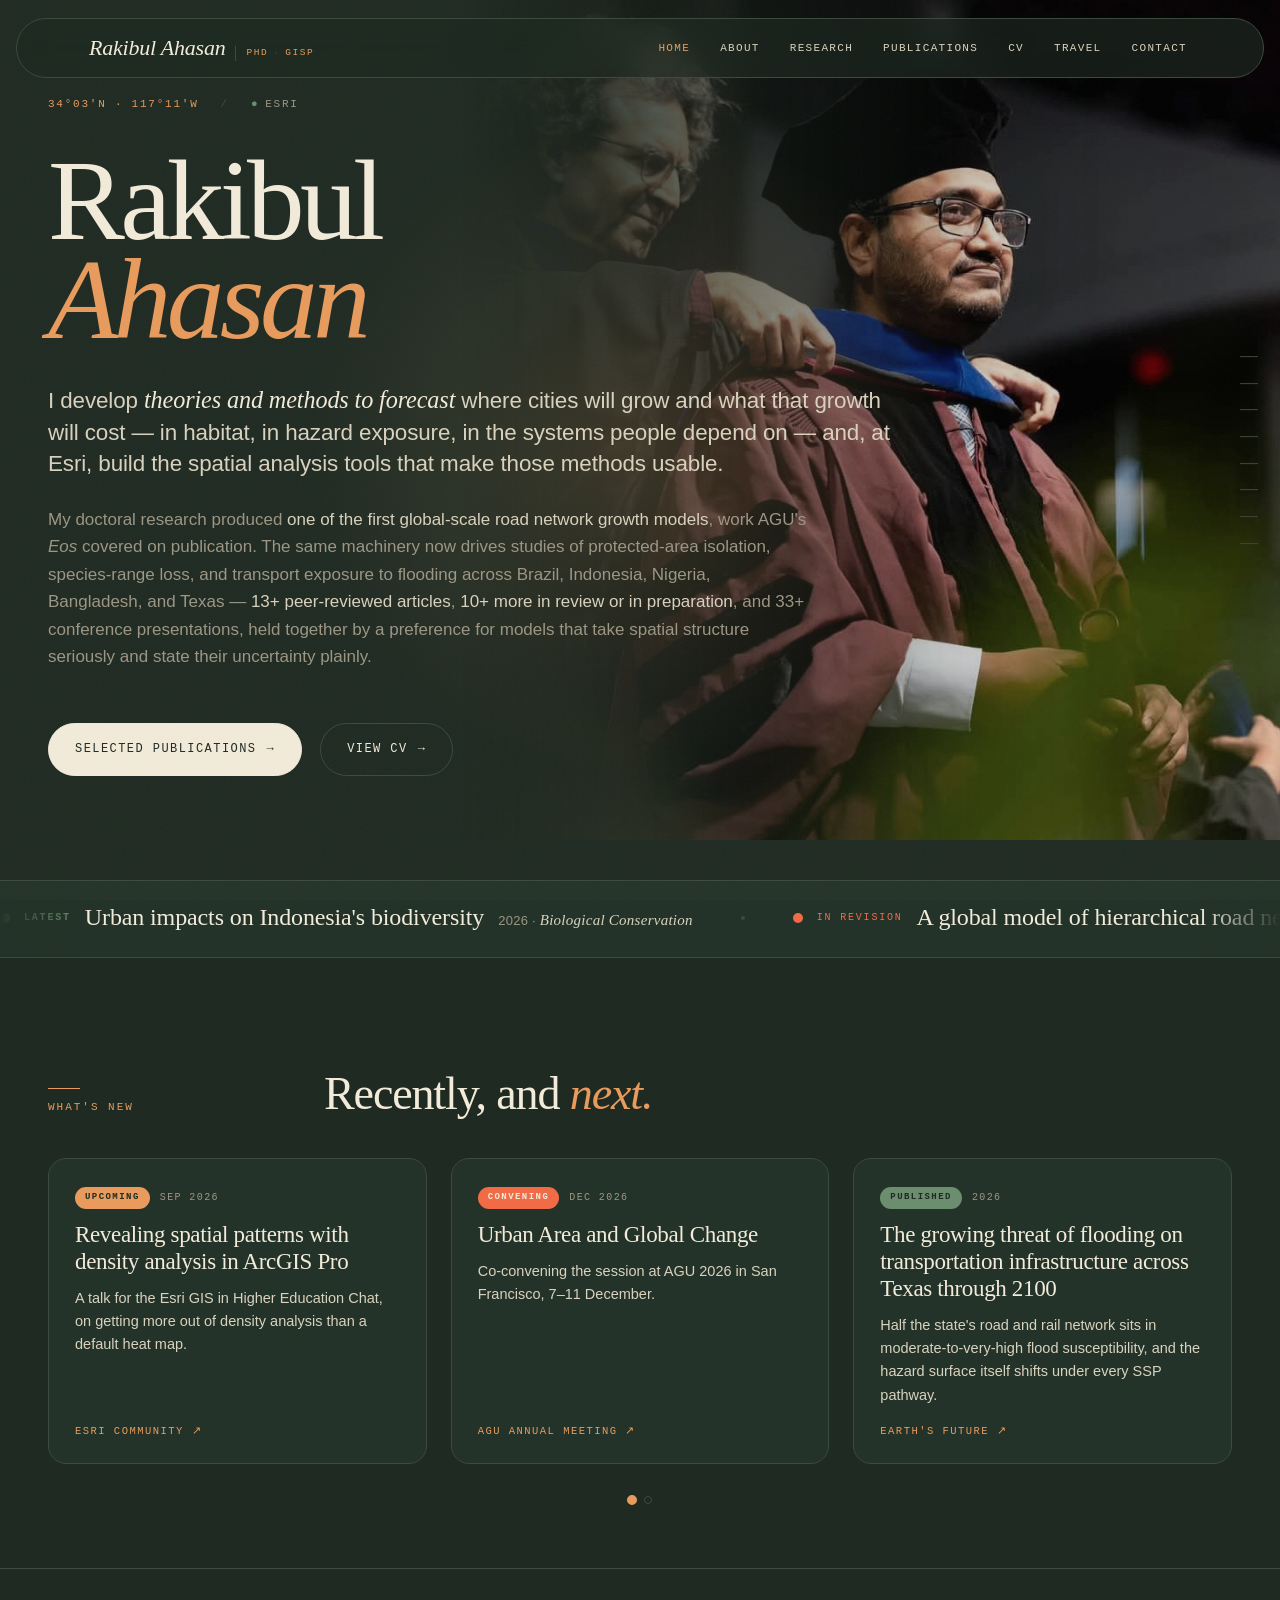
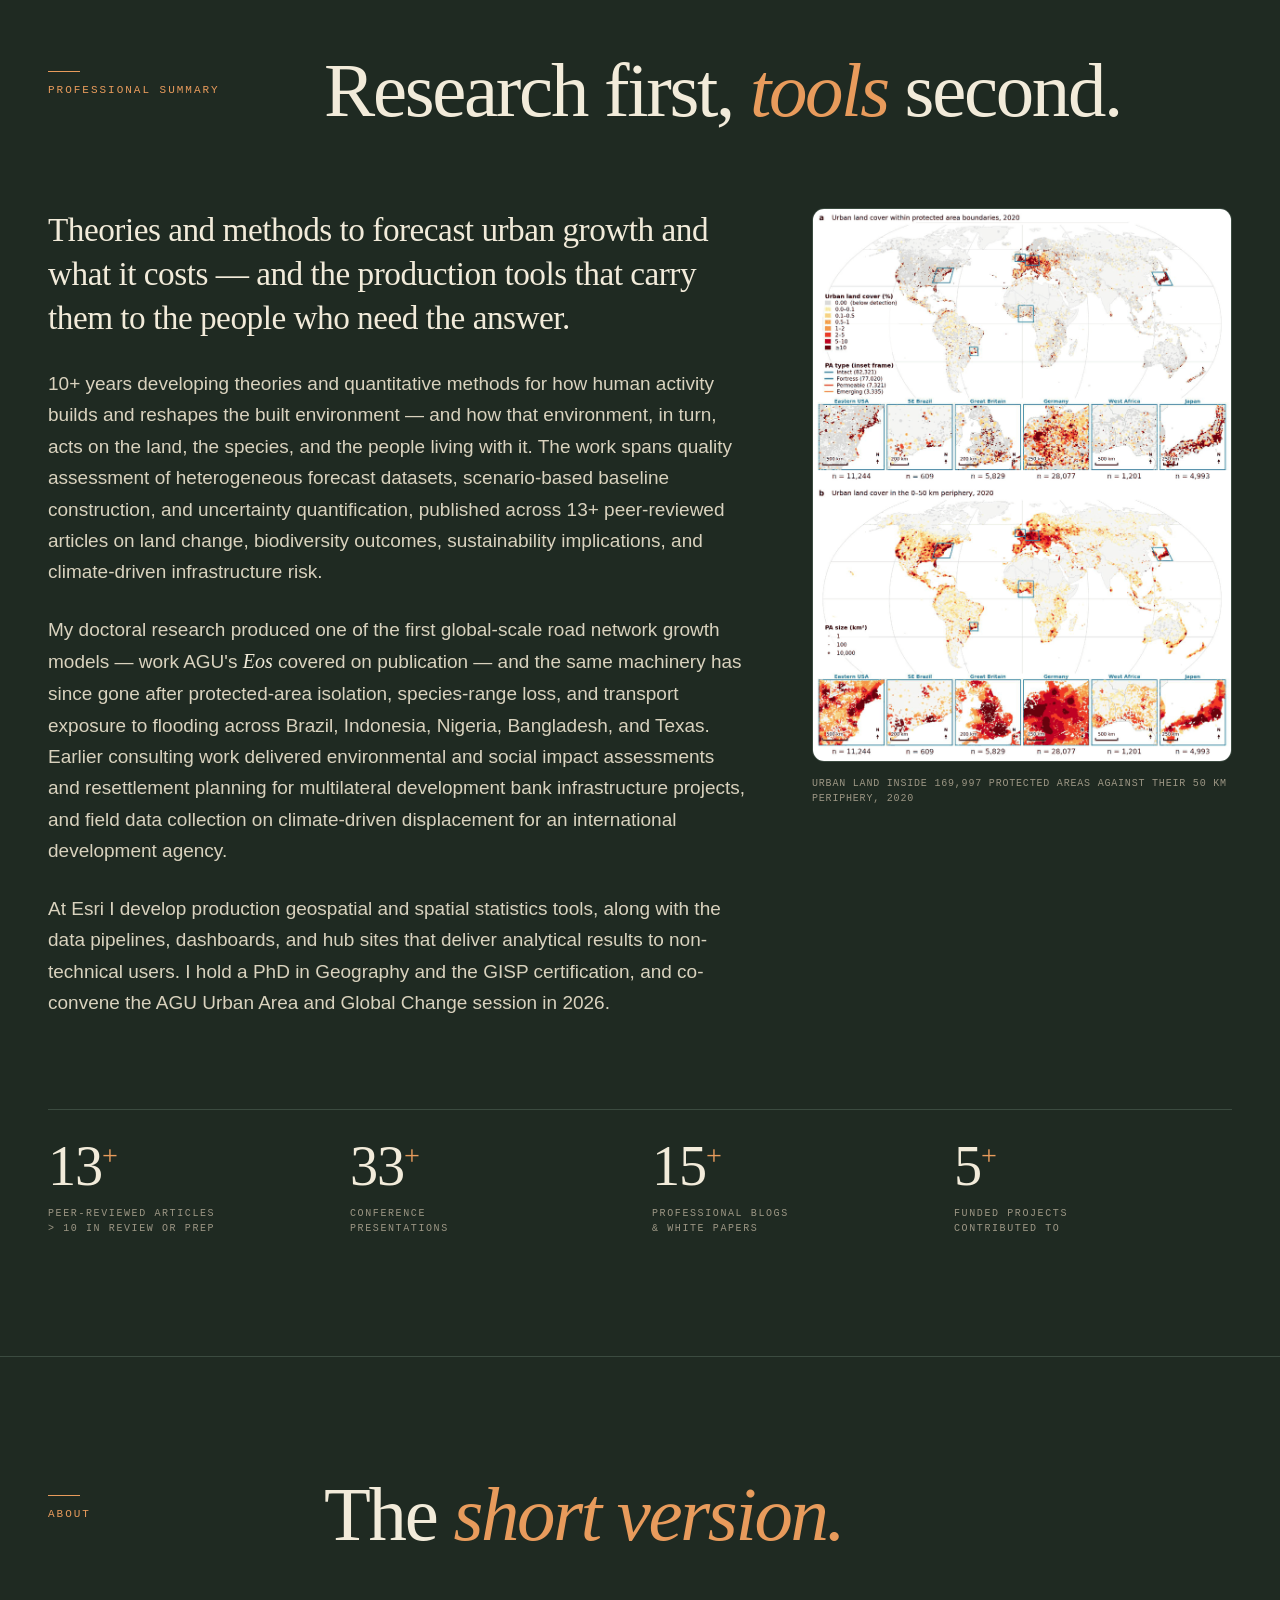
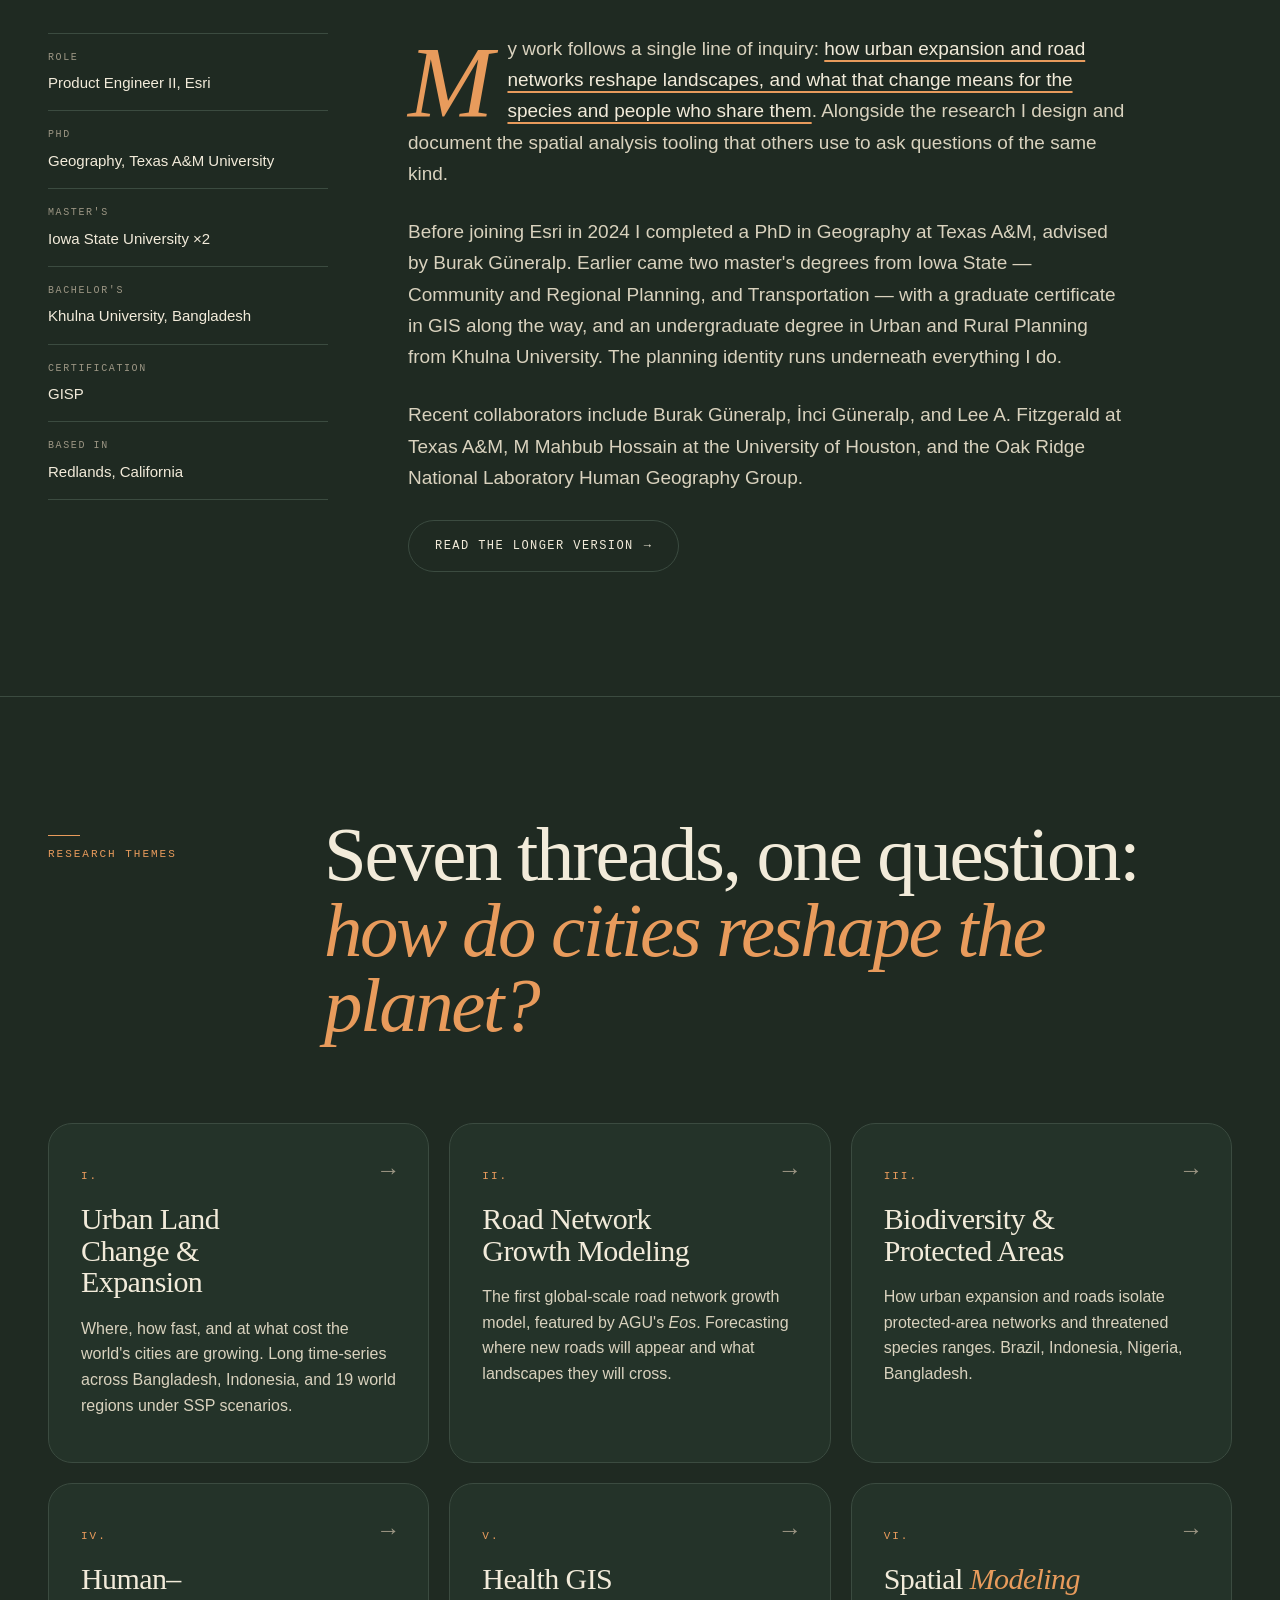
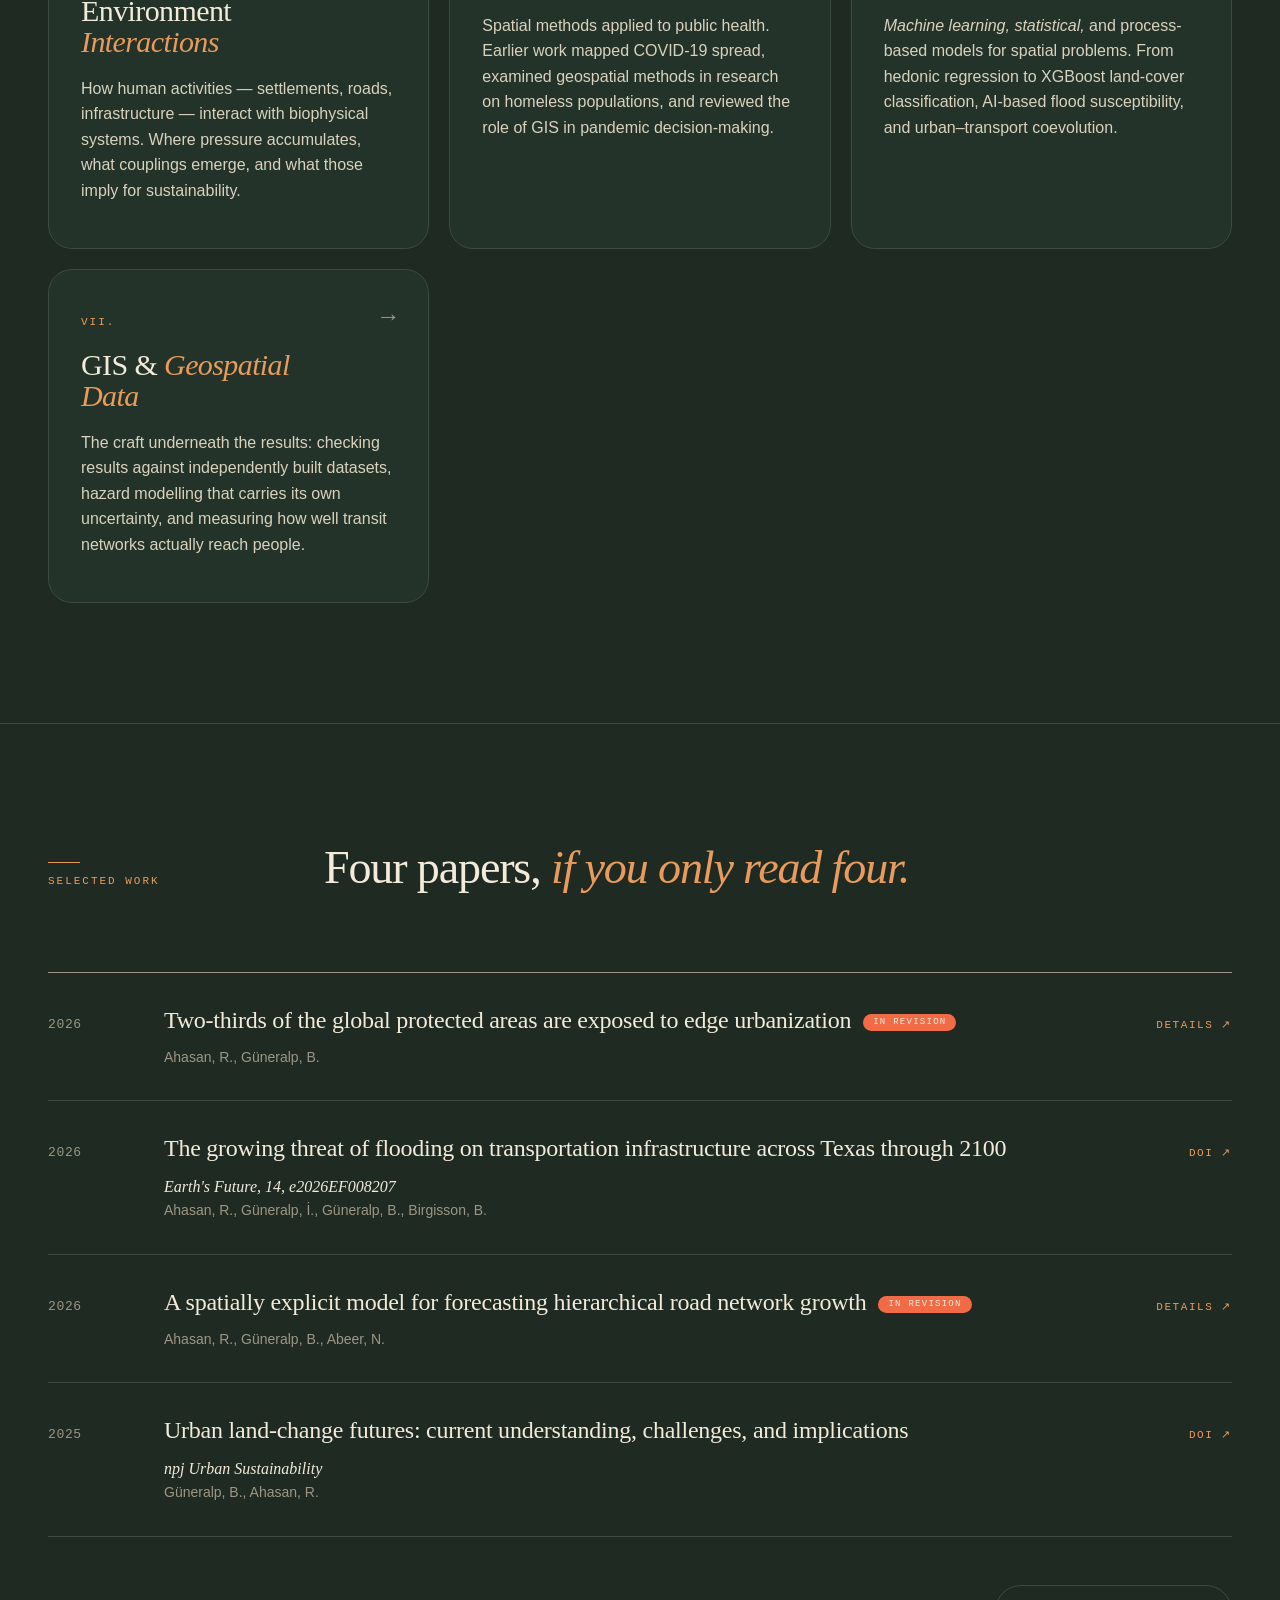
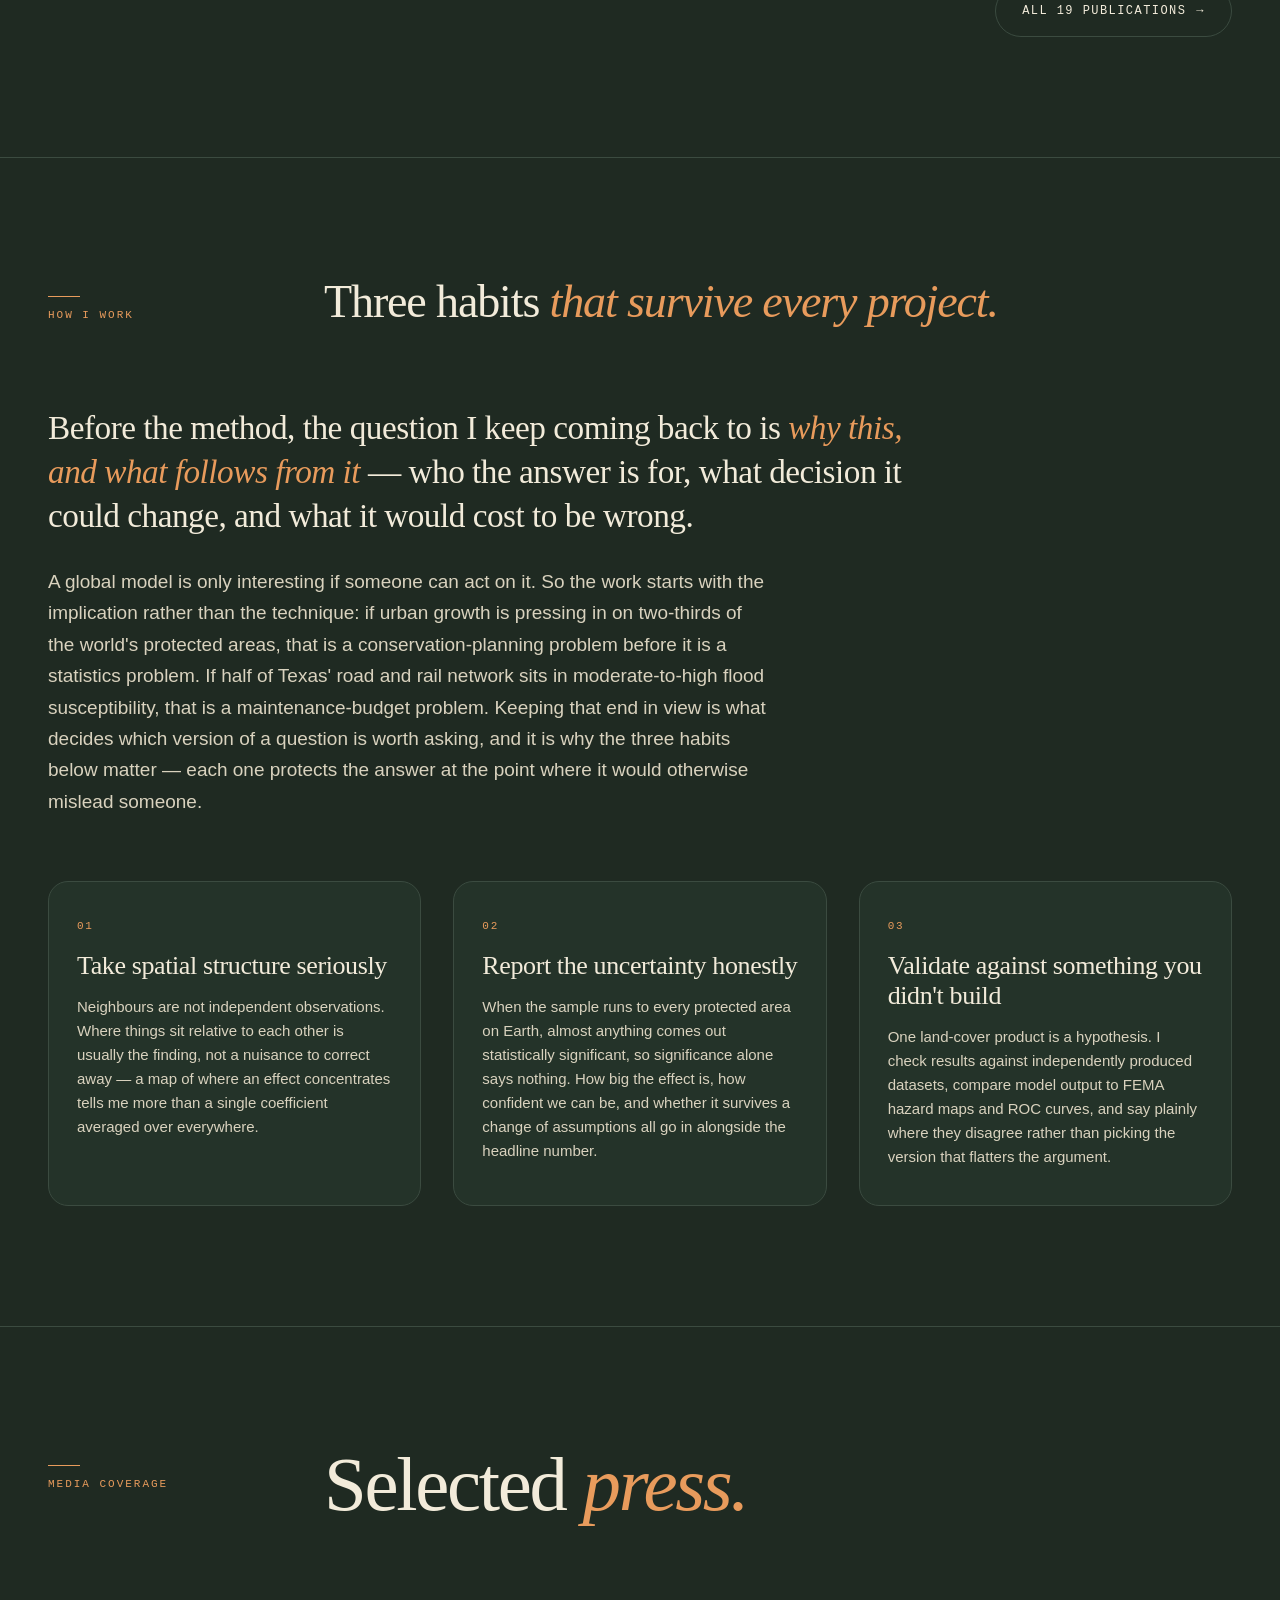
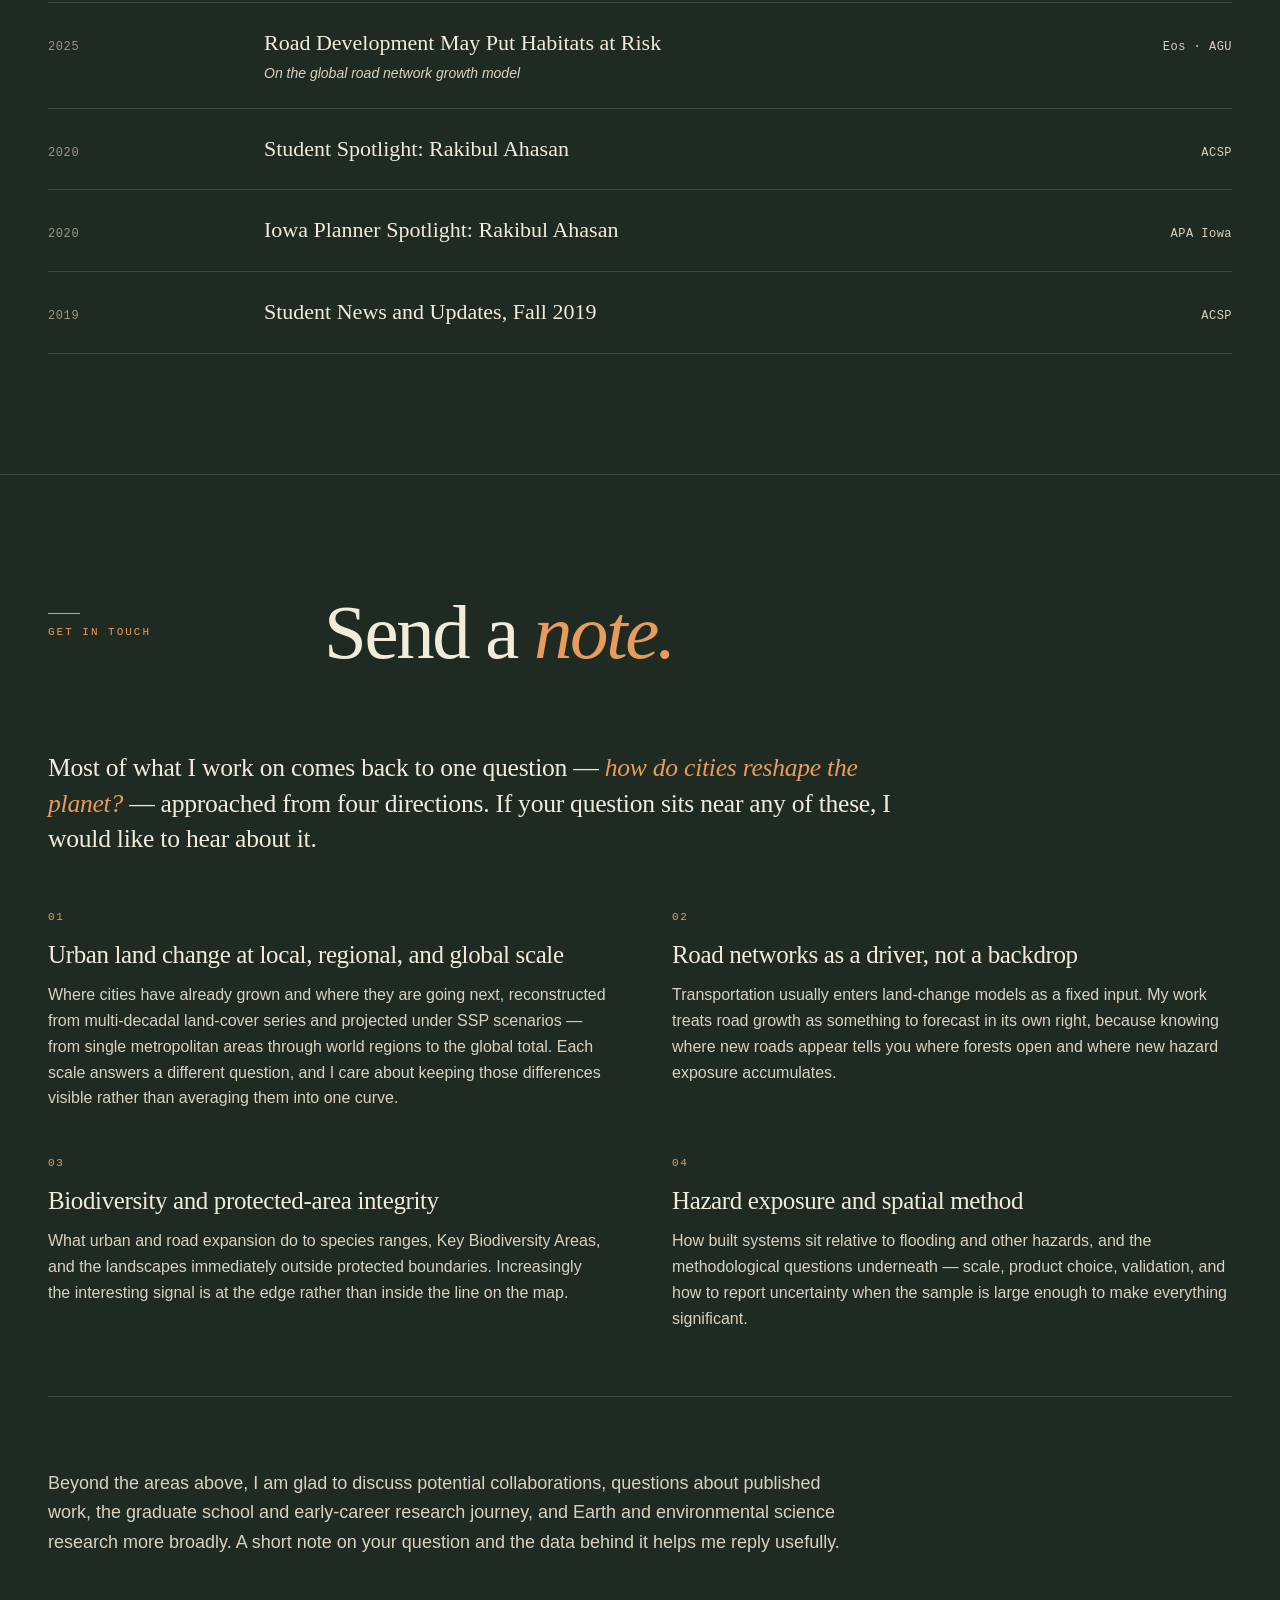
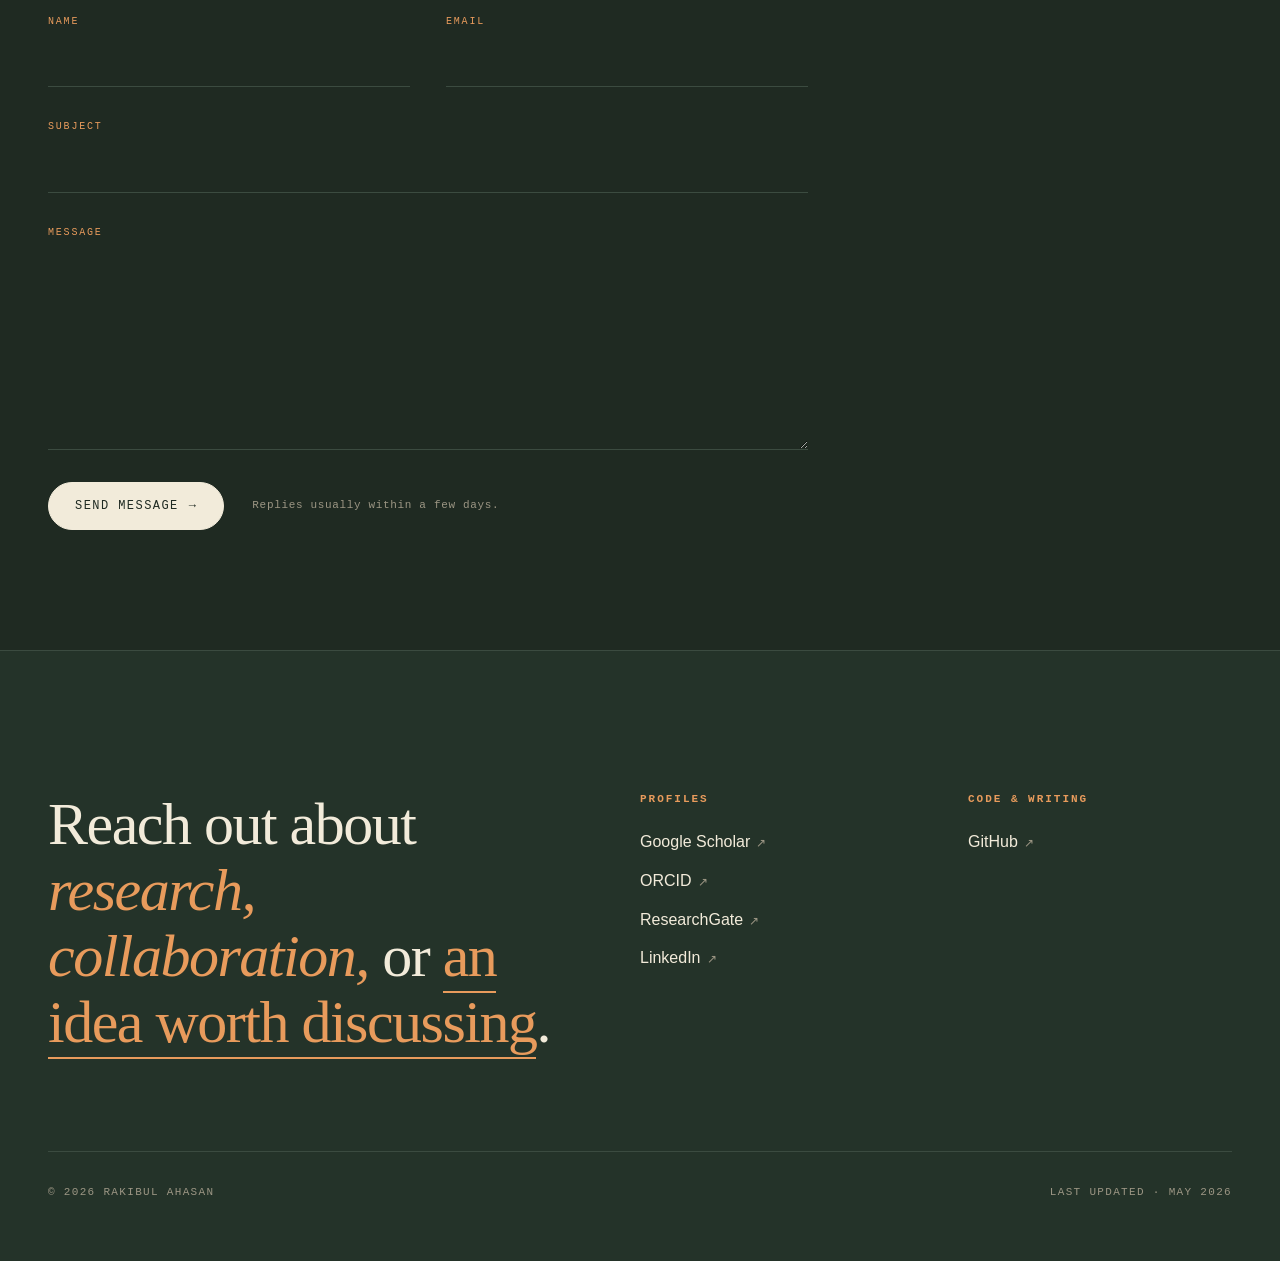
==== index.html @ 315a5a6c "update themes" ====
<!DOCTYPE html>
<html lang="en">
<head>
  <meta charset="UTF-8" />
  <meta name="viewport" content="width=device-width, initial-scale=1" />
  <title>Rakibul Ahasan, PhD — Geographer & Spatial Scientist</title>
  <meta name="description" content="Geographer working on urban land change, road network modeling, biodiversity, human–environment interactions, health GIS, and spatial modeling." />
  <link rel="canonical" href="https://www.rakibulahasan.com/" />

  <!-- Open Graph (Facebook, LinkedIn, Slack, WhatsApp) -->
  <meta property="og:type" content="website" />
  <meta property="og:site_name" content="Rakibul Ahasan" />
  <meta property="og:locale" content="en_US" />
  <meta property="og:url" content="https://www.rakibulahasan.com/" />
  <meta property="og:title" content="Rakibul Ahasan, PhD — Geographer & Spatial Scientist" />
  <meta property="og:description" content="Geographer working on urban land change, road network modeling, biodiversity, human–environment interactions, health GIS, and spatial modeling." />
  <meta property="og:image" content="https://www.rakibulahasan.com/assets/share-card.jpg" />
  <meta property="og:image:secure_url" content="https://www.rakibulahasan.com/assets/share-card.jpg" />
  <meta property="og:image:type" content="image/jpeg" />
  <meta property="og:image:width" content="1200" />
  <meta property="og:image:height" content="630" />
  <meta property="og:image:alt" content="Rakibul Ahasan — geographer, spatial analysis and data science" />

  <!-- X / Twitter -->
  <meta name="twitter:card" content="summary_large_image" />
  <meta name="twitter:title" content="Rakibul Ahasan, PhD — Geographer & Spatial Scientist" />
  <meta name="twitter:description" content="Geographer working on urban land change, road network modeling, biodiversity, human–environment interactions, health GIS, and spatial modeling." />
  <meta name="twitter:image" content="https://www.rakibulahasan.com/assets/share-card.jpg" />
  <meta name="twitter:image:alt" content="Rakibul Ahasan — geographer, spatial analysis and data science" />

  <link rel="icon" type="image/svg+xml" href="favicon.svg" />
  <link rel="alternate icon" href="favicon.svg" />
  <link rel="preconnect" href="https://fonts.googleapis.com" />
  <link rel="preconnect" href="https://fonts.gstatic.com" crossorigin />
  <link href="https://fonts.googleapis.com/css2?family=Bricolage+Grotesque:opsz,wght@12..96,200..800&family=Instrument+Serif:ital@0;1&family=JetBrains+Mono:wght@400;500&display=swap" rel="stylesheet" />
  <meta http-equiv="Content-Security-Policy" content="default-src 'self'; script-src 'self' https://cloud.umami.is; style-src 'self' https://fonts.googleapis.com; font-src 'self' https://fonts.gstatic.com; img-src 'self' data:; connect-src 'self' https://formspree.io https://cloud.umami.is https://api-gateway.umami.dev; form-action https://formspree.io; base-uri 'self'; object-src 'none'; frame-src 'none'" />
  <meta name="referrer" content="strict-origin-when-cross-origin" />
  <link rel="stylesheet" href="styles.css?v=20260824s" />
  <!-- Umami: cookieless analytics, no consent banner required -->
  <script defer src="https://cloud.umami.is/script.js" data-website-id="e248c6ed-f16d-45dd-a9fe-fede9e4f2961"></script>
</head>
<body>


<div class="orb" aria-hidden="true"></div>

<script src="orb.js?v=20260824s"></script>

<header class="site">
  <div class="container header-row">
    <a href="index.html" class="brand">Rakibul Ahasan<span class="cred">PhD<span class="sep">·</span>GISP</span></a>
    <button class="nav-toggle" type="button" aria-label="Open menu" aria-expanded="false" aria-controls="primary-nav"><span></span><span></span><span></span></button>
    <nav class="primary" id="primary-nav" aria-label="Primary">
      <a href="index.html" class="active">Home</a>
      <a href="about.html">About</a>
      <a href="research.html">Research</a>
      <a href="publications.html">Publications</a>
      <a href="cv.html">CV</a>
      <a href="travel.html">Travel</a>
      <a href="contact.html">Contact</a>
    </nav>
  </div>
</header>


<nav class="section-nav" aria-label="Page sections">
    <a href="#whats-new" data-target="whats-new"><span class="label">What&#39;s new</span><span class="tick" aria-hidden="true"></span></a>
    <a href="#summary" data-target="summary"><span class="label">Summary</span><span class="tick" aria-hidden="true"></span></a>
    <a href="#about" data-target="about"><span class="label">About</span><span class="tick" aria-hidden="true"></span></a>
    <a href="#research" data-target="research"><span class="label">Research</span><span class="tick" aria-hidden="true"></span></a>
    <a href="#selected" data-target="selected"><span class="label">Selected work</span><span class="tick" aria-hidden="true"></span></a>
    <a href="#approach" data-target="approach"><span class="label">How I work</span><span class="tick" aria-hidden="true"></span></a>
    <a href="#press" data-target="press"><span class="label">Press</span><span class="tick" aria-hidden="true"></span></a>
    <a href="#reach-out" data-target="reach-out"><span class="label">Contact</span><span class="tick" aria-hidden="true"></span></a>
</nav>

<section class="hero">
  <div class="hero-photo" aria-hidden="true"></div>
  <div class="container">
    <div class="hero-meta rise d1">
      <span class="coord">34°03′N · 117°11′W</span>
      <span class="sep">/</span>
      <span class="live">Esri</span>
    </div>

    <h1 class="hero-name rise d2">
      Rakibul<br />
      <em>Ahasan</em>
    </h1>

    <p class="hero-sub rise d3">
      I develop <em>theories and methods to forecast</em> where cities will grow and what that
      growth will cost &mdash; in habitat, in hazard exposure, in the systems people depend on
      &mdash; and, at Esri, build the spatial analysis tools that make those methods usable.
    </p>

    <p class="hero-detail rise d3">
      My doctoral research produced <strong>one of the first global-scale road network growth models</strong>,
      work AGU&#39;s <em>Eos</em> covered on publication. The same machinery now drives studies of
      protected-area isolation, species-range loss, and transport exposure to flooding across
      Brazil, Indonesia, Nigeria, Bangladesh, and Texas &mdash; <strong>13+ peer-reviewed articles</strong>,
      <strong>10+ more in review or in preparation</strong>, and 33+ conference presentations,
      held together by a preference for models that take spatial structure seriously and state their
      uncertainty plainly.
    </p>

    <div class="hero-cta rise d4">
      <a href="publications.html" class="btn">
        Selected Publications
        <span class="arrow">→</span>
      </a>
      <a href="cv.html" class="btn ghost">
        View CV
        <span class="arrow">→</span>
      </a>
    </div>
  </div>
</section>

<!-- Latest publications strip -->
<div class="marquee" aria-label="Latest publications">
  <div class="marquee-track">

    <a href="https://doi.org/10.1016/j.biocon.2026.111731" target="_blank" rel="noopener noreferrer" class="latest biodiv">
      <span class="dot"></span>
      <span class="latest-tag is-live">Latest</span>
      <span class="latest-title">Urban impacts on Indonesia's biodiversity</span>
      <span class="latest-meta">2026 · <em>Biological Conservation</em></span>
    </a>
    <span class="pip"></span>

    <a href="publications.html" class="latest roads">
      <span class="dot"></span>
      <span class="latest-tag">In Revision</span>
      <span class="latest-title">A global model of hierarchical road network growth</span>
      <span class="latest-meta">2026</span>
    </a>
    <span class="pip"></span>

    <a href="https://doi.org/10.1029/2026EF008207" target="_blank" rel="noopener noreferrer" class="latest environment">
      <span class="dot"></span>
      <span class="latest-tag is-live">Latest</span>
      <span class="latest-title">Texas transport infrastructure under flood risk</span>
      <span class="latest-meta">2026 · <em>Earth's Future</em></span>
    </a>
    <span class="pip"></span>

    <!-- duplicate set for seamless loop -->
    <a href="https://doi.org/10.1016/j.biocon.2026.111731" target="_blank" rel="noopener noreferrer" class="latest biodiv">
      <span class="dot"></span>
      <span class="latest-tag is-live">Latest</span>
      <span class="latest-title">Urban impacts on Indonesia's biodiversity</span>
      <span class="latest-meta">2026 · <em>Biological Conservation</em></span>
    </a>
    <span class="pip"></span>

    <a href="publications.html" class="latest roads">
      <span class="dot"></span>
      <span class="latest-tag">In Revision</span>
      <span class="latest-title">A global model of hierarchical road network growth</span>
      <span class="latest-meta">2026</span>
    </a>
    <span class="pip"></span>

    <a href="https://doi.org/10.1029/2026EF008207" target="_blank" rel="noopener noreferrer" class="latest environment">
      <span class="dot"></span>
      <span class="latest-tag is-live">Latest</span>
      <span class="latest-title">Texas transport infrastructure under flood risk</span>
      <span class="latest-meta">2026 · <em>Earth's Future</em></span>
    </a>
    <span class="pip"></span>

  </div>
</div>


<!-- What's new -->
<section class="s is-tight" id="whats-new">
  <div class="container">
    <div class="section-head">
      <div class="section-label">What&#39;s new</div>
      <h2 class="section-title is-long">Recently, and <em>next.</em></h2>
    </div>

    <div class="news-grid" data-news>

      <a class="news-card" href="https://community.esri.com/en/discussion/1717070/september-2026-revealing-spatial-patterns-with-density-analysis-in-arcgis-pro" target="_blank" rel="noopener noreferrer">
        <span class="news-meta"><span class="news-tag is-upcoming">Upcoming</span><span class="news-date">Sep 2026</span></span>
        <h3>Revealing spatial patterns with density analysis in ArcGIS Pro</h3>
        <p>A talk for the Esri GIS in Higher Education Chat, on getting more out of density analysis than a default heat map.</p>
        <span class="news-cta">Esri Community <span class="arrow">&#8599;</span></span>
      </a>

      <a class="news-card" href="https://www.agu.org/annual-meeting" target="_blank" rel="noopener noreferrer">
        <span class="news-meta"><span class="news-tag is-convening">Convening</span><span class="news-date">Dec 2026</span></span>
        <h3>Urban Area and Global Change</h3>
        <p>Co-convening the session at AGU 2026 in San Francisco, 7&ndash;11 December.</p>
        <span class="news-cta">AGU Annual Meeting <span class="arrow">&#8599;</span></span>
      </a>

      <a class="news-card" href="https://doi.org/10.1029/2026EF008207" target="_blank" rel="noopener noreferrer">
        <span class="news-meta"><span class="news-tag is-published">Published</span><span class="news-date">2026</span></span>
        <h3>The growing threat of flooding on transportation infrastructure across Texas through 2100</h3>
        <p>Half the state&#39;s road and rail network sits in moderate-to-very-high flood susceptibility, and the hazard surface itself shifts under every SSP pathway.</p>
        <span class="news-cta">Earth&#39;s Future <span class="arrow">&#8599;</span></span>
      </a>

      <a class="news-card" href="https://doi.org/10.21203/rs.3.rs-9323492/v1" target="_blank" rel="noopener noreferrer">
        <span class="news-meta"><span class="news-tag is-preprint">Preprint</span><span class="news-date">2026</span></span>
        <h3>Two-thirds of the global protected areas are exposed to edge urbanization</h3>
        <p>Urban land inside and around 169,997 protected areas, 1992 to 2020. The signal turns out to be at the edge rather than inside the boundary.</p>
        <span class="news-cta">Read the preprint <span class="arrow">&#8599;</span></span>
      </a>

      <a class="news-card" href="https://doi.org/10.1016/j.biocon.2026.111731" target="_blank" rel="noopener noreferrer">
        <span class="news-meta"><span class="news-tag is-published">Published</span><span class="news-date">2026</span></span>
        <h3>Urban expansion and its impact on species ranges and Key Biodiversity Areas in Indonesia</h3>
        <p>What urban growth has cost habitat across Indonesia&#39;s 410 Key Biodiversity Areas, with Anushna Chaudhuri and Burak G&uuml;neralp.</p>
        <span class="news-cta">Biological Conservation <span class="arrow">&#8599;</span></span>
      </a>

      <a class="news-card" href="https://doi.org/10.1038/s42949-025-00308-7" target="_blank" rel="noopener noreferrer">
        <span class="news-meta"><span class="news-tag is-published">Published</span><span class="news-date">2025</span></span>
        <h3>Urban land-change futures: current understanding, challenges, and implications</h3>
        <p>A review of where urban land-change forecasting actually stands &mdash; 322 case study sites, and what the field still cannot answer.</p>
        <span class="news-cta">npj Urban Sustainability <span class="arrow">&#8599;</span></span>
      </a>

    </div>
  </div>
</section>

<!-- Professional summary -->
<section class="s" id="summary">
  <div class="container">
    <div class="section-head">
      <div class="section-label">Professional summary</div>
      <h2 class="section-title">Research first, <em>tools</em> second.</h2>
    </div>

        <div class="summary-grid">
      <div>
    <p class="summary-lead">Theories and methods to forecast urban growth and what it costs &mdash; and the production tools that carry them to the people who need the answer.</p>

        <div class="prose">
          <p>10+ years developing theories and quantitative methods for how human activity builds and reshapes the built environment &mdash; and how that environment, in turn, acts on the land, the species, and the people living with it. The work spans quality assessment of heterogeneous forecast datasets, scenario-based baseline construction, and uncertainty quantification, published across 13+ peer-reviewed articles on land change, biodiversity outcomes, sustainability implications, and climate-driven infrastructure risk.</p>
          <p>My doctoral research produced one of the first global-scale road network growth models &mdash; work AGU&#39;s <em>Eos</em> covered on publication &mdash; and the same machinery has since gone after protected-area isolation, species-range loss, and transport exposure to flooding across Brazil, Indonesia, Nigeria, Bangladesh, and Texas. Earlier consulting work delivered environmental and social impact assessments and resettlement planning for multilateral development bank infrastructure projects, and field data collection on climate-driven displacement for an international development agency.</p>
          <p>At Esri I develop production geospatial and spatial statistics tools, along with the data pipelines, dashboards, and hub sites that deliver analytical results to non-technical users. I hold a PhD in Geography and the GISP certification, and co-convene the AGU Urban Area and Global Change session in 2026.</p>
        </div>
      </div>

      <figure class="summary-figure">
        <img src="assets/research/pa-global-home.png"
             alt="Two world maps showing urban land cover within protected area boundaries and within their 50 km periphery in 2020, with regional insets"
             loading="lazy" />
        <figcaption>Urban land inside 169,997 protected areas against their 50&nbsp;km periphery, 2020</figcaption>
      </figure>
    </div>

    <div class="stat-row">
      <div class="stat">
        <div class="stat-num">13<span class="unit">+</span></div>
        <div class="stat-label">Peer-reviewed articles<br />&gt; 10 in review or prep</div>
      </div>
      <div class="stat">
        <div class="stat-num">33<span class="unit">+</span></div>
        <div class="stat-label">Conference<br />presentations</div>
      </div>
      <div class="stat">
        <div class="stat-num">15<span class="unit">+</span></div>
        <div class="stat-label">Professional blogs<br />&amp; white papers</div>
      </div>
      <div class="stat">
        <div class="stat-num">5<span class="unit">+</span></div>
        <div class="stat-label">Funded projects<br />contributed to</div>
      </div>
    </div>
  </div>
</section>

<!-- About -->
<section class="s" id="about">
  <div class="container">
    <div class="section-head">
      <div class="section-label">About</div>
      <h2 class="section-title">The <em>short version.</em></h2>
    </div>

    <div class="about-grid">
      <aside class="about-meta">
        <dl>
          <div class="row"><dt>Role</dt><dd>Product Engineer II, Esri</dd></div>
          <div class="row"><dt>PhD</dt><dd>Geography, Texas A&amp;M University</dd></div>
          <div class="row"><dt>Master&#39;s</dt><dd>Iowa State University &times;2</dd></div>
          <div class="row"><dt>Bachelor&#39;s</dt><dd>Khulna University, Bangladesh</dd></div>
          <div class="row"><dt>Certification</dt><dd>GISP</dd></div>
          <div class="row"><dt>Based in</dt><dd>Redlands, California</dd></div>
        </dl>
      </aside>

      <div class="prose">
        <p class="dropcap">My work follows a single line of inquiry: <span class="mark">how urban expansion and road networks reshape landscapes, and what that change means for the species and people who share them</span>. Alongside the research I design and document the spatial analysis tooling that others use to ask questions of the same kind.</p>
        <p>Before joining Esri in 2024 I completed a PhD in Geography at Texas A&amp;M, advised by Burak G&uuml;neralp. Earlier came two master&#39;s degrees from Iowa State — Community and Regional Planning, and Transportation — with a graduate certificate in GIS along the way, and an undergraduate degree in Urban and Rural Planning from Khulna University. The planning identity runs underneath everything I do.</p>
        <p>Recent collaborators include Burak G&uuml;neralp, &#304;nci G&uuml;neralp, and Lee A. Fitzgerald at Texas A&amp;M, M Mahbub Hossain at the University of Houston, and the Oak Ridge National Laboratory Human Geography Group.</p>
        <div class="prose-cta"><a href="about.html" class="btn ghost">Read the longer version <span class="arrow">&rarr;</span></a></div>
      </div>
    </div>
  </div>
</section>

<!-- Quick research preview on home -->
<section class="s" id="research">
  <div class="container">
    <div class="section-head">
      <div class="section-label">Research themes</div>
      <h2 class="section-title">Seven threads, one question: <em>how do cities reshape the planet?</em></h2>
    </div>

    <div class="research-grid">
      <a href="research.html#urban" class="research-card">
        <div class="num">I.</div>
        <h3>Urban Land Change &amp; Expansion</h3>
        <p>Where, how fast, and at what cost the world's cities are growing. Long time-series across Bangladesh, Indonesia, and 19 world regions under SSP scenarios.</p>
      </a>
      <a href="research.html#roads" class="research-card">
        <div class="num">II.</div>
        <h3>Road Network Growth Modeling</h3>
        <p>The first global-scale road network growth model, featured by AGU's <em>Eos</em>. Forecasting where new roads will appear and what landscapes they will cross.</p>
      </a>
      <a href="research.html#biodiversity" class="research-card">
        <div class="num">III.</div>
        <h3>Biodiversity &amp; Protected Areas</h3>
        <p>How urban expansion and roads isolate protected-area networks and threatened species ranges. Brazil, Indonesia, Nigeria, Bangladesh.</p>
      </a>
      <a href="research.html#environment" class="research-card">
        <div class="num">IV.</div>
        <h3>Human–Environment <em>Interactions</em></h3>
        <p>How human activities — settlements, roads, infrastructure — interact with biophysical systems. Where pressure accumulates, what couplings emerge, and what those imply for sustainability.</p>
      </a>
      <a href="research.html#health" class="research-card">
        <div class="num">V.</div>
        <h3>Health GIS</h3>
        <p>Spatial methods applied to public health. Earlier work mapped COVID-19 spread, examined geospatial methods in research on homeless populations, and reviewed the role of GIS in pandemic decision-making.</p>
      </a>
      <a href="research.html#modeling" class="research-card">
        <div class="num">VI.</div>
        <h3>Spatial <em>Modeling</em></h3>
        <p><em>Machine learning, statistical,</em> and process-based models for spatial problems. From hedonic regression to XGBoost land-cover classification, AI-based flood susceptibility, and urban–transport coevolution.</p>
      </a>
      <a href="research.html#gis" class="research-card">
        <div class="num">VII.</div>
        <h3>GIS &amp; <em>Geospatial Data</em></h3>
        <p>The craft underneath the results: checking results against independently built datasets, hazard modelling that carries its own uncertainty, and measuring how well transit networks actually reach people.</p>
      </a>
    </div>
  </div>
</section>


<!-- Selected publications -->
<section class="s" id="selected">
  <div class="container">
    <div class="section-head">
      <div class="section-label">Selected work</div>
      <h2 class="section-title is-long">Four papers, <em>if you only read four.</em></h2>
    </div>

    <div class="pub-list">
      <article class="pub-item">
        <div class="pub-year">2026</div>
        <div>
          <div class="pub-title">Two-thirds of the global protected areas are exposed to edge urbanization<span class="pub-status review">In Revision</span></div>
          <div class="pub-meta">
            <span class="authors">Ahasan, R., G&uuml;neralp, B.</span>
          </div>
        </div>
        <a href="publications.html" class="pub-link">Details &#8599;</a>
      </article>

      <article class="pub-item">
        <div class="pub-year">2026</div>
        <div>
          <div class="pub-title">The growing threat of flooding on transportation infrastructure across Texas through 2100</div>
          <div class="pub-meta">
            <span class="journal">Earth&#39;s Future, 14, e2026EF008207</span><br />
            <span class="authors">Ahasan, R., G&uuml;neralp, &#304;., G&uuml;neralp, B., Birgisson, B.</span>
          </div>
        </div>
        <a href="https://doi.org/10.1029/2026EF008207" class="pub-link" target="_blank" rel="noopener noreferrer">DOI &#8599;</a>
      </article>

      <article class="pub-item">
        <div class="pub-year">2026</div>
        <div>
          <div class="pub-title">A spatially explicit model for forecasting hierarchical road network growth<span class="pub-status review">In Revision</span></div>
          <div class="pub-meta">
            <span class="authors">Ahasan, R., G&uuml;neralp, B., Abeer, N.</span>
          </div>
        </div>
        <a href="publications.html" class="pub-link">Details &#8599;</a>
      </article>

      <article class="pub-item">
        <div class="pub-year">2025</div>
        <div>
          <div class="pub-title">Urban land-change futures: current understanding, challenges, and implications</div>
          <div class="pub-meta">
            <span class="journal">npj Urban Sustainability</span><br />
            <span class="authors">G&uuml;neralp, B., Ahasan, R.</span>
          </div>
        </div>
        <a href="https://doi.org/10.1038/s42949-025-00308-7" class="pub-link" target="_blank" rel="noopener noreferrer">DOI &#8599;</a>
      </article>
    </div>

    <div class="u-mt-48 u-right">
      <a href="publications.html" class="btn ghost">All 19 publications <span class="arrow">&rarr;</span></a>
    </div>
  </div>
</section>

<!-- How I work -->
<section class="s" id="approach">
  <div class="container">
    <div class="section-head">
      <div class="section-label">How I work</div>
      <h2 class="section-title is-long">Three habits <em>that survive every project.</em></h2>
    </div>

    <p class="summary-lead">Before the method, the question I keep coming back to is <em>why this, and what follows from it</em> &mdash; who the answer is for, what decision it could change, and what it would cost to be wrong.</p>

    <div class="prose u-mb-64">
      <p>A global model is only interesting if someone can act on it. So the work starts with the implication rather than the technique: if urban growth is pressing in on two-thirds of the world&#39;s protected areas, that is a conservation-planning problem before it is a statistics problem. If half of Texas&#39; road and rail network sits in moderate-to-high flood susceptibility, that is a maintenance-budget problem. Keeping that end in view is what decides which version of a question is worth asking, and it is why the three habits below matter &mdash; each one protects the answer at the point where it would otherwise mislead someone.</p>
    </div>

    <div class="tools-grid">
      <div class="tool-card">
        <div class="tool-num">01</div>
        <h4>Take spatial structure seriously</h4>
        <p>Neighbours are not independent observations. Where things sit relative to each other is usually the finding, not a nuisance to correct away — a map of where an effect concentrates tells me more than a single coefficient averaged over everywhere.</p>
      </div>
      <div class="tool-card">
        <div class="tool-num">02</div>
        <h4>Report the uncertainty honestly</h4>
        <p>When the sample runs to every protected area on Earth, almost anything comes out statistically significant, so significance alone says nothing. How big the effect is, how confident we can be, and whether it survives a change of assumptions all go in alongside the headline number.</p>
      </div>
      <div class="tool-card">
        <div class="tool-num">03</div>
        <h4>Validate against something you didn&#39;t build</h4>
        <p>One land-cover product is a hypothesis. I check results against independently produced datasets, compare model output to FEMA hazard maps and ROC curves, and say plainly where they disagree rather than picking the version that flatters the argument.</p>
      </div>
    </div>
  </div>
</section>

<!-- Media coverage -->
<section class="s" id="press">
  <div class="container">
    <div class="section-head">
      <div class="section-label">Media coverage</div>
      <h2 class="section-title">Selected <em>press.</em></h2>
    </div>

    <div class="service-list">
      <a href="https://eos.org/articles/road-development-may-put-habitats-at-risk" target="_blank" rel="noopener noreferrer" class="service-item">
        <div class="service-when">2025</div>
        <div class="service-what">
          Road Development May Put Habitats at Risk
          <span class="role">On the global road network growth model</span>
        </div>
        <div class="service-where">Eos · AGU</div>
      </a>

      <a href="https://www.acsp.org/page/SSRakibulAhasan" target="_blank" rel="noopener noreferrer" class="service-item">
        <div class="service-when">2020</div>
        <div class="service-what">
          Student Spotlight: Rakibul Ahasan
        </div>
        <div class="service-where">ACSP</div>
      </a>

      <div class="service-item">
        <div class="service-when">2020</div>
        <div class="service-what">
          Iowa Planner Spotlight: Rakibul Ahasan
        </div>
        <div class="service-where">APA Iowa</div>
      </div>

      <div class="service-item">
        <div class="service-when">2019</div>
        <div class="service-what">
          Student News and Updates, Fall 2019
        </div>
        <div class="service-where">ACSP</div>
      </div>
    </div>
  </div>
</section>

<!-- Contact form -->
<section class="s" id="reach-out">
  <div class="container">
    <div class="section-head">
      <div class="section-label">Get in touch</div>
      <h2 class="section-title">Send a <em>note.</em></h2>
    </div>

    <p class="interest-lead">Most of what I work on comes back to one question &mdash; <em>how do cities reshape the planet?</em> &mdash; approached from four directions. If your question sits near any of these, I would like to hear about it.</p>

    <div class="interest-grid">
      <div class="interest">
        <div class="interest-num">01</div>
        <h4>Urban land change at local, regional, and global scale</h4>
        <p>Where cities have already grown and where they are going next, reconstructed from multi-decadal land-cover series and projected under SSP scenarios &mdash; from single metropolitan areas through world regions to the global total. Each scale answers a different question, and I care about keeping those differences visible rather than averaging them into one curve.</p>
      </div>

      <div class="interest">
        <div class="interest-num">02</div>
        <h4>Road networks as a driver, not a backdrop</h4>
        <p>Transportation usually enters land-change models as a fixed input. My work treats road growth as something to forecast in its own right, because knowing where new roads appear tells you where forests open and where new hazard exposure accumulates.</p>
      </div>

      <div class="interest">
        <div class="interest-num">03</div>
        <h4>Biodiversity and protected-area integrity</h4>
        <p>What urban and road expansion do to species ranges, Key Biodiversity Areas, and the landscapes immediately outside protected boundaries. Increasingly the interesting signal is at the edge rather than inside the line on the map.</p>
      </div>

      <div class="interest">
        <div class="interest-num">04</div>
        <h4>Hazard exposure and spatial method</h4>
        <p>How built systems sit relative to flooding and other hazards, and the methodological questions underneath &mdash; scale, product choice, validation, and how to report uncertainty when the sample is large enough to make everything significant.</p>
      </div>
    </div>

    <p class="interest-note">Beyond the areas above, I am glad to discuss potential collaborations, questions about published work, the graduate school and early-career research journey, and Earth and environmental science research more broadly. A short note on your question and the data behind it helps me reply usefully.</p>

    <form class="contact-form" action="https://formspree.io/f/mwvybwwn" method="POST">
      <div class="form-row">
        <div class="form-field">
          <label for="cf-name">Name</label>
          <input type="text" id="cf-name" name="name" required autocomplete="name" />
        </div>
        <div class="form-field">
          <label for="cf-email">Email</label>
          <input type="email" id="cf-email" name="email" required autocomplete="email" />
        </div>
      </div>

      <div class="form-row is-single">
        <div class="form-field full">
          <label for="cf-subject">Subject</label>
          <input type="text" id="cf-subject" name="subject" required />
        </div>
      </div>

      <div class="form-row is-single">
        <div class="form-field full">
          <label for="cf-message">Message</label>
          <textarea id="cf-message" name="message" required rows="6"></textarea>
        </div>
      </div>

      <input type="hidden" name="_subject" value="[rakibulahasan.com] New message from the contact form" />
      <input type="hidden" name="Sent from" value="https://www.rakibulahasan.com" />
      <div class="form-actions">
        <button type="submit" class="btn">
          Send message
          <span class="arrow">→</span>
        </button>
        <span class="form-note">Replies usually within a few days.</span>
      </div>
    </form>
  </div>
</section>

<footer class="site">
  <div class="container">
    <div class="contact-grid">
      <div class="contact-prompt">
        Reach out about <em>research, collaboration,</em> or <a href="index.html#reach-out">an idea worth discussing</a>.
      </div>
      <div class="contact-col">
        <h5>Profiles</h5>
        <ul>
          <li><a href="https://scholar.google.com/citations?user=SDBFKlsAAAAJ&hl=en" target="_blank" rel="noopener noreferrer">Google Scholar</a></li>
          <li><a href="https://orcid.org/0000-0003-4772-8499" target="_blank" rel="noopener noreferrer">ORCID</a></li>
          <li><a href="https://www.researchgate.net/profile/Rakibul-Ahasan" target="_blank" rel="noopener noreferrer">ResearchGate</a></li>
          <li><a href="https://www.linkedin.com/in/rakibulahasan/" target="_blank" rel="noopener noreferrer">LinkedIn</a></li>
        </ul>
      </div>
      <div class="contact-col">
        <h5>Code &amp; Writing</h5>
        <ul>
          <li><a href="https://github.com/rahasan36" target="_blank" rel="noopener noreferrer">GitHub</a></li>
        </ul>
      </div>
    </div>
    <div class="footer-base">
      <span>© 2026 Rakibul Ahasan</span>
      <span>Last updated · May 2026</span>
    </div>
  </div>
</footer>


<script src="section-nav.js?v=20260824s"></script>

<script src="lightbox.js?v=20260824s"></script>

<script src="form.js?v=20260824s"></script>

<script src="whats-new.js?v=20260824s"></script>

</body>
</html>
---- styles.css ----
/* =========================================================
   RAKIBUL AHASAN — visual system
   Dark editorial · cursor-tracking gradient · big italics
   ========================================================= */

*, *::before, *::after { box-sizing: border-box; margin: 0; padding: 0; }
html { scroll-behavior: smooth; }

:root {
  --bg:           #1F2A22;
  --bg-2:         #243329;
  --bg-3:         #2C3D32;
  --cream:        #F2EBDA;
  --cream-soft:   #D9D2BE;
  --cream-mute:   #9C9684;
  --hairline:     #3B4B40;
  --accent:       #E89B5C;
  --accent-deep:  #C97640;
  --coral:        #F26B47;
  --moss:         #6B8E6F;

  --mx: 50%;
  --my: 50%;

  --display: 'Instrument Serif', 'Times New Roman', Georgia, serif;
  --body:    'Bricolage Grotesque', 'Helvetica Neue', sans-serif;
  --mono:    'JetBrains Mono', ui-monospace, 'Menlo', monospace;
}

html, body { background: var(--bg); color: var(--cream); }

body {
  font-family: var(--body);
  font-size: 17px;
  line-height: 1.55;
  font-feature-settings: "liga" 1, "kern" 1;
  -webkit-font-smoothing: antialiased;
  -moz-osx-font-smoothing: grayscale;
  text-rendering: optimizeLegibility;
  overflow-x: hidden;
  position: relative;
  min-height: 100vh;
}

a { color: inherit; }
img { max-width: 100%; height: auto; display: block; }

/* Cursor-following warm orb */
.orb {
  position: fixed;
  inset: 0;
  pointer-events: none;
  z-index: 1;
  background: radial-gradient(
    600px circle at var(--mx) var(--my),
    rgba(232, 155, 92, 0.18),
    rgba(232, 155, 92, 0.08) 25%,
    transparent 55%
  );
  transition: background 0.18s ease;
  mix-blend-mode: screen;
}

body::after {
  content: "";
  position: fixed;
  inset: 0;
  pointer-events: none;
  z-index: 2;
  opacity: 0.04;
  background-image: url("data:image/svg+xml;utf8,<svg xmlns='http://www.w3.org/2000/svg' width='200' height='200'><filter id='n'><feTurbulence type='fractalNoise' baseFrequency='0.85' numOctaves='2' stitchTiles='stitch'/></filter><rect width='100%25' height='100%25' filter='url(%23n)'/></svg>");
}

.topo { display: none; }

.container {
  max-width: 1320px;
  margin: 0 auto;
  padding: 0 48px;
  position: relative;
  z-index: 5;
}

/* Floating pill header */
header.site {
  position: fixed;
  top: 18px;
  left: 50%;
  transform: translateX(-50%);
  z-index: 100;
  width: calc(100% - 32px);
  max-width: 1320px;
  background: rgba(31, 42, 34, 0.65);
  backdrop-filter: blur(14px) saturate(140%);
  -webkit-backdrop-filter: blur(14px) saturate(140%);
  border: 1px solid var(--hairline);
  border-radius: 100px;
  padding: 12px 24px;
}
.header-row {
  position: relative;
  display: flex;
  justify-content: space-between;
  align-items: center;
  gap: 24px;
}
.brand {
  font-family: var(--display);
  font-size: 22px;
  font-weight: 400;
  font-style: italic;
  letter-spacing: -0.01em;
  text-decoration: none;
  color: var(--cream);
}
.brand .dot { color: var(--accent); }
.brand { display: inline-flex; align-items: baseline; gap: 10px; white-space: nowrap; }
.brand .cred {
  font-family: var(--mono);
  font-style: normal;
  font-size: 9.5px;
  letter-spacing: 0.16em;
  text-transform: uppercase;
  color: var(--accent);
  padding-left: 10px;
  border-left: 1px solid var(--hairline);
}
.brand .cred .sep { color: var(--hairline); margin: 0 5px; }
@media (max-width: 980px) {
  .brand { font-size: 17px; gap: 7px; }
  .brand .cred { font-size: 8.5px; padding-left: 7px; letter-spacing: 0.12em; }
}
nav.primary { display: flex; gap: 22px; align-items: center; }
nav.primary a {
  font-family: var(--mono);
  font-size: 11px;
  text-transform: uppercase;
  letter-spacing: 0.12em;
  color: var(--cream-soft);
  text-decoration: none;
  padding: 8px 4px;
  position: relative;
  transition: color 0.2s ease;
}
nav.primary a:hover { color: var(--accent); }
nav.primary a.active { color: var(--accent); }

.hero { padding-top: 96px; padding-bottom: 64px; position: relative; overflow: hidden; }

/* Hooding-ceremony photo, faded into the right of the hero.
   The mask gradient dissolves the left edge into the page background
   so the name and subtitle on the left read cleanly while the right
   side of the photo (Ra, the diploma, the moment) stays visible. */
.hero-photo {
  position: absolute;
  top: 0;
  right: 0;
  bottom: 0;
  width: 68%;
  max-width: 980px;
  background-image: url('assets/hooding.jpg');
  background-size: cover;
  background-position: 62% center;
  background-repeat: no-repeat;
  filter: saturate(0.78) brightness(0.94) contrast(1.04);
  opacity: 0.94;
  z-index: 0;
  pointer-events: none;
  -webkit-mask-image: linear-gradient(
    to right,
    transparent 0%,
    transparent 6%,
    rgba(0, 0, 0, 0.25) 22%,
    rgba(0, 0, 0, 0.6) 42%,
    rgba(0, 0, 0, 0.92) 65%,
    black 82%
  );
          mask-image: linear-gradient(
    to right,
    transparent 0%,
    transparent 6%,
    rgba(0, 0, 0, 0.25) 22%,
    rgba(0, 0, 0, 0.6) 42%,
    rgba(0, 0, 0, 0.92) 65%,
    black 82%
  );
  animation: rise 1.4s cubic-bezier(0.2, 0.85, 0.2, 1) both;
  animation-delay: 0.2s;
}
/* Tonal overlay: a thin wash of the page bg over the photo
   to pull the warm maroons and skin tones toward the olive palette
   without killing the moment. */
.hero-photo::after {
  content: "";
  position: absolute;
  inset: 0;
  background: linear-gradient(
    to right,
    var(--bg) 0%,
    rgba(31, 42, 34, 0.35) 30%,
    rgba(31, 42, 34, 0.12) 60%,
    rgba(31, 42, 34, 0.05) 100%
  );
  mix-blend-mode: multiply;
  pointer-events: none;
}
.hero .container { position: relative; z-index: 1; }
.hero-sub, .hero-detail {
  position: relative;
  font-size: 22px;
  line-height: 1.55;
  font-weight: 300;
  color: var(--cream-mute);
  max-width: 900px;
  margin-bottom: 36px;
}
.hero-detail strong { color: var(--cream-soft); font-weight: 400; }
.hero-cta { position: relative; }

@media (max-width: 980px) {
  /* keep the photo on small screens: full-bleed behind the hero, faded from the
     top so the name stays legible over it */
  .hero-photo {
    width: 100%;
    max-width: none;
    opacity: 0.32;
    background-position: 58% center;
    -webkit-mask-image: linear-gradient(to bottom, transparent 0%, rgba(0,0,0,0.45) 34%, rgba(0,0,0,0.85) 100%);
            mask-image: linear-gradient(to bottom, transparent 0%, rgba(0,0,0,0.45) 34%, rgba(0,0,0,0.85) 100%);
  }
}

.hero-meta {
  display: flex;
  gap: 22px;
  align-items: center;
  flex-wrap: wrap;
  font-family: var(--mono);
  font-size: 11px;
  text-transform: uppercase;
  letter-spacing: 0.16em;
  color: var(--cream-mute);
  margin-bottom: 38px;
}
.hero-meta .coord { color: var(--accent); }
.hero-meta .sep { color: var(--hairline); }
.hero-meta .live::before {
  content: "●";
  color: var(--moss);
  margin-right: 6px;
  animation: pulse 2.4s ease-in-out infinite;
}
@keyframes pulse {
  0%, 100% { opacity: 1; }
  50%      { opacity: 0.4; }
}

h1.hero-name {
  font-family: var(--display);
  font-size: clamp(56px, min(9vw, 14vh), 168px);
  font-weight: 400;
  line-height: 0.86;
  letter-spacing: -0.04em;
  margin-bottom: 34px;
  color: var(--cream);
}
h1.hero-name em {
  font-style: italic;
  color: var(--accent);
}

.hero-sub {
  font-family: var(--body);
  font-size: clamp(19px, 1.75vw, 25px);
  font-weight: 300;
  max-width: 860px;
  color: var(--cream-soft);
  line-height: 1.4;
  letter-spacing: -0.005em;
  margin-bottom: 26px;
}
.hero-sub em {
  font-style: italic;
  font-family: var(--display);
  font-size: 1.08em;
  color: var(--cream);
}

.hero-detail {
  position: relative;
  font-size: 17px;
  line-height: 1.62;
  font-weight: 300;
  color: var(--cream-mute);
  max-width: 760px;
  margin-bottom: 52px;
}
.hero-detail strong { color: var(--cream-soft); font-weight: 400; }
.hero-cta {
  display: flex;
  gap: 18px;
  align-items: center;
  flex-wrap: wrap;
}

.page-header { padding: 130px 0 60px; position: relative; overflow: hidden; }
/* the same hooding photo as the home hero, carried across the inner pages */
.page-photo {
  position: absolute;
  top: 0;
  right: 0;
  bottom: 0;
  width: 58%;
  max-width: 860px;
  background-image: url('assets/hooding.jpg');
  background-size: cover;
  background-position: 62% 32%;
  filter: saturate(0.72) brightness(0.9) contrast(1.04);
  opacity: 0.5;
  z-index: 0;
  pointer-events: none;
  -webkit-mask-image: linear-gradient(to right, transparent 0%, rgba(0,0,0,0.22) 26%, rgba(0,0,0,0.62) 55%, rgba(0,0,0,0.9) 82%);
          mask-image: linear-gradient(to right, transparent 0%, rgba(0,0,0,0.22) 26%, rgba(0,0,0,0.62) 55%, rgba(0,0,0,0.9) 82%);
}
@media (max-width: 980px) {
  .page-photo {
    width: 100%;
    max-width: none;
    opacity: 0.26;
    -webkit-mask-image: linear-gradient(to bottom, transparent 0%, rgba(0,0,0,0.5) 40%, rgba(0,0,0,0.85) 100%);
            mask-image: linear-gradient(to bottom, transparent 0%, rgba(0,0,0,0.5) 40%, rgba(0,0,0,0.85) 100%);
  }
}
.page-header .crumbs {
  font-family: var(--mono);
  font-size: 11px;
  text-transform: uppercase;
  letter-spacing: 0.14em;
  color: var(--cream-mute);
  margin-bottom: 32px;
}
.page-header .crumbs a {
  color: var(--cream-mute);
  text-decoration: none;
  transition: color 0.2s ease;
}
.page-header .crumbs a:hover { color: var(--accent); }
.page-header .crumbs .sep { color: var(--hairline); margin: 0 12px; }

.page-title {
  font-family: var(--display);
  font-size: clamp(64px, 11vw, 168px);
  font-weight: 400;
  line-height: 0.92;
  letter-spacing: -0.04em;
  margin-bottom: 32px;
  color: var(--cream);
}
.page-title em { font-style: italic; color: var(--accent); }
/* long titles: step the display size down and cap the measure so the
   line count stays sane instead of running to five or six lines */
.page-title.is-long {
  font-size: clamp(34px, 4.6vw, 68px);
  line-height: 1.04;
  letter-spacing: -0.03em;
  max-width: 900px;
}

.page-lede {
  font-family: var(--body);
  font-size: clamp(19px, 2vw, 24px);
  font-weight: 300;
  max-width: 760px;
  color: var(--cream-soft);
  line-height: 1.45;
  letter-spacing: -0.005em;
}
.page-lede a {
  color: var(--cream);
  text-decoration: none;
  border-bottom: 1px solid var(--accent);
  padding-bottom: 1px;
  transition: color 0.2s ease, border-color 0.2s ease;
}
.page-lede a:hover { color: var(--accent); border-bottom-color: var(--accent-deep); }
.page-lede em {
  font-family: var(--display);
  font-style: italic;
  color: var(--cream);
}

/* Latest publications scrolling strip */
.marquee {
  border-top: 1px solid var(--hairline);
  border-bottom: 1px solid var(--hairline);
  padding: 24px 0;
  margin: 40px 0;
  overflow: hidden;
  white-space: nowrap;
  background: var(--bg-2);
  position: relative;
}
.marquee::before,
.marquee::after {
  content: "";
  position: absolute;
  top: 0;
  bottom: 0;
  width: 80px;
  pointer-events: none;
  z-index: 1;
}
.marquee::before {
  left: 0;
  background: linear-gradient(to right, var(--bg-2), transparent);
}
.marquee::after {
  right: 0;
  background: linear-gradient(to left, var(--bg-2), transparent);
}

.marquee-track {
  display: inline-flex;
  gap: 48px;
  animation: scroll-x 50s linear infinite;
  align-items: center;
}
/* Pause on hover or when keyboard focus enters the strip */
.marquee:hover .marquee-track,
.marquee:focus-within .marquee-track {
  animation-play-state: paused;
}
@keyframes scroll-x {
  from { transform: translateX(0); }
  to   { transform: translateX(-50%); }
}

/* Each publication entry */
.latest {
  display: inline-flex;
  align-items: baseline;
  gap: 14px;
  text-decoration: none;
  color: inherit;
  transition: opacity 0.2s ease;
  flex-shrink: 0;
}
.latest:hover { opacity: 1; }
.marquee:hover .latest:not(:hover) { opacity: 0.45; }

/* "Latest" badge breathes so the newest item reads as live */
.latest .latest-tag.is-live,
.latest .latest-tag.is-live + .latest-title { animation: latest-pulse 2.4s ease-in-out infinite; }
.latest .latest-tag.is-live { font-weight: 600; }
@keyframes latest-pulse {
  0%, 100% { opacity: 1; }
  50%      { opacity: 0.42; }
}
@media (prefers-reduced-motion: reduce) {
  .latest .latest-tag.is-live,
  .latest .latest-tag.is-live + .latest-title { animation: none; }
}
.latest .dot {
  width: 10px;
  height: 10px;
  border-radius: 50%;
  background: var(--theme-color, var(--cream));
  flex-shrink: 0;
  align-self: center;
}
.latest .latest-tag {
  font-family: var(--mono);
  font-size: 10px;
  text-transform: uppercase;
  letter-spacing: 0.18em;
  color: var(--theme-color, var(--cream-mute));
  font-weight: 500;
  align-self: center;
}
.latest .latest-title {
  font-family: var(--display);
  font-size: 24px;
  letter-spacing: -0.005em;
  color: var(--cream);
  font-weight: 400;
  line-height: 1;
}
.latest .latest-meta {
  font-family: var(--body);
  font-size: 13px;
  color: var(--cream-mute);
  font-weight: 300;
  letter-spacing: 0.02em;
}
.latest .latest-meta em {
  font-family: var(--display);
  font-style: italic;
  color: var(--cream-soft);
  font-size: 15px;
}

/* Theme colors per publication */
.latest.urban       { --theme-color: var(--accent); }
.latest.roads       { --theme-color: var(--coral); }
.latest.biodiv      { --theme-color: var(--moss); }
.latest.environment { --theme-color: #C9A96E; }     /* warm sand */
.latest.health      { --theme-color: #7DA8C7; }     /* slate blue */
.latest.modeling    { --theme-color: #B89BC4; }     /* dusty mauve */

.marquee-track .pip {
  display: inline-block;
  width: 4px;
  height: 4px;
  background: var(--hairline);
  border-radius: 50%;
  flex-shrink: 0;
  align-self: center;
}

.btn {
  display: inline-flex;
  align-items: center;
  gap: 10px;
  font-family: var(--mono);
  font-size: 12px;
  text-transform: uppercase;
  letter-spacing: 0.12em;
  padding: 16px 26px;
  text-decoration: none;
  transition: all 0.25s ease;
  border: 1px solid var(--cream);
  background: var(--cream);
  color: var(--bg);
  border-radius: 100px;
  cursor: pointer;
  font-weight: 500;
}
.btn:hover {
  background: var(--accent);
  border-color: var(--accent);
  color: var(--bg);
  transform: translateY(-1px);
}
.btn.ghost {
  background: transparent;
  color: var(--cream);
  border-color: var(--hairline);
}
.btn.ghost:hover {
  background: var(--cream);
  color: var(--bg);
  border-color: var(--cream);
}
.btn .arrow { transition: transform 0.25s ease; display: inline-block; }
.btn:hover .arrow { transform: translateX(4px); }

section.s { padding: 120px 0; position: relative; }
section.s + section.s { border-top: 1px solid var(--hairline); }

.section-head {
  display: grid;
  grid-template-columns: 220px 1fr;
  gap: 56px;
  margin-bottom: 80px;
  align-items: start;
}
.section-label {
  font-family: var(--mono);
  font-size: 11px;
  text-transform: uppercase;
  letter-spacing: 0.18em;
  color: var(--accent);
  padding-top: 18px;
}
.section-label::before {
  content: "";
  display: block;
  width: 32px;
  height: 1px;
  background: var(--accent);
  margin-bottom: 10px;
}
/* long headings: step the display size down so they hold one line.
   The title column is ~948px (container minus the 220px label and 56px gap);
   trip titles sit inside a 760px header. They still wrap on small screens. */
.section-title.is-long {
  font-size: clamp(30px, 3.6vw, 50px);
  line-height: 1.04;
  letter-spacing: -0.025em;
  max-width: none;
}
.trip-title.is-long {
  font-size: clamp(26px, 3.1vw, 42px);
  line-height: 1.06;
  letter-spacing: -0.02em;
}
.section-title {
  font-family: var(--display);
  font-size: clamp(44px, 6vw, 88px);
  font-weight: 400;
  line-height: 0.98;
  letter-spacing: -0.03em;
  max-width: 980px;
  color: var(--cream);
}
.section-title em { font-style: italic; color: var(--accent); }

.prose { max-width: 720px; }
/* underline the one clause the page is really about */
.prose .mark {
  color: var(--cream);
  text-decoration: underline;
  text-decoration-color: var(--accent);
  text-decoration-thickness: 1.5px;
  text-underline-offset: 5px;
}
/* a button in prose: no text leading, so its spacing is symmetric */
.prose .prose-cta {
  display: flex;
  gap: 18px;
  align-items: center;
  flex-wrap: wrap;
  margin: 10px 0 4px;
}
.prose p {
  font-size: 19px;
  line-height: 1.65;
  margin-bottom: 1.4em;
  color: var(--cream-soft);
  font-weight: 300;
}
.prose p em {
  font-family: var(--display);
  font-style: italic;
  color: var(--cream);
  font-size: 1.05em;
}
.prose p.dropcap::first-letter {
  font-family: var(--display);
  font-size: 5.4em;
  float: left;
  line-height: 0.82;
  margin: 8px 14px -6px 0;
  color: var(--accent);
  font-weight: 400;
  font-style: italic;
}
.prose h3 {
  font-family: var(--display);
  font-size: 32px;
  font-weight: 400;
  margin: 2em 0 0.6em;
  letter-spacing: -0.015em;
  color: var(--cream);
}
.prose h3 em { font-style: italic; color: var(--accent); }
.prose ul, .prose ol {
  margin: 0 0 1.4em 1.4em;
  font-size: 18px;
  line-height: 1.7;
  color: var(--cream-soft);
  font-weight: 300;
}
.prose li { margin-bottom: 0.5em; }
.prose a:not(.btn) {
  color: var(--accent);
  text-decoration: none;
  border-bottom: 1px solid var(--accent);
  padding-bottom: 1px;
  transition: all 0.2s ease;
}
.prose a:not(.btn):hover { color: var(--accent-deep); border-bottom-color: var(--accent-deep); }

.about-grid {
  display: grid;
  grid-template-columns: 280px 1fr;
  gap: 80px;
  align-items: start;
}
.about-meta { font-family: var(--mono); font-size: 13px; }
.about-meta .row {
  padding: 16px 0;
  border-bottom: 1px solid var(--hairline);
}
.about-meta .row:first-child { border-top: 1px solid var(--hairline); }
.about-meta dt {
  color: var(--cream-mute);
  text-transform: uppercase;
  font-size: 10px;
  letter-spacing: 0.16em;
  margin-bottom: 6px;
}
.about-meta dd {
  font-family: var(--body);
  font-size: 15px;
  color: var(--cream);
  font-weight: 400;
}

.research-grid {
  display: grid;
  grid-template-columns: repeat(3, 1fr);
  gap: 20px;
}
.research-card {
  padding: 44px 32px;
  position: relative;
  background: var(--bg-2);
  border: 1px solid var(--hairline);
  border-radius: 24px;
  text-decoration: none;
  color: inherit;
  display: block;
  transition: all 0.35s cubic-bezier(0.2, 0.85, 0.2, 1);
  overflow: hidden;
}
.research-card:hover {
  background: var(--bg-3);
  transform: translateY(-4px);
  border-color: var(--accent);
}
.research-card::before {
  content: "→";
  position: absolute;
  top: 28px;
  right: 28px;
  font-family: var(--display);
  font-size: 24px;
  color: var(--cream-mute);
  transition: all 0.3s ease;
}
.research-card:hover::before {
  color: var(--accent);
  transform: translate(4px, -4px) rotate(-15deg);
}
.research-card .num {
  font-family: var(--mono);
  font-size: 11px;
  color: var(--accent);
  letter-spacing: 0.18em;
  text-transform: uppercase;
}
.research-card h3 {
  font-family: var(--display);
  font-size: 30px;
  font-weight: 400;
  line-height: 1.05;
  letter-spacing: -0.02em;
  margin: 18px 0 18px;
  max-width: 14ch;
  color: var(--cream);
}
.research-card h3 em { font-style: italic; color: var(--accent); }
.research-card p {
  font-size: 16px;
  color: var(--cream-soft);
  line-height: 1.6;
  max-width: 42ch;
  font-weight: 300;
}

.pub-list { border-top: 1px solid var(--cream-mute); }
.pub-item {
  display: grid;
  grid-template-columns: 80px 1fr 140px;
  gap: 36px;
  padding: 32px 0;
  border-bottom: 1px solid var(--hairline);
  align-items: baseline;
  transition: background 0.25s ease;
  position: relative;
}
.pub-item::before {
  content: "";
  position: absolute;
  inset: 0 -16px;
  background: var(--bg-2);
  border-radius: 12px;
  opacity: 0;
  transition: opacity 0.25s ease;
  z-index: -1;
}
.pub-item:hover::before { opacity: 1; }
.pub-year {
  font-family: var(--mono);
  color: var(--cream-mute);
  font-size: 13px;
  letter-spacing: 0.05em;
}
.pub-title {
  font-family: var(--display);
  font-size: 24px;
  font-weight: 400;
  line-height: 1.25;
  letter-spacing: -0.01em;
  margin-bottom: 12px;
  color: var(--cream);
}
.pub-meta { font-size: 14px; color: var(--cream-soft); font-weight: 300; }
.pub-meta .journal { font-style: italic; font-family: var(--display); font-size: 16px; color: var(--cream); }
.pub-meta .authors { color: var(--cream-mute); }
.pub-link {
  font-family: var(--mono);
  font-size: 11px;
  text-transform: uppercase;
  letter-spacing: 0.14em;
  color: var(--accent);
  text-decoration: none;
  justify-self: end;
  transition: color 0.2s ease;
}
.pub-link:hover { color: var(--cream); }
/* no public link yet: the slot states the status instead of offering a dead button */
.pub-link.is-status {
  color: var(--cream-mute);
  border-color: transparent;
  cursor: default;
  pointer-events: none;
  opacity: 0.75;
}
.pub-status {
  display: inline-block;
  padding: 3px 10px;
  font-family: var(--mono);
  font-size: 9px;
  text-transform: uppercase;
  letter-spacing: 0.14em;
  background: var(--moss);
  color: var(--cream);
  margin-left: 12px;
  vertical-align: 4px;
  font-weight: 500;
  border-radius: 100px;
}
.pub-status.review { background: var(--coral); }
.pub-status.prep   { background: var(--cream-mute); color: var(--bg); }
.pub-status.wishful { background: var(--moss); color: var(--cream); }

.pub-filter {
  display: flex;
  gap: 8px;
  margin-bottom: 40px;
  flex-wrap: wrap;
}
.pub-filter button {
  font-family: var(--mono);
  font-size: 11px;
  text-transform: uppercase;
  letter-spacing: 0.12em;
  padding: 10px 18px;
  border: 1px solid var(--hairline);
  background: transparent;
  color: var(--cream-soft);
  cursor: pointer;
  transition: all 0.2s ease;
  border-radius: 100px;
  font-weight: 500;
}
.pub-filter button:hover { border-color: var(--cream); color: var(--cream); }
.pub-filter button.active {
  background: var(--cream);
  border-color: var(--cream);
  color: var(--bg);
}

/* Publications sidebar layout */
.pub-grid {
  display: grid;
  grid-template-columns: 280px 1fr;
  gap: 80px;
  align-items: start;
}
.pub-sidebar {
  position: sticky;
  top: 110px;
}
.pub-sidebar-label {
  font-family: var(--mono);
  font-size: 10px;
  text-transform: uppercase;
  letter-spacing: 0.18em;
  color: var(--accent);
  margin-bottom: 18px;
}
.pub-sidebar .pub-filter {
  flex-direction: column;
  align-items: stretch;
  gap: 6px;
  margin-bottom: 0;
}
.pub-sidebar .pub-filter button {
  text-align: left;
  width: 100%;
  padding: 10px 16px;
  border-radius: 8px;
  display: flex;
  justify-content: space-between;
  align-items: center;
  gap: 12px;
}
.pub-filter button .count {
  font-family: var(--mono);
  font-size: 11px;
  font-weight: 400;
  color: var(--cream-mute);
  font-variant-numeric: tabular-nums;
  letter-spacing: 0.04em;
  flex-shrink: 0;
}
.pub-filter button.active .count { color: var(--bg); opacity: 0.55; }
.pub-filter button:hover .count { color: var(--cream); }
.pub-list-wrap { min-width: 0; }

.tools-grid {
  display: grid;
  grid-template-columns: repeat(3, 1fr);
  gap: 32px;
}
.tool-card {
  padding: 36px 28px;
  background: var(--bg-2);
  border: 1px solid var(--hairline);
  border-radius: 20px;
  text-decoration: none;
  color: inherit;
  display: block;
  transition: all 0.3s ease;
}
.tool-card:hover {
  background: var(--bg-3);
  transform: translateY(-3px);
  border-color: var(--accent);
}
.tool-card .tool-num {
  font-family: var(--mono);
  font-size: 11px;
  letter-spacing: 0.16em;
  color: var(--accent);
  margin-bottom: 16px;
}
.tool-card h4 {
  font-family: var(--display);
  font-size: 26px;
  font-weight: 400;
  line-height: 1.15;
  margin-bottom: 14px;
  letter-spacing: -0.015em;
  color: var(--cream);
}
.tool-card p {
  font-size: 15px;
  color: var(--cream-soft);
  line-height: 1.6;
  font-weight: 300;
}

.service-list { border-top: 1px solid var(--hairline); }
.service-item {
  display: grid;
  grid-template-columns: 180px 1fr 200px;
  gap: 36px;
  padding: 26px 0;
  border-bottom: 1px solid var(--hairline);
  align-items: baseline;
  transition: padding 0.25s ease;
}
.service-item:hover { padding-left: 12px; }
a.service-item { text-decoration: none; cursor: pointer; }
a.service-item:hover .service-what { color: var(--amber); }
.service-when {
  font-family: var(--mono);
  font-size: 12px;
  color: var(--cream-mute);
  letter-spacing: 0.05em;
}
.service-what {
  font-family: var(--display);
  font-size: 22px;
  font-weight: 400;
  line-height: 1.3;
  color: var(--cream);
}
.service-what .role {
  font-family: var(--body);
  display: block;
  font-size: 14px;
  color: var(--cream-soft);
  margin-top: 6px;
  font-weight: 300;
  font-style: italic;
}
.service-where {
  font-family: var(--mono);
  font-size: 12px;
  color: var(--cream-soft);
  text-align: right;
  letter-spacing: 0.04em;
}

.contact-form { max-width: 760px; margin-top: 8px; }
.form-row {
  display: grid;
  grid-template-columns: 1fr 1fr;
  gap: 36px;
  margin-bottom: 32px;
}
.form-field { display: flex; flex-direction: column; position: relative; }
.form-field.full { grid-column: 1 / -1; }
.form-field label {
  font-family: var(--mono);
  font-size: 10px;
  text-transform: uppercase;
  letter-spacing: 0.18em;
  color: var(--accent);
  margin-bottom: 12px;
}
.form-field input,
.form-field textarea {
  font-family: var(--body);
  font-size: 18px;
  color: var(--cream);
  background: transparent;
  border: none;
  border-bottom: 1px solid var(--hairline);
  padding: 10px 0 14px;
  outline: none;
  transition: border-color 0.25s ease;
  width: 100%;
  resize: vertical;
  font-weight: 300;
}
.form-field input::placeholder,
.form-field textarea::placeholder { color: var(--cream-mute); }
.form-field input:focus,
.form-field textarea:focus { border-bottom-color: var(--accent); }
.form-field textarea { min-height: 140px; line-height: 1.6; }
.form-actions {
  display: flex;
  align-items: center;
  gap: 28px;
  margin-top: 12px;
  flex-wrap: wrap;
}
.form-note {
  font-family: var(--mono);
  font-size: 11px;
  color: var(--cream-mute);
  letter-spacing: 0.06em;
}

/* CV page */
.cv-section {
  padding: 80px 0;
  border-top: 1px solid var(--hairline);
}
.cv-section:first-of-type { border-top: none; padding-top: 60px; }
.cv-grid {
  display: grid;
  grid-template-columns: 220px 1fr;
  gap: 56px;
  align-items: start;
}
.cv-section-label {
  font-family: var(--mono);
  font-size: 11px;
  text-transform: uppercase;
  letter-spacing: 0.18em;
  color: var(--accent);
  padding-top: 8px;
  position: sticky;
  top: 110px;
}
.cv-section-label::before {
  content: "";
  display: block;
  width: 24px;
  height: 1px;
  background: var(--accent);
  margin-bottom: 10px;
}
.cv-content { font-size: 16px; line-height: 1.55; color: var(--cream); }
.cv-content h3 {
  font-family: var(--display);
  font-size: 24px;
  font-weight: 400;
  letter-spacing: -0.01em;
  margin-bottom: 8px;
  color: var(--cream);
}
.cv-content h3 em { font-style: italic; color: var(--accent); }

.cv-entry {
  display: grid;
  grid-template-columns: 1fr 160px;
  gap: 36px;
  padding: 22px 0;
  border-bottom: 1px solid var(--hairline);
  align-items: baseline;
}
.cv-entry:last-child { border-bottom: none; }
.cv-entry-main .role {
  font-family: var(--display);
  font-size: 21px;
  font-weight: 400;
  letter-spacing: -0.005em;
  margin-bottom: 4px;
  color: var(--cream);
}
.cv-entry-main .role a {
  color: inherit;
  text-decoration: none;
  border-bottom: 1px solid var(--hairline);
  padding-bottom: 1px;
  transition: all 0.2s ease;
}
.cv-entry-main .role a:hover {
  color: var(--accent);
  border-bottom-color: var(--accent);
}
.cv-entry-main .org {
  font-size: 15px;
  color: var(--moss);
  font-style: italic;
  font-family: var(--display);
  font-weight: 400;
}
.cv-entry-main .desc {
  font-size: 14px;
  color: var(--cream-soft);
  margin-top: 10px;
  line-height: 1.55;
  max-width: 60ch;
  font-weight: 300;
}
.cv-entry-main .desc em {
  font-family: var(--display);
  font-style: italic;
  color: var(--cream);
}

/* CV bullet list inside an entry — impact-focused job descriptions */
.cv-bullets {
  list-style: none;
  padding: 0;
  margin: 14px 0 0;
  max-width: 64ch;
}
.cv-bullets li {
  font-family: var(--body);
  font-size: 14px;
  line-height: 1.6;
  color: var(--cream-soft);
  font-weight: 300;
  padding: 5px 0 5px 22px;
  position: relative;
}
.cv-bullets li::before {
  content: "→";
  position: absolute;
  left: 0;
  top: 5px;
  color: var(--accent);
  font-family: var(--display);
  font-size: 14px;
  font-style: italic;
}
.cv-bullets li em {
  font-family: var(--display);
  font-style: italic;
  color: var(--cream);
  font-size: 1.02em;
}
.cv-bullets li strong {
  color: var(--cream);
  font-weight: 500;
}

/* Hyperlinks within CV content (thesis titles, publication titles, blog titles) */
.cv-content a.cv-link {
  color: var(--cream);
  text-decoration: none;
  border-bottom: 1px solid var(--hairline);
  padding-bottom: 1px;
  transition: all 0.2s ease;
}
.cv-content a.cv-link:hover {
  color: var(--accent);
  border-bottom-color: var(--accent);
}
.cv-content a.cv-link::after {
  content: " ↗";
  font-size: 0.85em;
  color: var(--cream-mute);
  transition: color 0.2s ease;
}
.cv-content a.cv-link:hover::after { color: var(--accent); }
.cv-entry-date {
  font-family: var(--mono);
  font-size: 12px;
  color: var(--cream-mute);
  letter-spacing: 0.04em;
  text-align: right;
}

.cv-list { list-style: none; padding: 0; margin: 0; }
.cv-list li {
  display: grid;
  grid-template-columns: 36px 1fr;
  gap: 18px;
  padding: 14px 0;
  border-bottom: 1px solid var(--hairline);
  font-size: 14px;
  line-height: 1.55;
  color: var(--cream-soft);
  font-weight: 300;
}
.cv-list li:last-child { border-bottom: none; }
.cv-list .num {
  font-family: var(--mono);
  font-size: 11px;
  color: var(--cream-mute);
  padding-top: 2px;
}
.cv-list .citation { color: var(--cream); }
.cv-list .citation .journal { font-style: italic; font-family: var(--display); font-size: 15px; }
.cv-list .citation .authors { color: var(--cream-mute); display: block; font-size: 13px; margin-top: 3px; }
.cv-list .meta { color: var(--cream-mute); font-size: 13px; display: block; margin-top: 3px; }
.cv-list .citation strong { font-weight: 500; color: var(--cream); }
.cv-list .status {
  display: inline-block;
  padding: 2px 10px;
  font-family: var(--mono);
  font-size: 9px;
  text-transform: uppercase;
  letter-spacing: 0.12em;
  background: var(--coral);
  color: var(--cream);
  margin-left: 8px;
  vertical-align: 2px;
  border-radius: 100px;
}
.cv-list .status.prep { background: var(--cream-mute); color: var(--bg); }
.cv-list .status.ok { background: var(--moss); }

.cv-flat {
  font-size: 14px;
  color: var(--cream-soft);
  line-height: 1.75;
  font-weight: 300;
}
.cv-flat strong { font-weight: 500; color: var(--cream); }
.cv-pill-list { display: flex; flex-wrap: wrap; gap: 8px; margin-top: 8px; }
.cv-pill {
  font-family: var(--mono);
  font-size: 11px;
  text-transform: uppercase;
  letter-spacing: 0.1em;
  color: var(--cream);
  padding: 7px 14px;
  border: 1px solid var(--hairline);
  border-radius: 100px;
  font-weight: 500;
  transition: all 0.2s ease;
}
.cv-pill:hover { border-color: var(--accent); color: var(--accent); }

footer.site {
  padding: 140px 0 60px;
  border-top: 1px solid var(--hairline);
  background: var(--bg-2);
  position: relative;
  z-index: 5;
}
.contact-grid {
  display: grid;
  grid-template-columns: 2fr 1fr 1fr;
  gap: 64px;
  align-items: start;
}
.contact-prompt {
  font-family: var(--display);
  font-size: clamp(36px, 5vw, 60px);
  font-weight: 400;
  line-height: 1.1;
  letter-spacing: -0.025em;
  max-width: 18ch;
  color: var(--cream);
}
.contact-prompt em { font-style: italic; color: var(--accent); }
.contact-prompt a {
  color: var(--accent);
  text-decoration: none;
  border-bottom: 2px solid var(--accent);
  padding-bottom: 2px;
  transition: all 0.2s ease;
}
.contact-prompt a:hover { color: var(--cream); border-bottom-color: var(--cream); }

.contact-col h5 {
  font-family: var(--mono);
  font-size: 11px;
  text-transform: uppercase;
  letter-spacing: 0.18em;
  color: var(--accent);
  margin-bottom: 22px;
}
.contact-col ul { list-style: none; }
.contact-col li { margin-bottom: 14px; font-size: 16px; }
.contact-col a {
  color: var(--cream);
  text-decoration: none;
  position: relative;
  transition: color 0.2s ease;
}
.contact-col a::after {
  content: "↗";
  display: inline-block;
  margin-left: 6px;
  font-size: 12px;
  color: var(--cream-mute);
  transition: all 0.2s ease;
}
.contact-col a:hover { color: var(--accent); }
.contact-col a:hover::after { transform: translate(2px, -2px); color: var(--accent); }

.footer-base {
  margin-top: 96px;
  padding-top: 32px;
  border-top: 1px solid var(--hairline);
  display: flex;
  justify-content: space-between;
  align-items: baseline;
  font-family: var(--mono);
  font-size: 11px;
  letter-spacing: 0.12em;
  text-transform: uppercase;
  color: var(--cream-mute);
}

@keyframes rise {
  from { opacity: 0; transform: translateY(34px); }
  to   { opacity: 1; transform: translateY(0); }
}
.rise { animation: rise 1s cubic-bezier(0.2, 0.85, 0.2, 1) both; }
.d1 { animation-delay: 0.05s; }
.d2 { animation-delay: 0.18s; }
.d3 { animation-delay: 0.34s; }
.d4 { animation-delay: 0.5s; }

@media (prefers-reduced-motion: reduce) {
  .rise, .marquee-track, .hero-meta .live::before { animation: none !important; }
  html { scroll-behavior: auto; }
  .orb { display: none; }
}

/* ====================================================
   RESEARCH THEME LAYOUT
   Prose + recent pubs on left, figures sticky on right
   ==================================================== */
.theme-grid {
  display: grid;
  grid-template-columns: 1fr 600px;
  gap: 48px;
  align-items: start;
}

.theme-pubs {
  margin-top: 56px;
  padding-top: 32px;
  border-top: 1px solid var(--hairline);
}

.theme-pubs-label {
  font-family: var(--mono);
  font-size: 11px;
  text-transform: uppercase;
  letter-spacing: 0.18em;
  color: var(--accent);
  margin-bottom: 24px;
  font-weight: 500;
}

.theme-pub-list {
  list-style: none;
  padding: 0;
  margin: 0;
}
.theme-pub-list li {
  display: grid;
  grid-template-columns: 56px 1fr;
  gap: 20px;
  padding: 18px 0;
  border-bottom: 1px solid var(--hairline);
  align-items: baseline;
}
.theme-pub-list li:last-child { border-bottom: none; }

.theme-pub-year {
  font-family: var(--mono);
  font-size: 12px;
  color: var(--cream-mute);
  letter-spacing: 0.05em;
}
.theme-pub-cite {
  font-family: var(--display);
  font-size: 17px;
  line-height: 1.4;
  color: var(--cream);
  font-weight: 400;
  letter-spacing: -0.005em;
}
.theme-pub-cite .theme-pub-meta {
  display: block;
  margin-top: 6px;
  font-family: var(--body);
  font-size: 13px;
  color: var(--cream-mute);
  font-weight: 300;
  letter-spacing: 0;
}
.theme-pub-cite .theme-pub-meta strong {
  color: var(--cream-soft);
  font-weight: 500;
}
.theme-pub-cite .theme-pub-meta .journal {
  font-style: italic;
  color: var(--cream-soft);
}
.theme-pub-cite .status {
  display: inline-block;
  padding: 1px 8px;
  font-family: var(--mono);
  font-size: 9px;
  text-transform: uppercase;
  letter-spacing: 0.12em;
  background: var(--coral);
  color: var(--cream);
  margin-left: 6px;
  vertical-align: 2px;
  border-radius: 100px;
  font-weight: 500;
}
.theme-pub-cite .status.prep {
  background: var(--cream-mute);
  color: var(--bg);
}

.theme-figures {
  display: grid;
  grid-template-columns: repeat(2, 1fr);
  gap: 16px;
  align-content: start;
  position: sticky;
  top: 110px;
}
.theme-figure {
  margin: 0;
  border-radius: 12px;
  overflow: hidden;
  background: var(--bg-3);
  border: 1px solid var(--hairline);
}
.theme-figure img {
  width: 100%;
  height: auto;
  display: block;
}
.theme-figure figcaption {
  padding: 12px 14px 14px;
  font-family: var(--mono);
  font-size: 10px;
  color: var(--cream-mute);
  letter-spacing: 0.08em;
  background: var(--bg-2);
  line-height: 1.45;
  text-transform: uppercase;
}
.theme-figure.placeholder {
  display: flex;
  align-items: center;
  justify-content: center;
  border: 1px dashed var(--hairline);
  background: transparent;
  font-family: var(--mono);
  font-size: 10px;
  color: var(--cream-mute);
  letter-spacing: 0.18em;
  text-transform: uppercase;
  padding: 60px 20px;
  text-align: center;
  aspect-ratio: 4 / 3;
}

@media (max-width: 980px) {
  .theme-grid { grid-template-columns: 1fr; gap: 40px; }
  .theme-figures {
    position: static;
    grid-template-columns: repeat(auto-fit, minmax(240px, 1fr));
    gap: 16px;
  }
}

/* ====================================================
   TRAVEL DIARIES
   ==================================================== */
.trip {
  padding: 80px 0;
  border-top: 1px solid var(--hairline);
}
.trip:first-of-type { border-top: none; padding-top: 40px; }

.trip-header { max-width: 760px; margin-bottom: 56px; }

.trip-meta {
  display: flex;
  gap: 16px;
  align-items: center;
  flex-wrap: wrap;
  font-family: var(--mono);
  font-size: 11px;
  text-transform: uppercase;
  letter-spacing: 0.16em;
  color: var(--cream-mute);
  margin-bottom: 24px;
}
.trip-meta .trip-date { color: var(--accent); }
.trip-meta .trip-date::before {
  content: "●";
  margin-right: 6px;
  color: var(--moss);
}
.trip-meta .trip-coord { color: var(--cream-soft); }
.trip-meta .trip-where { color: var(--cream-soft); }
.trip-meta .trip-sep { color: var(--hairline); }

.trip-title {
  font-family: var(--display);
  font-size: clamp(40px, 6vw, 72px);
  font-weight: 400;
  line-height: 0.96;
  letter-spacing: -0.03em;
  margin-bottom: 24px;
  color: var(--cream);
}
.trip-title em { font-style: italic; color: var(--accent); }

.trip-note {
  font-family: var(--body);
  font-size: 18px;
  line-height: 1.6;
  color: var(--cream-soft);
  font-weight: 300;
  max-width: 64ch;
}
.trip-note em {
  font-family: var(--display);
  font-style: italic;
  color: var(--cream);
  font-size: 1.05em;
}

/* Masonry gallery using CSS columns */
.trip-gallery {
  display: grid;
  grid-template-columns: repeat(3, 1fr);
  gap: 16px;
}
.trip-gallery figure {
  margin: 0;
  position: relative;
  overflow: hidden;
  border-radius: 12px;
  background: var(--bg-3);
  transition: transform 0.4s cubic-bezier(0.2, 0.85, 0.2, 1);
}
.trip-gallery figure:hover { transform: translateY(-3px); }
.trip-gallery figure { aspect-ratio: 4 / 3; }
.trip-gallery img {
  width: 100%;
  height: 100%;
  object-fit: cover;
  display: block;
  transition: transform 0.6s ease;
}
.trip-gallery figure:hover img { transform: scale(1.03); }
.trip-gallery figcaption {
  position: absolute;
  bottom: 0;
  left: 0;
  right: 0;
  padding: 18px 16px 14px;
  font-family: var(--mono);
  font-size: 11px;
  letter-spacing: 0.06em;
  color: var(--cream);
  background: linear-gradient(to top, rgba(0,0,0,0.7), rgba(0,0,0,0));
  opacity: 0;
  transition: opacity 0.25s ease;
}
.trip-gallery figure:hover figcaption { opacity: 1; }

/* Empty/placeholder figure when no photo yet */
.trip-gallery figure.placeholder {
  aspect-ratio: 4 / 3;
  display: flex;
  align-items: center;
  justify-content: center;
  font-family: var(--mono);
  font-size: 11px;
  color: var(--cream-mute);
  letter-spacing: 0.16em;
  text-transform: uppercase;
  border: 1px dashed var(--hairline);
  background: transparent;
}

/* Tablet: 3 columns -> 2 columns for research grid */
@media (max-width: 1100px) and (min-width: 981px) {
  .research-grid { grid-template-columns: repeat(2, 1fr); }
}

@media (max-width: 980px) {
  .trip-gallery { column-count: 2; }
  .trip { padding: 56px 0; }
}
@media (max-width: 600px) {
  .trip-gallery { column-count: 1; }
}

@media (max-width: 980px) {

  .section-head { grid-template-columns: 1fr; gap: 18px; margin-bottom: 48px; }
  .section-label { padding-top: 0; }

  .about-grid { grid-template-columns: 1fr; gap: 40px; }
  .pub-grid { grid-template-columns: 1fr; gap: 32px; }
  .pub-sidebar { position: static; }
  .pub-sidebar .pub-filter { flex-direction: row; flex-wrap: wrap; }
  .pub-sidebar .pub-filter button { width: auto; }
  .research-grid { grid-template-columns: 1fr; }
  .tools-grid { grid-template-columns: 1fr; gap: 24px; }

  .pub-item { grid-template-columns: 60px 1fr; gap: 16px; }
  .pub-link { grid-column: 2; justify-self: start; padding-top: 4px; }

  .service-item, .cv-entry { grid-template-columns: 1fr; gap: 6px; }
  .service-where, .cv-entry-date { text-align: left; }

  .cv-grid { grid-template-columns: 1fr; gap: 18px; }
  .cv-section-label { position: static; padding-top: 0; }

  .contact-grid { grid-template-columns: 1fr; gap: 48px; }

  section.s { padding: 80px 0; }
  .hero { padding-top: 110px; padding-bottom: 60px; }
  .page-header { padding: 110px 0 40px; }
  .marquee-track { font-size: 26px; gap: 36px; }
}

@media (max-width: 640px) {
  .hero-meta { font-size: 10px; gap: 12px; margin-bottom: 40px; }
  .hero-detail {
  position: relative;
  font-size: 17px;
  line-height: 1.62;
  font-weight: 300;
  color: var(--cream-mute);
  max-width: 760px;
  margin-bottom: 52px;
}
.hero-detail strong { color: var(--cream-soft); font-weight: 400; }
.hero-cta { flex-direction: column; align-items: stretch; }
  .btn { justify-content: center; }
  .form-row { grid-template-columns: 1fr; gap: 28px; margin-bottom: 28px; }
  h1.hero-name { font-size: 64px; }
}

@media print {
  header.site, footer.site, .orb, body::after, .hero-cta, .form-actions, .marquee { display: none !important; }
  body { background: white !important; color: black !important; font-size: 11pt; }
  .container { max-width: 100%; padding: 0 12pt; }
  .cv-section { padding: 12pt 0; border-top: 0.5pt solid #ccc; }
  .page-title { font-size: 22pt; color: black; }
  .page-lede { font-size: 11pt; color: #333; }
  .cv-grid { grid-template-columns: 110pt 1fr; gap: 18pt; }
  .cv-section-label { color: #555; position: static; }
  .cv-entry-main .role, .cv-content h3 { color: black; }
  .cv-entry-main .org, .cv-list .citation, .cv-flat { color: #222; }
  .cv-list .status { background: #444; color: white; }
  a { color: black; text-decoration: none; }
  .cv-content a.cv-link::after { content: ""; }
  .cv-content a.cv-link { border-bottom: none; }
}

/* ====================================================
   PROFESSIONAL SUMMARY — stat row
   ==================================================== */
.summary-lead {
  font-family: var(--display);
  font-size: clamp(24px, 2.6vw, 34px);
  line-height: 1.32;
  font-weight: 400;
  letter-spacing: -0.015em;
  color: var(--cream);
  max-width: 900px;
  margin-bottom: 28px;
}
.summary-lead em { color: var(--accent); font-style: italic; }

.summary-grid {
  display: grid;
  grid-template-columns: 1fr 420px;
  gap: 64px;
  align-items: start;
}
.summary-figure { margin: 0; }
.summary-figure img {
  width: 100%;
  height: auto;
  display: block;
  border-radius: 12px;
  border: 1px solid var(--hairline);
  background: var(--bg-3);
}
.summary-figure figcaption {
  font-family: var(--mono);
  font-size: 10px;
  line-height: 1.5;
  letter-spacing: 0.08em;
  text-transform: uppercase;
  color: var(--cream-mute);
  margin-top: 14px;
}
@media (max-width: 980px) {
  .summary-grid { grid-template-columns: 1fr; gap: 40px; }
}

.stat-row {
  display: grid;
  grid-template-columns: repeat(4, 1fr);
  gap: 24px;
  margin-top: 64px;
  border-top: 1px solid var(--hairline);
}
.stat { padding-top: 28px; }
.stat-num {
  font-family: var(--display);
  font-size: clamp(38px, 4.4vw, 58px);
  line-height: 1;
  color: var(--cream);
  letter-spacing: -0.02em;
}
.stat-num .unit { font-size: 0.5em; color: var(--accent); vertical-align: super; }
.stat-label {
  font-family: var(--mono);
  font-size: 10px;
  text-transform: uppercase;
  letter-spacing: 0.16em;
  color: var(--cream-mute);
  margin-top: 12px;
  line-height: 1.5;
}

/* ====================================================
   SECTION RAIL — fixed right-hand page navigation
   ==================================================== */
[id] { scroll-margin-top: 104px; }
.section-nav {
  position: fixed;
  right: 22px;
  top: 50%;
  transform: translateY(-50%);
  z-index: 40;
  display: none;
  flex-direction: column;
  gap: 2px;
  align-items: flex-end;
}
.section-nav a {
  display: flex;
  align-items: center;
  justify-content: flex-end;
  gap: 10px;
  padding: 5px 0;
  text-decoration: none;
  color: var(--cream-mute);
  font-family: var(--mono);
  font-size: 9.5px;
  text-transform: uppercase;
  letter-spacing: 0.14em;
  white-space: nowrap;
  transition: color 0.25s ease;
}
.section-nav .label {
  opacity: 0;
  transform: translateX(6px);
  transition: opacity 0.25s ease, transform 0.25s ease;
}
.section-nav .tick {
  width: 18px;
  height: 1px;
  background: var(--hairline);
  flex: 0 0 18px;
  transition: width 0.25s ease, background 0.25s ease;
}
.section-nav a:hover,
.section-nav a:focus-visible { color: var(--cream); outline: none; }
.section-nav a:hover .label,
.section-nav a:focus-visible .label { opacity: 1; transform: translateX(0); }
.section-nav a:hover .tick,
.section-nav a:focus-visible .tick { width: 26px; background: var(--cream-soft); }
.section-nav a.active { color: var(--accent); }
.section-nav a.active .label { opacity: 1; transform: translateX(0); }
.section-nav a.active .tick { width: 34px; background: var(--accent); }
/* the rail needs margin to sit in; hide it when the page is too narrow */
@media (min-width: 1200px) { .section-nav { display: flex; } }
/* below this the margin is too tight for a persistent label, so ticks only
   (hover still reveals a label, which is transient and may overlap) */
@media (max-width: 1559px) {
  .section-nav a.active .label { opacity: 0; transform: translateX(6px); }
  .section-nav a:hover .label,
  .section-nav a:focus-visible .label { opacity: 1; transform: translateX(0); }
}
@media (prefers-reduced-motion: reduce) {
  .section-nav a, .section-nav .label, .section-nav .tick { transition: none; }
}

@media (max-width: 980px) {
  .stat-row { grid-template-columns: repeat(2, 1fr); gap: 20px 24px; }
}

/* ====================================================
   RESEARCH INTERESTS — contact section
   ==================================================== */
.interest-lead {
  font-family: var(--display);
  font-size: clamp(20px, 2vw, 27px);
  line-height: 1.4;
  font-weight: 400;
  letter-spacing: -0.01em;
  color: var(--cream);
  max-width: 860px;
  margin-bottom: 52px;
}
.interest-lead em { color: var(--accent); font-style: italic; }
.interest-grid {
  display: grid;
  grid-template-columns: repeat(2, 1fr);
  gap: 44px 64px;
  padding-bottom: 64px;
  margin-bottom: 72px;
  border-bottom: 1px solid var(--hairline);
}
.interest-num {
  font-family: var(--mono);
  font-size: 11px;
  letter-spacing: 0.16em;
  color: var(--accent);
  margin-bottom: 14px;
}
.interest h4 {
  font-family: var(--display);
  font-size: 25px;
  font-weight: 400;
  line-height: 1.18;
  letter-spacing: -0.015em;
  color: var(--cream);
  margin-bottom: 12px;
}
.interest p {
  font-size: 16px;
  line-height: 1.62;
  color: var(--cream-soft);
  font-weight: 300;
}
@media (max-width: 980px) {
  .interest-grid { grid-template-columns: 1fr; gap: 34px; }
}

.interest-note {
  font-size: 18px;
  line-height: 1.65;
  font-weight: 300;
  color: var(--cream-soft);
  max-width: 820px;
  margin-bottom: 56px;
}

/* ====================================================
   TRAVEL — year grouping
   ==================================================== */
.travel-year { margin-bottom: 24px; }
.year-head {
  display: flex;
  align-items: baseline;
  gap: 22px;
  padding-bottom: 18px;
  border-bottom: 2px solid var(--accent);
}
.year-num {
  font-family: var(--display);
  font-size: clamp(56px, 9vw, 128px);
  font-weight: 400;
  line-height: 0.9;
  letter-spacing: -0.04em;
  color: var(--cream);
}
.year-count {
  font-family: var(--mono);
  font-size: 11px;
  text-transform: uppercase;
  letter-spacing: 0.18em;
  color: var(--cream-mute);
  margin-left: auto;
}
.travel-year .trip:first-of-type { border-top: none; padding-top: 56px; }

@media (max-width: 980px) {
  .trip-gallery { grid-template-columns: repeat(2, 1fr); }
  .year-head { gap: 14px; }
}
@media (max-width: 620px) {
  .trip-gallery { grid-template-columns: 1fr; }
}

/* ====================================================
   ABOUT — topic blocks
   ==================================================== */
.about-meta { position: sticky; top: 110px; }
.about-block { padding-bottom: 8px; }
.about-block + .about-block {
  margin-top: 56px;
  padding-top: 48px;
  border-top: 1px solid var(--hairline);
}
.about-block h3 {
  font-family: var(--display);
  font-size: clamp(28px, 3vw, 40px);
  font-weight: 400;
  line-height: 1.05;
  letter-spacing: -0.025em;
  color: var(--cream);
  margin-bottom: 8px;
}
.about-block h3 em { font-style: italic; color: var(--accent); }
.about-block .when {
  font-family: var(--mono);
  font-size: 10px;
  text-transform: uppercase;
  letter-spacing: 0.18em;
  color: var(--cream-mute);
  margin-bottom: 24px;
}
@media (max-width: 980px) {
  .about-meta { position: static; }
}

/* ====================================================
   LIGHTBOX
   ==================================================== */
.trip-gallery figure.is-zoomable,
.theme-figure.is-zoomable,
.summary-figure.is-zoomable { cursor: zoom-in; }
.trip-gallery figure.is-zoomable:focus-visible,
.theme-figure.is-zoomable:focus-visible,
.summary-figure.is-zoomable:focus-visible {
  outline: 2px solid var(--accent);
  outline-offset: 3px;
}
html.lb-open { overflow: hidden; }

.lightbox {
  position: fixed;
  inset: 0;
  z-index: 200;
  display: flex;
  align-items: center;
  justify-content: center;
  gap: 12px;
  padding: 44px 76px;
  background: rgba(12, 17, 13, 0.93);
  -webkit-backdrop-filter: blur(8px);
          backdrop-filter: blur(8px);
  animation: lb-in 0.18s ease both;
}
.lightbox[hidden] { display: none; }
@keyframes lb-in { from { opacity: 0; } to { opacity: 1; } }

.lb-stage {
  margin: 0;
  display: flex;
  flex-direction: column;
  align-items: center;
  gap: 14px;
  max-width: 100%;
  max-height: 100%;
}
.lb-stage img {
  display: block;
  max-width: 100%;
  max-height: calc(100vh - 170px);
  width: auto;
  height: auto;
  object-fit: contain;
  border-radius: 6px;
  cursor: default;
  background: var(--bg-2);
}
.lb-stage figcaption {
  font-family: var(--mono);
  font-size: 11px;
  line-height: 1.55;
  letter-spacing: 0.06em;
  color: var(--cream-soft);
  text-align: center;
  max-width: 78ch;
}
.lb-count {
  font-family: var(--mono);
  font-size: 10px;
  letter-spacing: 0.18em;
  color: var(--cream-mute);
}

.lb-btn {
  flex: 0 0 auto;
  width: 46px;
  height: 46px;
  border-radius: 50%;
  border: 1px solid var(--hairline);
  background: rgba(36, 51, 41, 0.75);
  color: var(--cream);
  font-size: 20px;
  line-height: 1;
  cursor: pointer;
  transition: background 0.2s ease, border-color 0.2s ease, transform 0.2s ease;
}
.lb-btn:hover { background: var(--cream); color: var(--bg); border-color: var(--cream); }
.lb-btn:focus-visible { outline: 2px solid var(--accent); outline-offset: 3px; }
.lb-close {
  position: absolute;
  top: 22px;
  right: 24px;
  font-size: 15px;
}

@media (max-width: 780px) {
  .lightbox { padding: 64px 12px 20px; gap: 6px; }
  .lb-btn { width: 38px; height: 38px; font-size: 17px; }
  .lb-stage img { max-height: calc(100vh - 190px); }
}
@media (prefers-reduced-motion: reduce) {
  .lightbox { animation: none; }
  .lb-btn { transition: none; }
}

/* ====================================================
   MOBILE MENU
   ==================================================== */
.nav-toggle { display: none; }

@media (max-width: 980px) {
  .nav-toggle {
    display: inline-flex;
    flex-direction: column;
    justify-content: center;
    gap: 5px;
    width: 44px;
    height: 44px;
    padding: 0 11px;
    flex: 0 0 auto;
    background: transparent;
    border: 1px solid var(--hairline);
    border-radius: 100px;
    cursor: pointer;
  }
  .nav-toggle span {
    display: block;
    height: 1.5px;
    background: var(--cream);
    border-radius: 2px;
    transition: transform 0.25s ease, opacity 0.2s ease;
  }
  .nav-toggle[aria-expanded="true"] span:nth-child(1) { transform: translateY(6.5px) rotate(45deg); }
  .nav-toggle[aria-expanded="true"] span:nth-child(2) { opacity: 0; }
  .nav-toggle[aria-expanded="true"] span:nth-child(3) { transform: translateY(-6.5px) rotate(-45deg); }
  .nav-toggle:focus-visible { outline: 2px solid var(--accent); outline-offset: 3px; }

  nav.primary {
    display: none;
    position: absolute;
    top: calc(100% + 18px);
    left: 0;
    right: 0;
    flex-direction: column;
    align-items: stretch;
    gap: 2px;
    padding: 8px;
    background: rgba(31, 42, 34, 0.98);
    -webkit-backdrop-filter: blur(16px);
            backdrop-filter: blur(16px);
    border: 1px solid var(--hairline);
    border-radius: 22px;
    box-shadow: 0 18px 40px rgba(0, 0, 0, 0.38);
  }
  nav.primary.is-open { display: flex; }
  nav.primary a {
    padding: 14px 16px;          /* comfortable tap target */
    font-size: 12px;
    letter-spacing: 0.14em;
    border-radius: 14px;
  }
  nav.primary a:hover,
  nav.primary a.active { background: var(--bg-3); color: var(--accent); }
  .brand { font-size: 16px; }
}
@media (prefers-reduced-motion: reduce) {
  .nav-toggle span { transition: none; }
}

/* ====================================================
   SPACING UTILITIES
   ----------------------------------------------------
   These exist so no element needs a style="" attribute,
   which lets the CSP forbid inline styles outright.
   Declared last so they win at equal specificity.
   ==================================================== */
.u-mt-24 { margin-top: 24px; }
.u-mt-32 { margin-top: 32px; }
.u-mt-36 { margin-top: 36px; }
.u-mt-48 { margin-top: 48px; }
.u-mb-8  { margin-bottom: 8px; }
.u-mb-12 { margin-bottom: 12px; }
.u-mb-18 { margin-bottom: 18px; }
.u-mb-24 { margin-bottom: 24px; }
.u-mb-32 { margin-bottom: 32px; }
.u-mb-64 { margin-bottom: 64px; }
.u-right { text-align: right; }
.u-italic { font-style: italic; }
.cv-subhead { font-size: 18px; }
.form-row.is-single { grid-template-columns: 1fr; }

/* ====================================================
   TOAST — form confirmation
   ==================================================== */
.toast {
  position: fixed;
  left: 50%;
  bottom: 32px;
  z-index: 300;
  display: flex;
  align-items: flex-start;
  gap: 14px;
  max-width: min(520px, calc(100vw - 32px));
  padding: 18px 18px 18px 20px;
  background: var(--bg-2);
  border: 1px solid var(--moss);
  border-left: 3px solid var(--moss);
  border-radius: 16px;
  box-shadow: 0 20px 46px rgba(0, 0, 0, 0.45);
  transform: translate(-50%, 20px);
  opacity: 0;
  transition: opacity 0.26s ease, transform 0.26s cubic-bezier(0.2, 0.85, 0.2, 1);
}
.toast[hidden] { display: none; }
.toast.is-visible { opacity: 1; transform: translate(-50%, 0); }

.toast-icon {
  flex: 0 0 auto;
  display: flex;
  align-items: center;
  justify-content: center;
  width: 34px;
  height: 34px;
  border-radius: 50%;
  background: var(--moss);
  color: var(--bg);
}
.toast-check {
  stroke-dasharray: 30;
  stroke-dashoffset: 30;
}
.toast.is-visible .toast-check { animation: toast-draw 0.42s 0.1s ease forwards; }
@keyframes toast-draw { to { stroke-dashoffset: 0; } }

.toast-body { display: flex; flex-direction: column; gap: 4px; }
.toast-title {
  font-family: var(--mono);
  font-size: 11px;
  text-transform: uppercase;
  letter-spacing: 0.16em;
  color: var(--cream);
  font-weight: 600;
}
.toast-text {
  font-size: 14.5px;
  line-height: 1.5;
  font-weight: 300;
  color: var(--cream-soft);
}
.toast-close {
  flex: 0 0 auto;
  margin-left: 4px;
  background: transparent;
  border: 0;
  color: var(--cream-mute);
  font-size: 13px;
  line-height: 1;
  padding: 4px;
  cursor: pointer;
  transition: color 0.2s ease;
}
.toast-close:hover { color: var(--cream); }
.toast-close:focus-visible { outline: 2px solid var(--accent); outline-offset: 2px; }

/* failure state: amber rather than green, and it stays put */
.toast.is-error { border-color: var(--accent); border-left-color: var(--accent); }
.toast.is-error .toast-icon { background: var(--accent); }
.toast.is-error .toast-check { display: none; }
.toast.is-error .toast-icon::after {
  content: "!";
  font-family: var(--mono);
  font-weight: 700;
  font-size: 16px;
  color: var(--bg);
}
@media (prefers-reduced-motion: reduce) {
  .toast { transition: opacity 0.2s ease; transform: translate(-50%, 0); }
  .toast.is-visible .toast-check { animation: none; stroke-dashoffset: 0; }
}

/* ====================================================
   WHAT'S NEW
   ==================================================== */
.news-grid {
  display: grid;
  grid-template-columns: repeat(3, 1fr);
  gap: 24px;
  align-items: stretch;
}
.news-card {
  display: flex;
  flex-direction: column;
  gap: 12px;
  padding: 28px 26px 24px;
  background: var(--bg-2);
  border: 1px solid var(--hairline);
  border-radius: 18px;
  text-decoration: none;
  color: inherit;
  transition: background 0.25s ease, border-color 0.25s ease, transform 0.25s ease;
}
.news-card:hover {
  background: var(--bg-3);
  border-color: var(--accent);
  transform: translateY(-3px);
}
.news-card[hidden] { display: none; }

.news-meta { display: flex; align-items: center; gap: 10px; }
.news-tag {
  font-family: var(--mono);
  font-size: 9px;
  text-transform: uppercase;
  letter-spacing: 0.16em;
  font-weight: 600;
  padding: 4px 10px;
  border-radius: 100px;
  color: var(--bg);
  background: var(--cream-mute);
}
.news-tag.is-upcoming  { background: var(--accent); }
.news-tag.is-published { background: var(--moss); }
.news-tag.is-preprint  { background: var(--cream-soft); }
.news-tag.is-convening { background: var(--coral); color: var(--cream); }
.news-date {
  font-family: var(--mono);
  font-size: 10px;
  letter-spacing: 0.14em;
  text-transform: uppercase;
  color: var(--cream-mute);
}
.news-card h3 {
  font-family: var(--display);
  font-size: 23px;
  font-weight: 400;
  line-height: 1.18;
  letter-spacing: -0.015em;
  color: var(--cream);
}
.news-card p {
  font-size: 14.5px;
  line-height: 1.6;
  font-weight: 300;
  color: var(--cream-soft);
  flex: 1 1 auto;
}
.news-cta {
  font-family: var(--mono);
  font-size: 10.5px;
  text-transform: uppercase;
  letter-spacing: 0.14em;
  color: var(--accent);
  margin-top: 4px;
}
.news-card:hover .arrow { margin-left: 3px; }

.news-dots { display: flex; gap: 8px; justify-content: center; margin-top: 32px; }
.news-dots button {
  width: 8px; height: 8px; padding: 0;
  border-radius: 50%;
  border: 1px solid var(--hairline);
  background: transparent;
  cursor: pointer;
  transition: background 0.2s ease, border-color 0.2s ease, transform 0.2s ease;
}
.news-dots button.is-active { background: var(--accent); border-color: var(--accent); transform: scale(1.25); }
.news-dots button:focus-visible { outline: 2px solid var(--accent); outline-offset: 3px; }

@media (max-width: 980px) {
  .news-grid { grid-template-columns: 1fr; gap: 18px; }
}

/* ====================================================
   TIGHT SECTION
   ----------------------------------------------------
   For short, scannable strips (the announcements row)
   where the default 120px section padding plus the 80px
   under the heading leaves the block stranded.
   ==================================================== */
.s.is-tight { padding-top: 72px; padding-bottom: 64px; }
.s.is-tight .section-head { margin-bottom: 40px; }
.s.is-tight .section-title { margin-bottom: 0; }
/* the following section supplies the breathing room instead */
.s.is-tight + .s { padding-top: 84px; }

@media (max-width: 980px) {
  .s.is-tight { padding-top: 52px; padding-bottom: 48px; }
  .s.is-tight .section-head { margin-bottom: 28px; }
  .s.is-tight + .s { padding-top: 60px; }
}
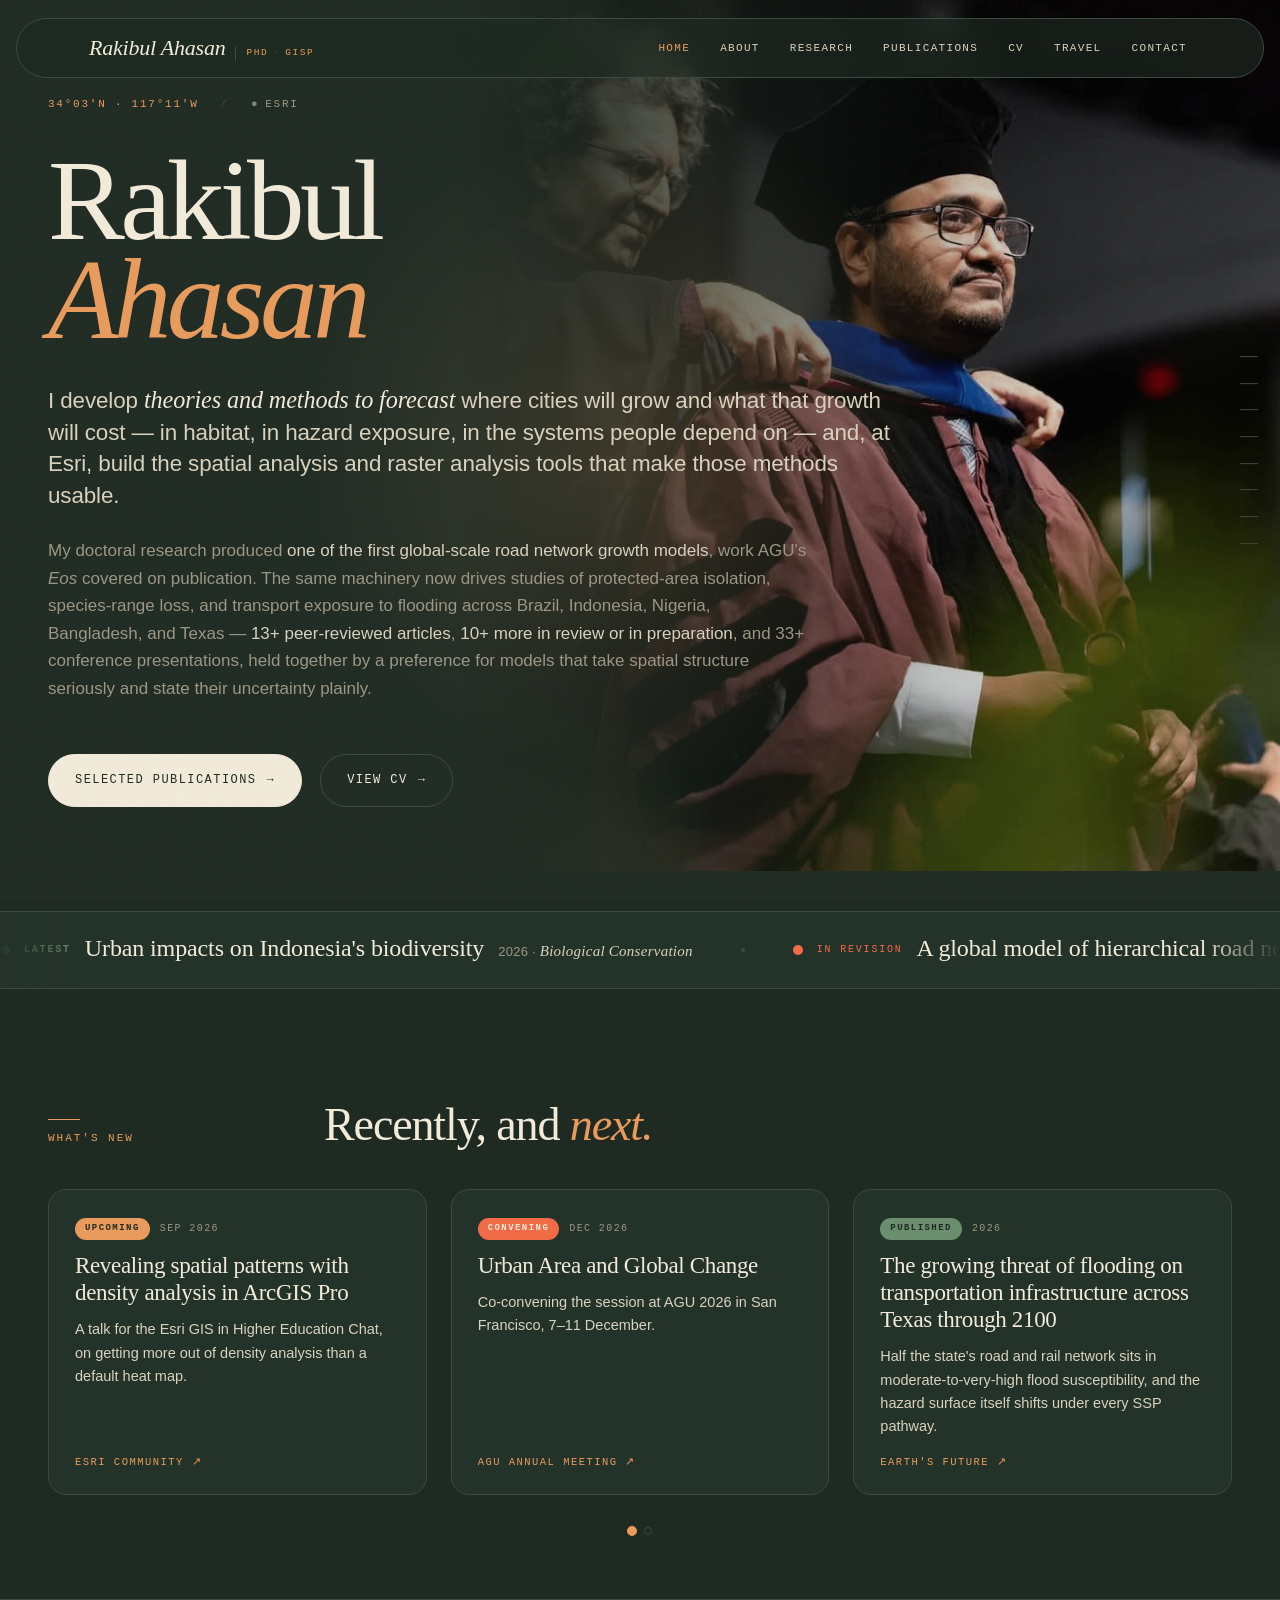
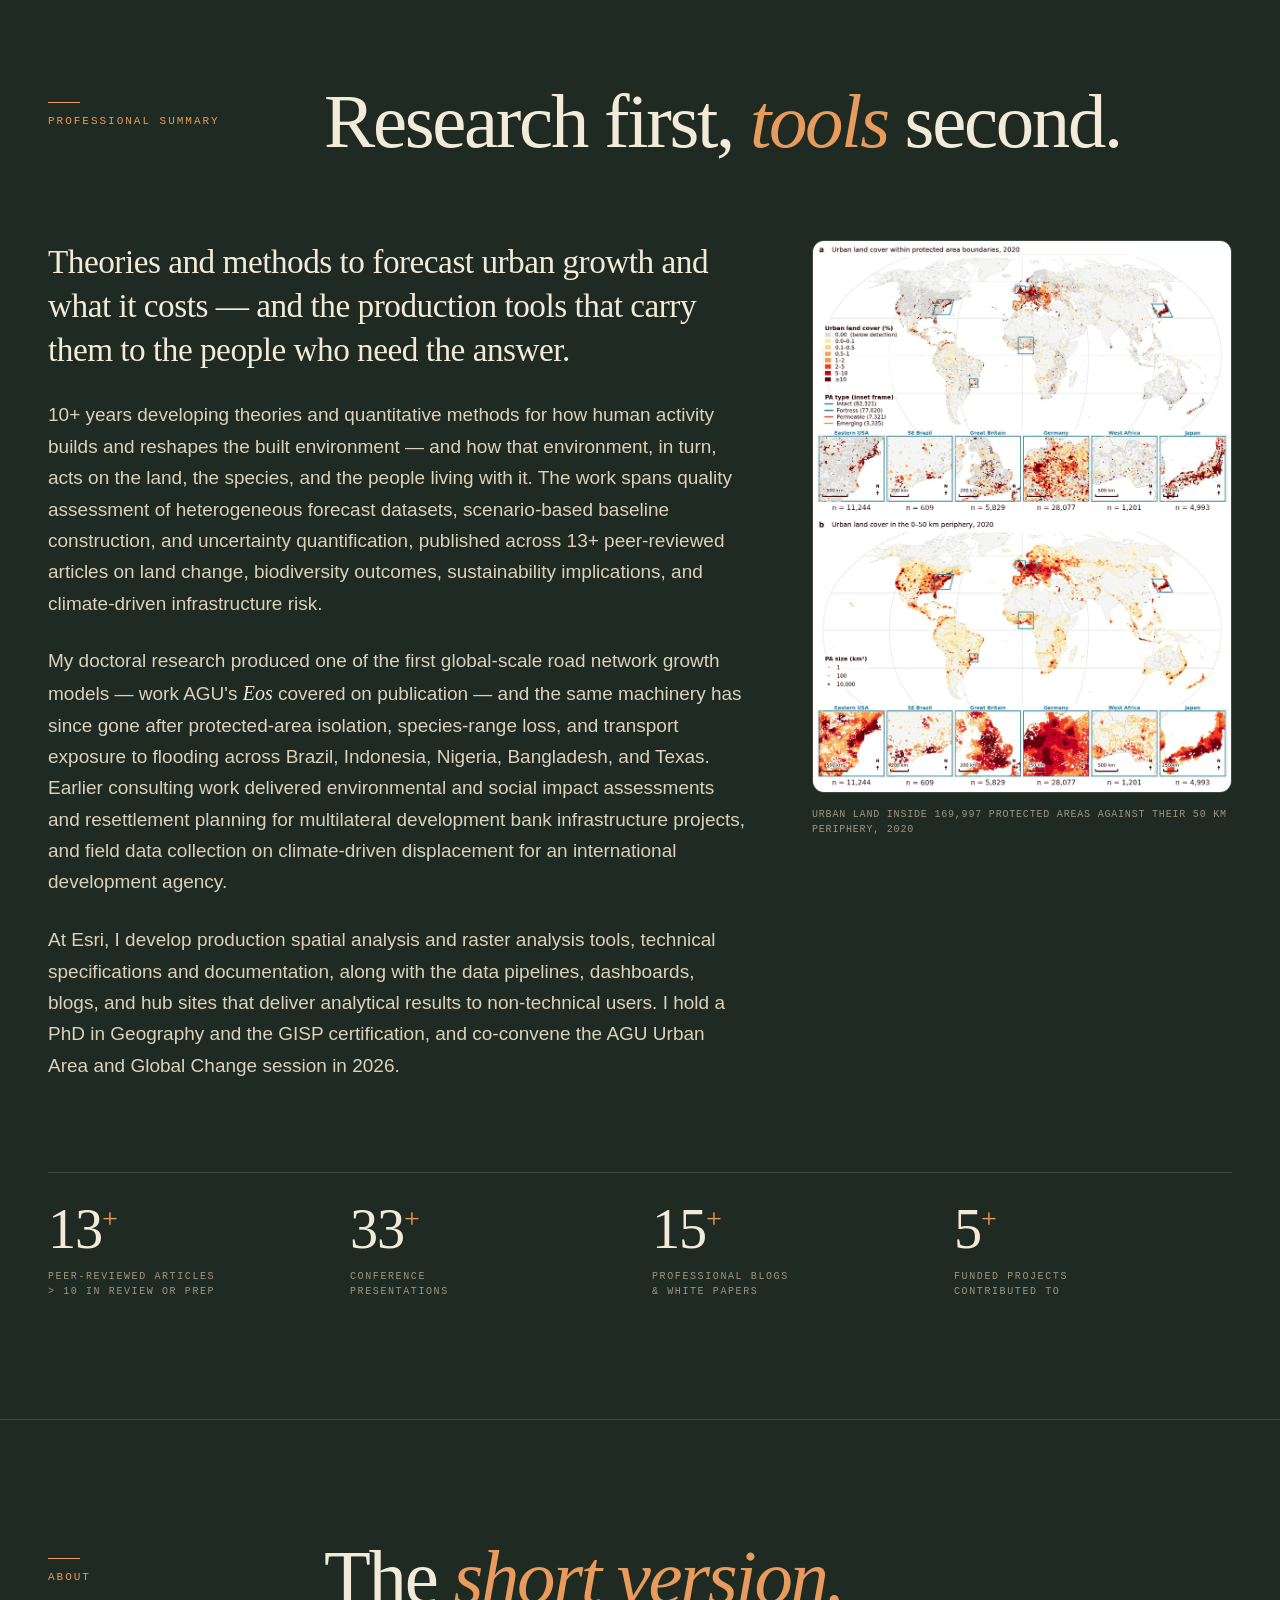
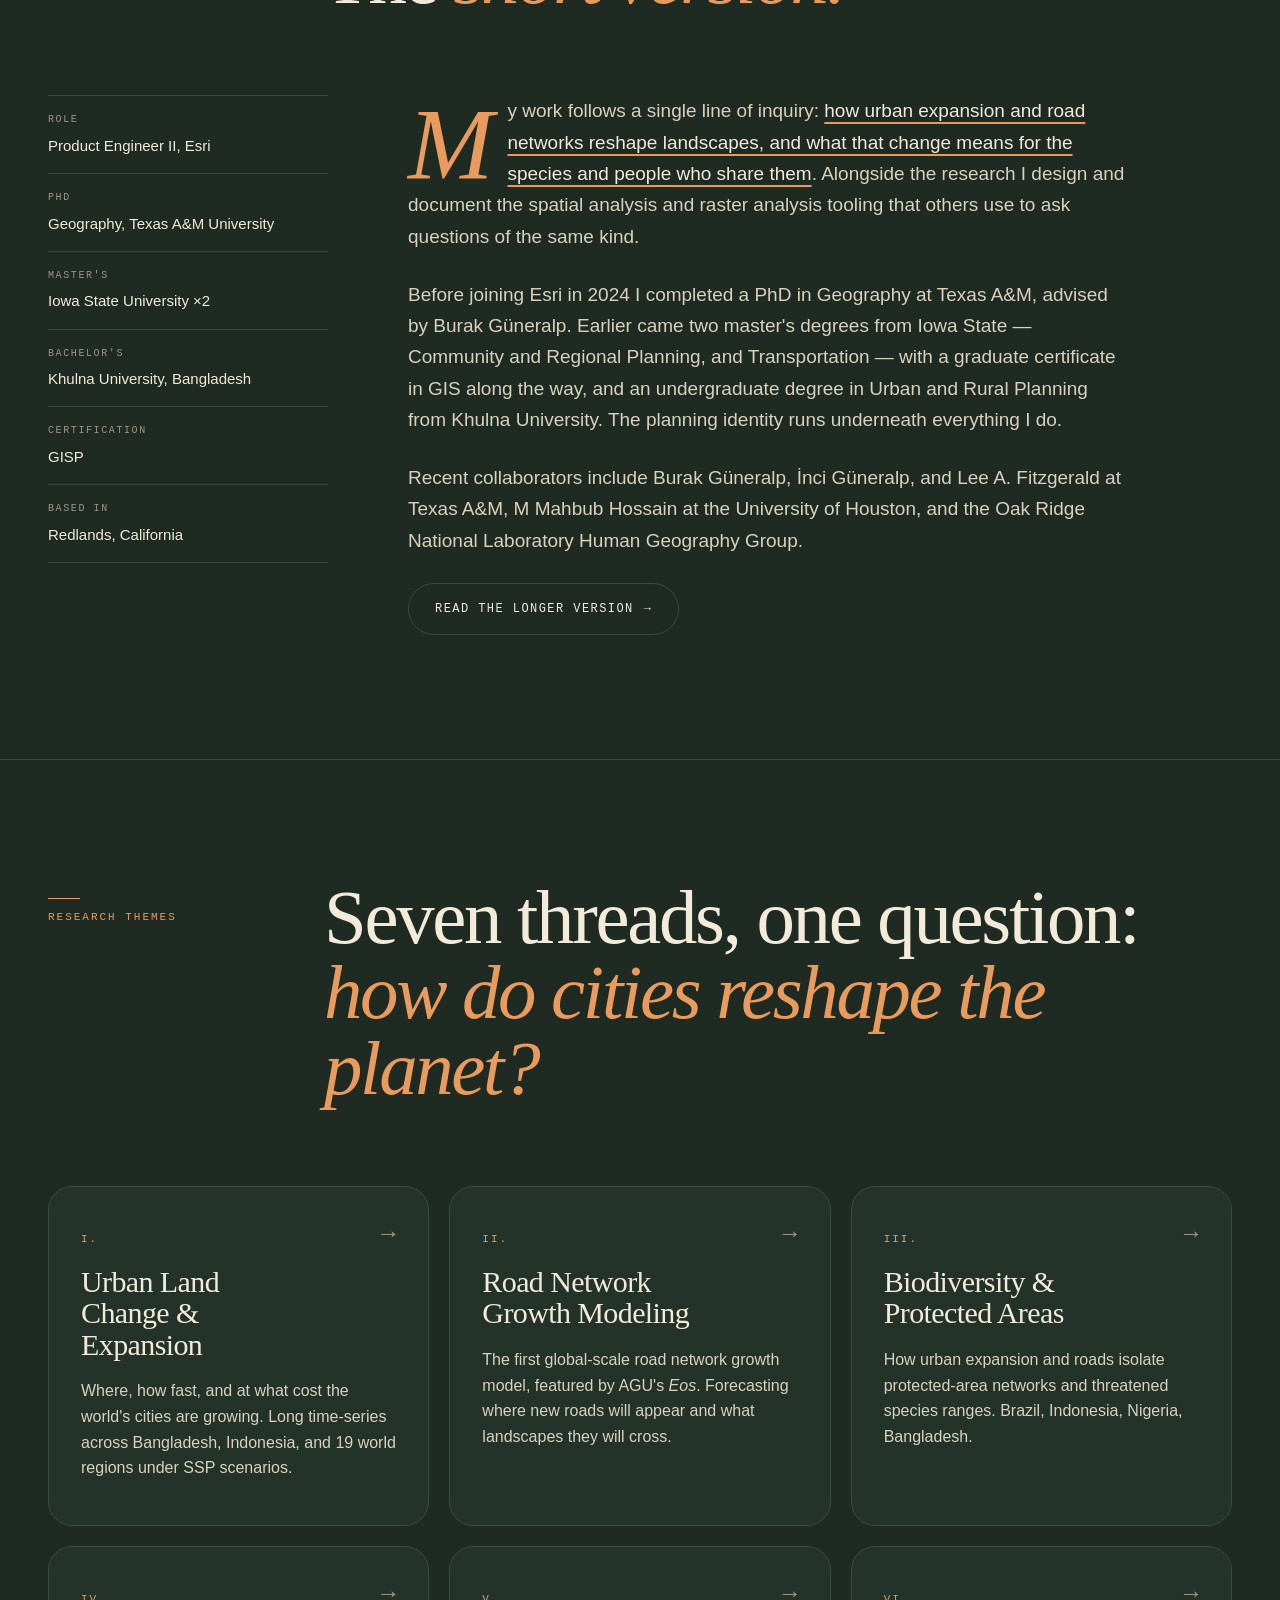
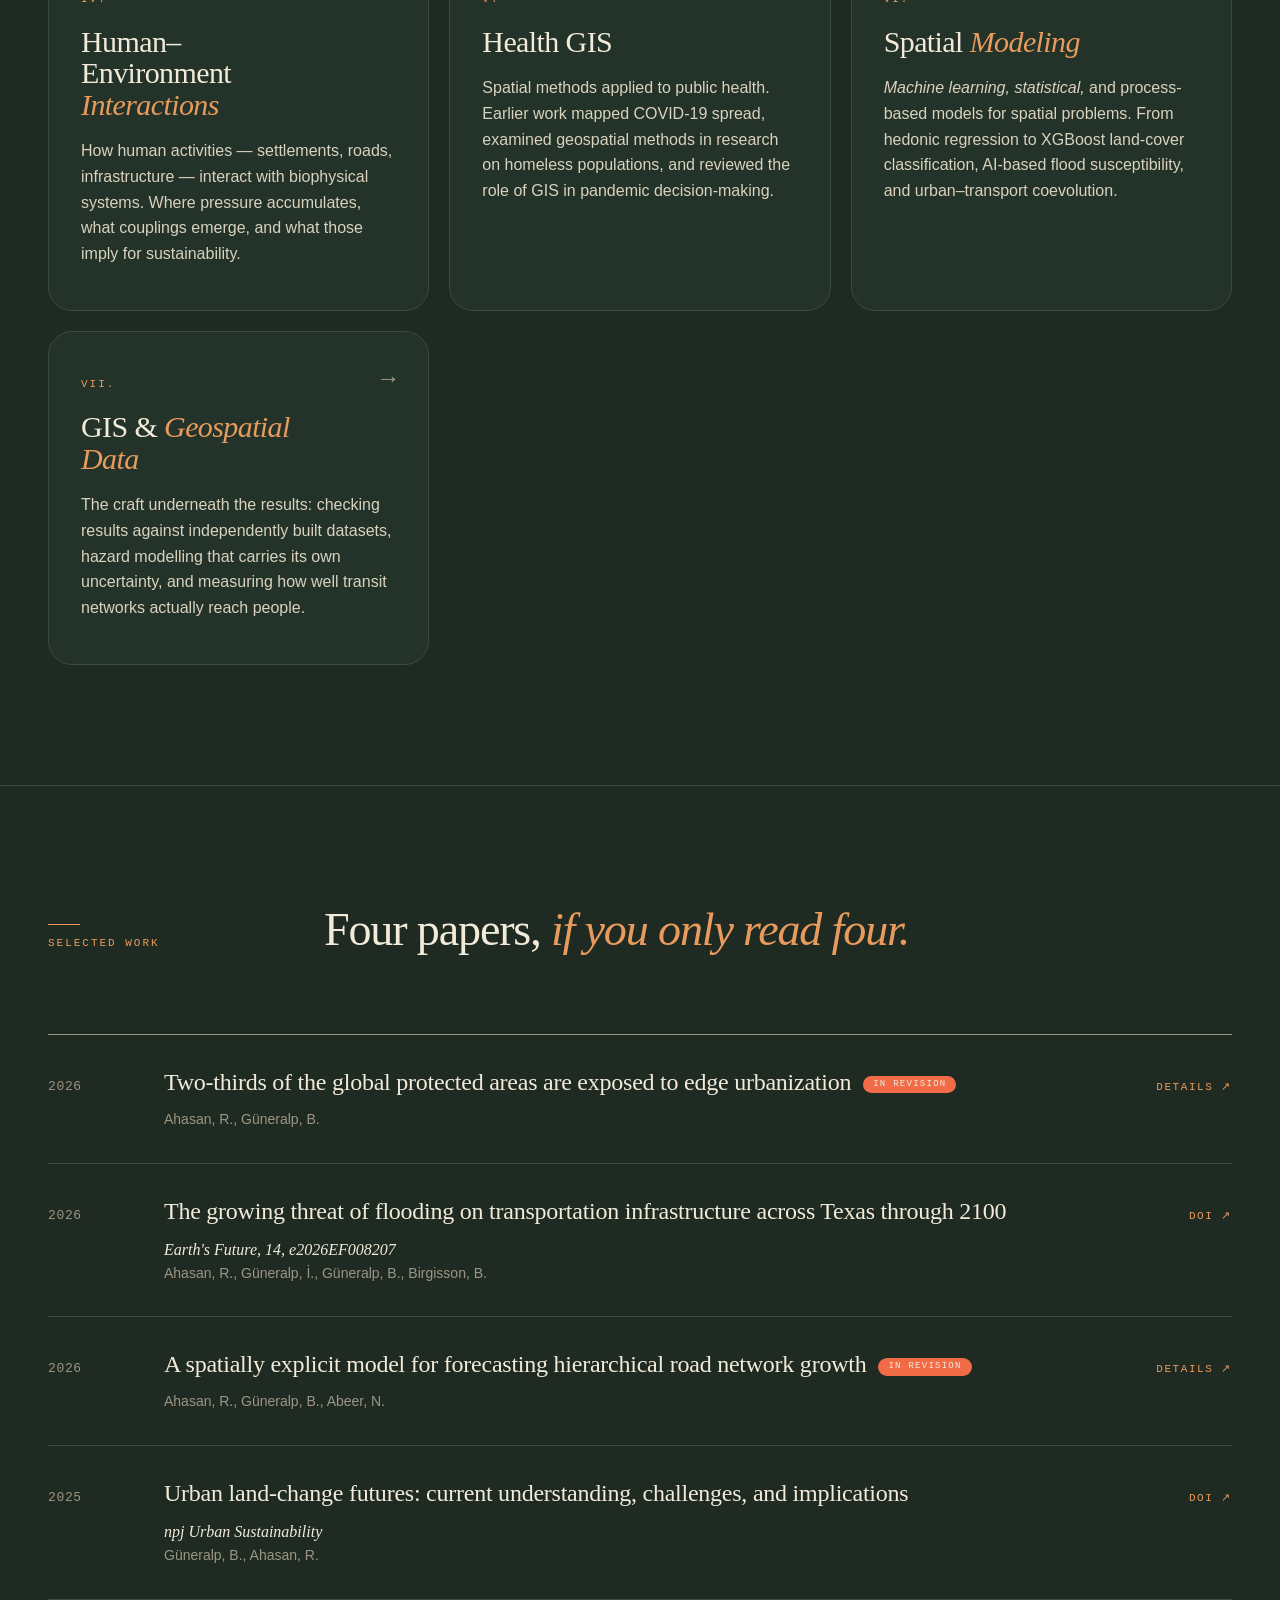
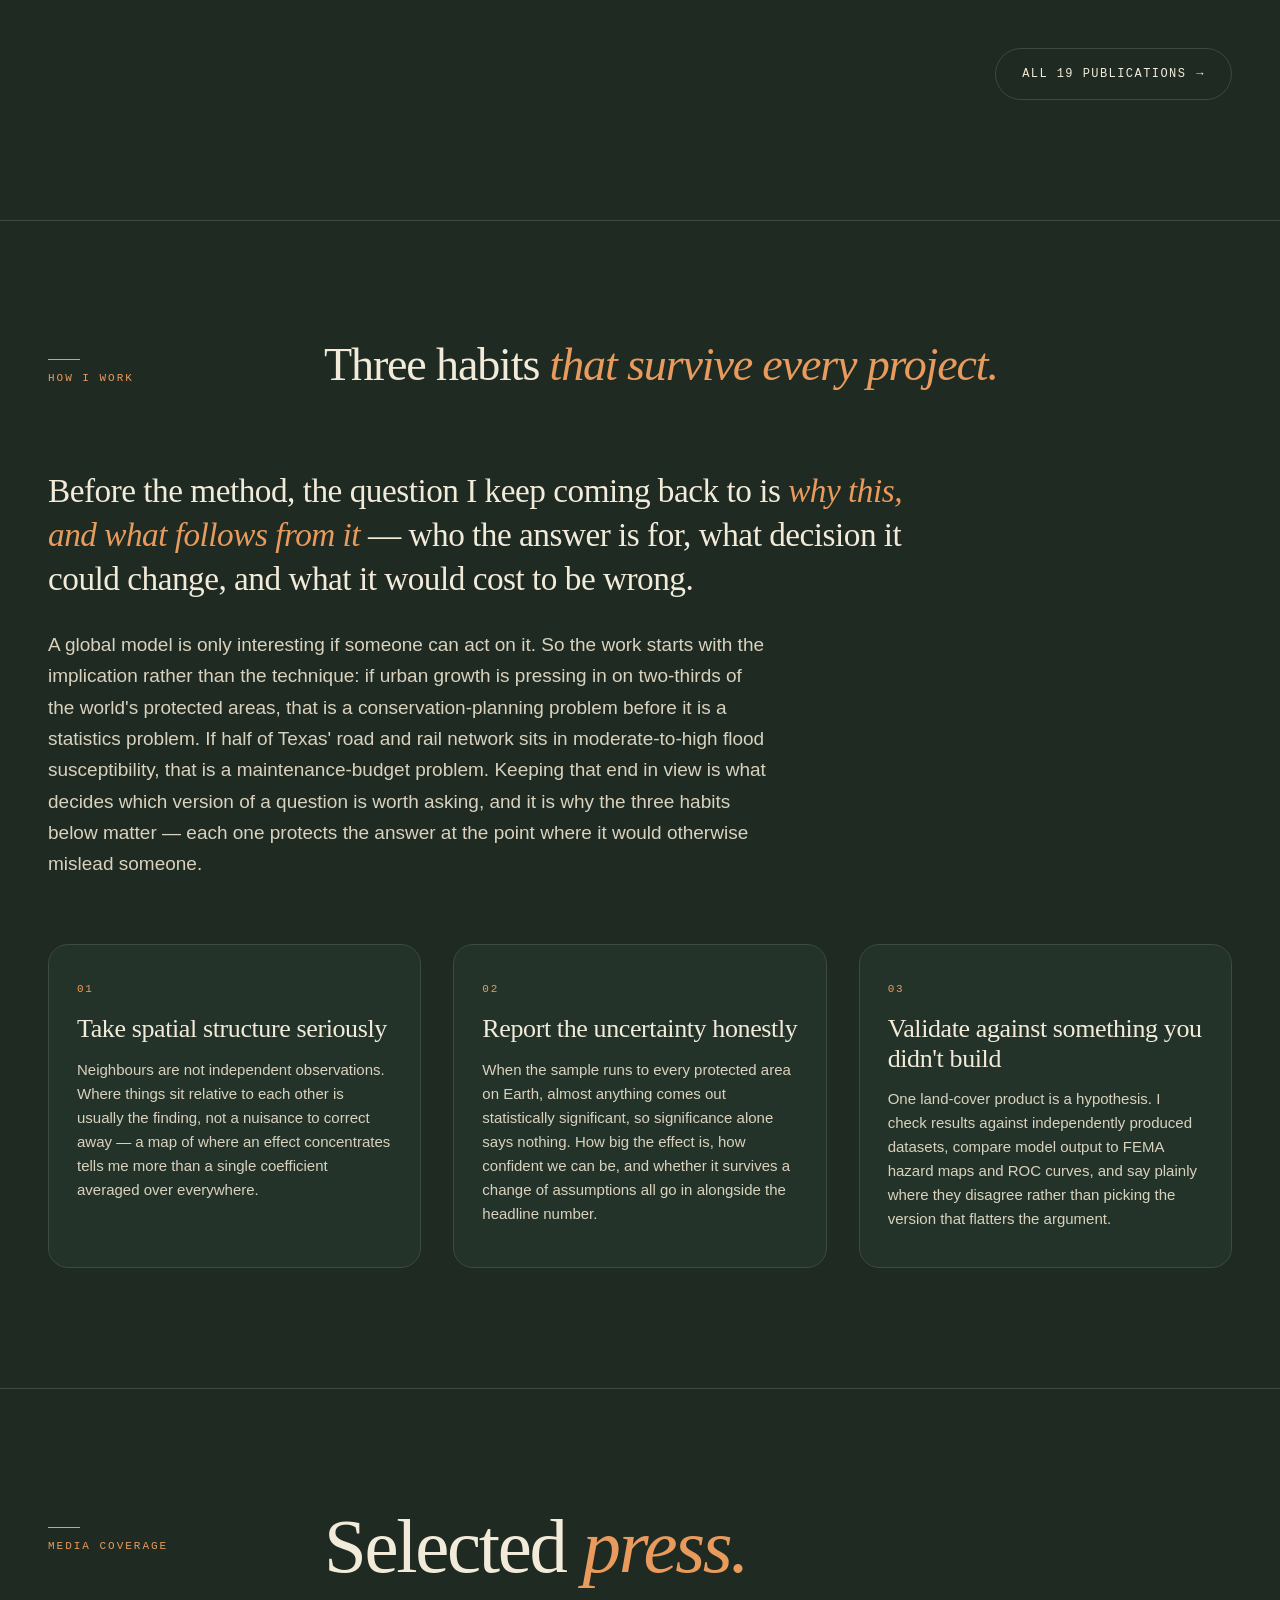
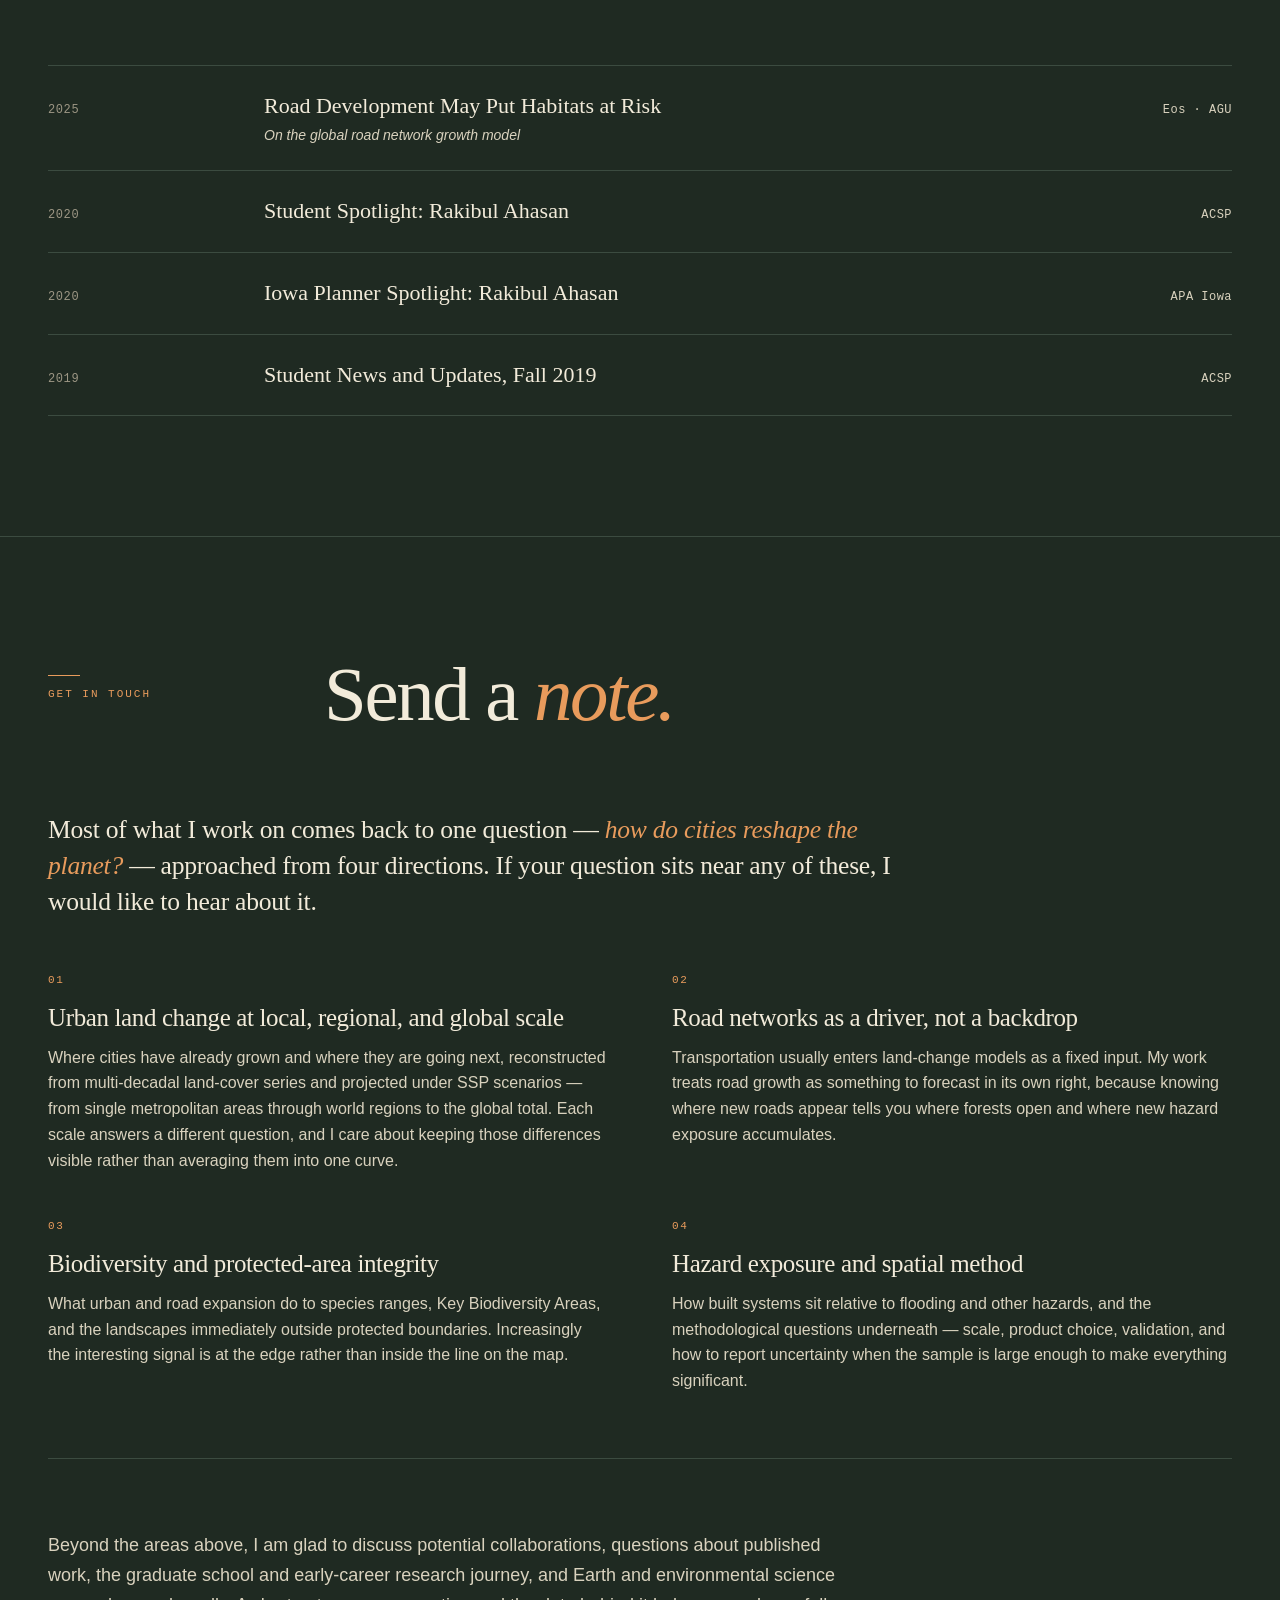
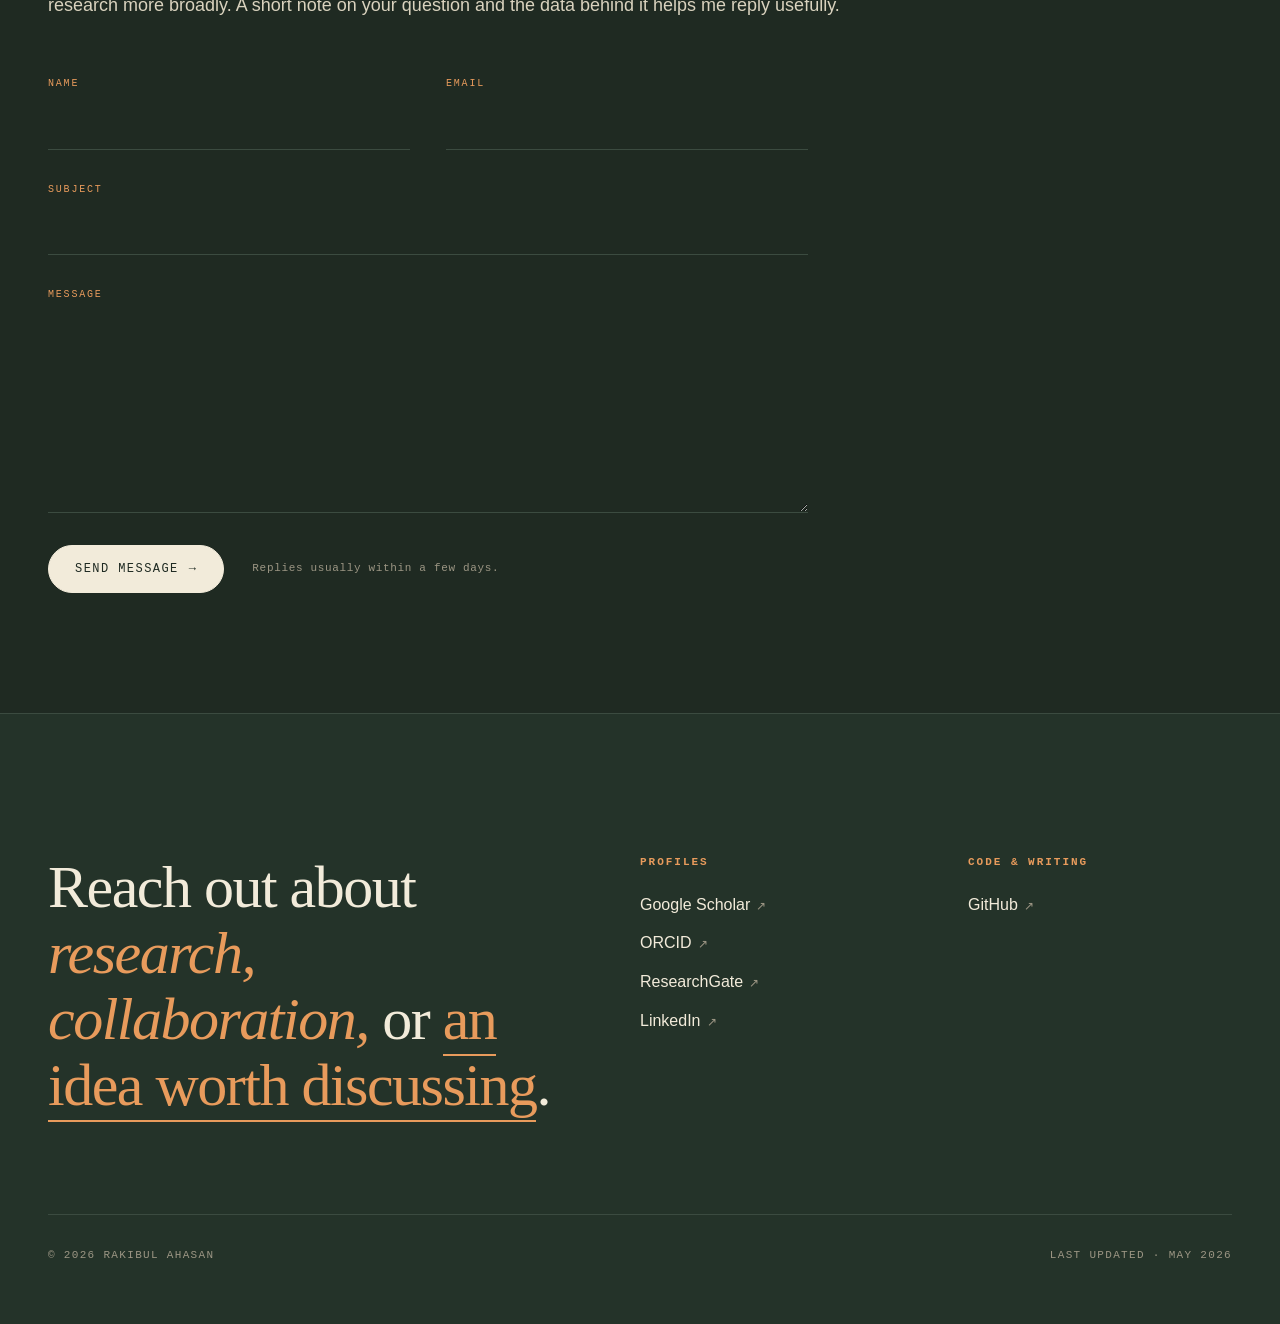
==== commit 89a539b0: "clarification of words" ====
--- a/index.html
+++ b/index.html
@@ -35,7 +35,7 @@
   <link href="https://fonts.googleapis.com/css2?family=Bricolage+Grotesque:opsz,wght@12..96,200..800&family=Instrument+Serif:ital@0;1&family=JetBrains+Mono:wght@400;500&display=swap" rel="stylesheet" />
   <meta http-equiv="Content-Security-Policy" content="default-src 'self'; script-src 'self' https://cloud.umami.is; style-src 'self' https://fonts.googleapis.com; font-src 'self' https://fonts.gstatic.com; img-src 'self' data:; connect-src 'self' https://formspree.io https://cloud.umami.is https://api-gateway.umami.dev; form-action https://formspree.io; base-uri 'self'; object-src 'none'; frame-src 'none'" />
   <meta name="referrer" content="strict-origin-when-cross-origin" />
-  <link rel="stylesheet" href="styles.css?v=20260824s" />
+  <link rel="stylesheet" href="styles.css?v=20260824u" />
   <!-- Umami: cookieless analytics, no consent banner required -->
   <script defer src="https://cloud.umami.is/script.js" data-website-id="e248c6ed-f16d-45dd-a9fe-fede9e4f2961"></script>
 </head>
@@ -44,7 +44,7 @@
 
 <div class="orb" aria-hidden="true"></div>
 
-<script src="orb.js?v=20260824s"></script>
+<script src="orb.js?v=20260824u"></script>
 
 <header class="site">
   <div class="container header-row">
@@ -91,7 +91,7 @@
     <p class="hero-sub rise d3">
       I develop <em>theories and methods to forecast</em> where cities will grow and what that
       growth will cost &mdash; in habitat, in hazard exposure, in the systems people depend on
-      &mdash; and, at Esri, build the spatial analysis tools that make those methods usable.
+      &mdash; and, at Esri, build the spatial analysis and raster analysis tools that make those methods usable.
     </p>
 
     <p class="hero-detail rise d3">
@@ -245,7 +245,7 @@
         <div class="prose">
           <p>10+ years developing theories and quantitative methods for how human activity builds and reshapes the built environment &mdash; and how that environment, in turn, acts on the land, the species, and the people living with it. The work spans quality assessment of heterogeneous forecast datasets, scenario-based baseline construction, and uncertainty quantification, published across 13+ peer-reviewed articles on land change, biodiversity outcomes, sustainability implications, and climate-driven infrastructure risk.</p>
           <p>My doctoral research produced one of the first global-scale road network growth models &mdash; work AGU&#39;s <em>Eos</em> covered on publication &mdash; and the same machinery has since gone after protected-area isolation, species-range loss, and transport exposure to flooding across Brazil, Indonesia, Nigeria, Bangladesh, and Texas. Earlier consulting work delivered environmental and social impact assessments and resettlement planning for multilateral development bank infrastructure projects, and field data collection on climate-driven displacement for an international development agency.</p>
-          <p>At Esri I develop production geospatial and spatial statistics tools, along with the data pipelines, dashboards, and hub sites that deliver analytical results to non-technical users. I hold a PhD in Geography and the GISP certification, and co-convene the AGU Urban Area and Global Change session in 2026.</p>
+          <p>At Esri, I develop production spatial analysis and raster analysis tools, technical specifications and documentation, along with the data pipelines, dashboards, blogs, and hub sites that deliver analytical results to non-technical users. I hold a PhD in Geography and the GISP certification, and co-convene the AGU Urban Area and Global Change session in 2026.</p>
         </div>
       </div>
 
@@ -299,7 +299,7 @@
       </aside>
 
       <div class="prose">
-        <p class="dropcap">My work follows a single line of inquiry: <span class="mark">how urban expansion and road networks reshape landscapes, and what that change means for the species and people who share them</span>. Alongside the research I design and document the spatial analysis tooling that others use to ask questions of the same kind.</p>
+        <p class="dropcap">My work follows a single line of inquiry: <span class="mark">how urban expansion and road networks reshape landscapes, and what that change means for the species and people who share them</span>. Alongside the research I design and document the spatial analysis and raster analysis tooling that others use to ask questions of the same kind.</p>
         <p>Before joining Esri in 2024 I completed a PhD in Geography at Texas A&amp;M, advised by Burak G&uuml;neralp. Earlier came two master&#39;s degrees from Iowa State — Community and Regional Planning, and Transportation — with a graduate certificate in GIS along the way, and an undergraduate degree in Urban and Rural Planning from Khulna University. The planning identity runs underneath everything I do.</p>
         <p>Recent collaborators include Burak G&uuml;neralp, &#304;nci G&uuml;neralp, and Lee A. Fitzgerald at Texas A&amp;M, M Mahbub Hossain at the University of Houston, and the Oak Ridge National Laboratory Human Geography Group.</p>
         <div class="prose-cta"><a href="about.html" class="btn ghost">Read the longer version <span class="arrow">&rarr;</span></a></div>
@@ -605,13 +605,13 @@
 </footer>
 
 
-<script src="section-nav.js?v=20260824s"></script>
-
-<script src="lightbox.js?v=20260824s"></script>
-
-<script src="form.js?v=20260824s"></script>
-
-<script src="whats-new.js?v=20260824s"></script>
+<script src="section-nav.js?v=20260824u"></script>
+
+<script src="lightbox.js?v=20260824u"></script>
+
+<script src="form.js?v=20260824u"></script>
+
+<script src="whats-new.js?v=20260824u"></script>
 
 </body>
 </html>
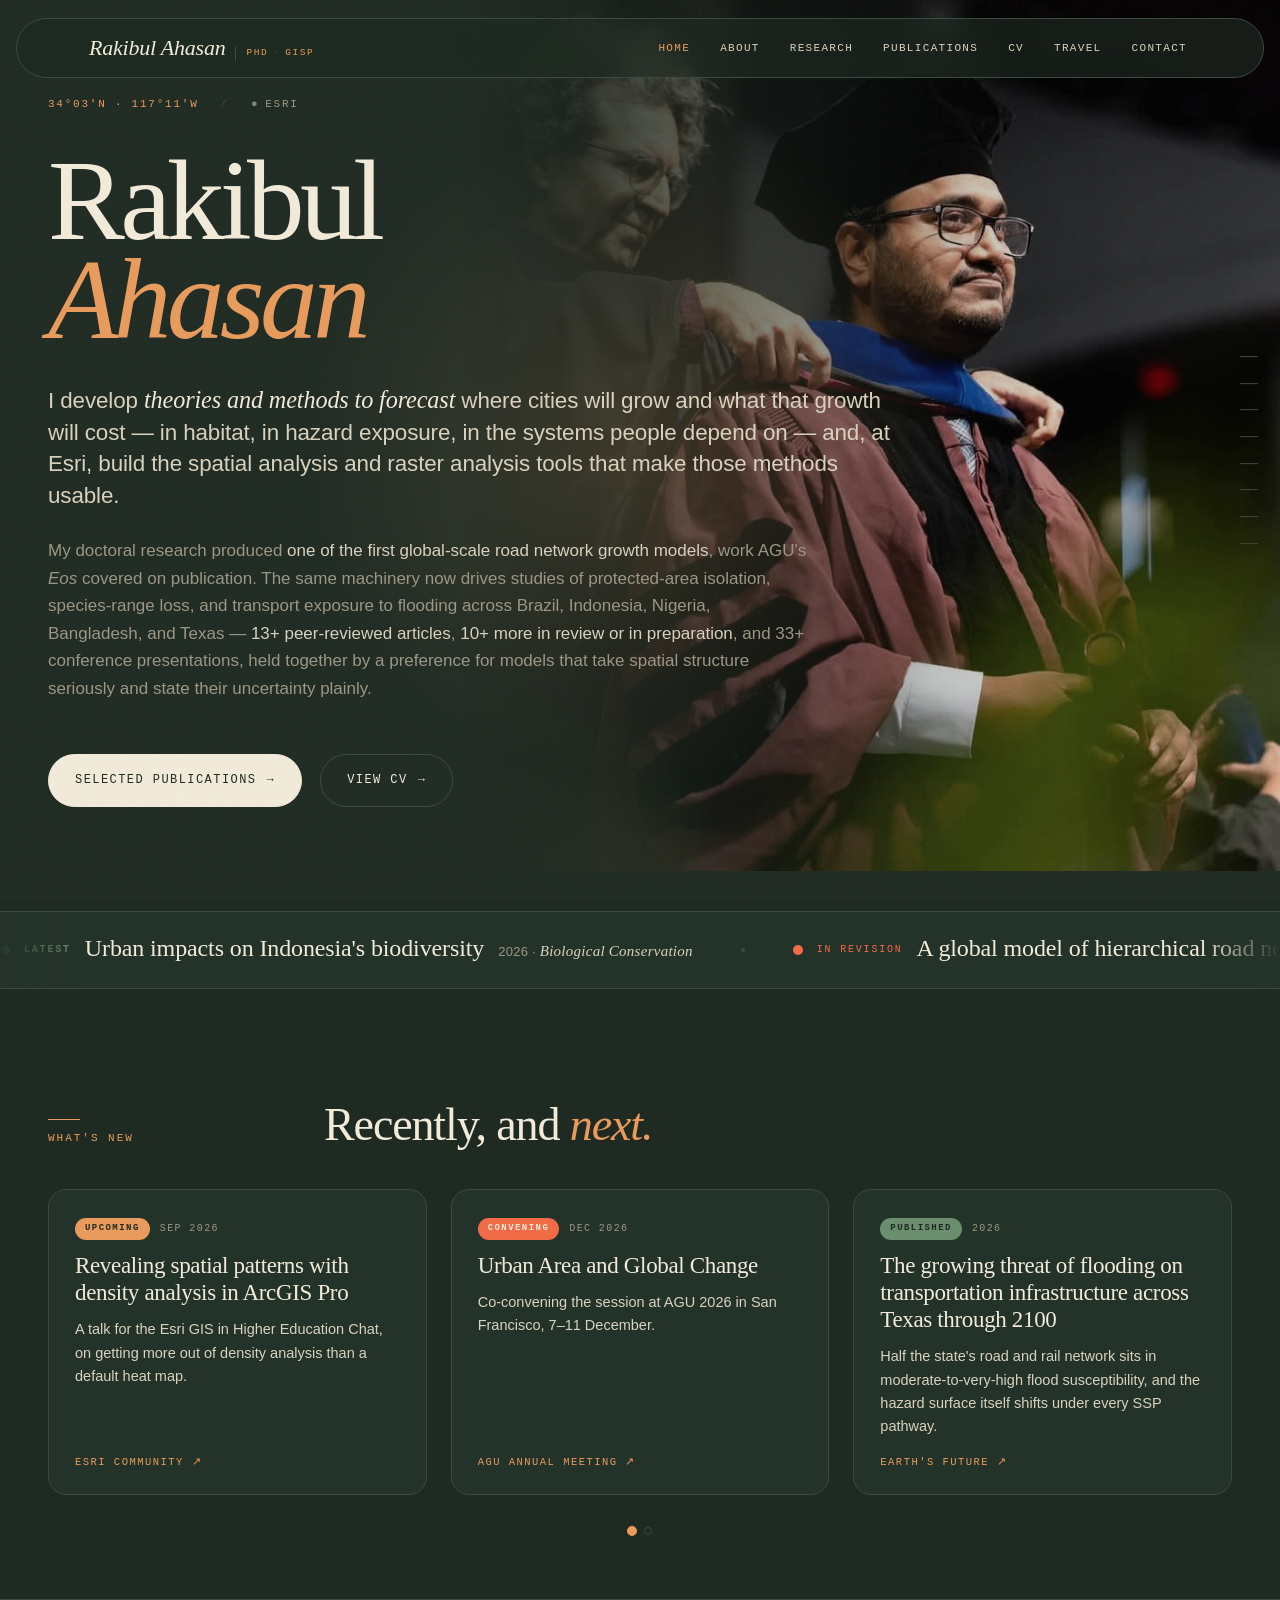
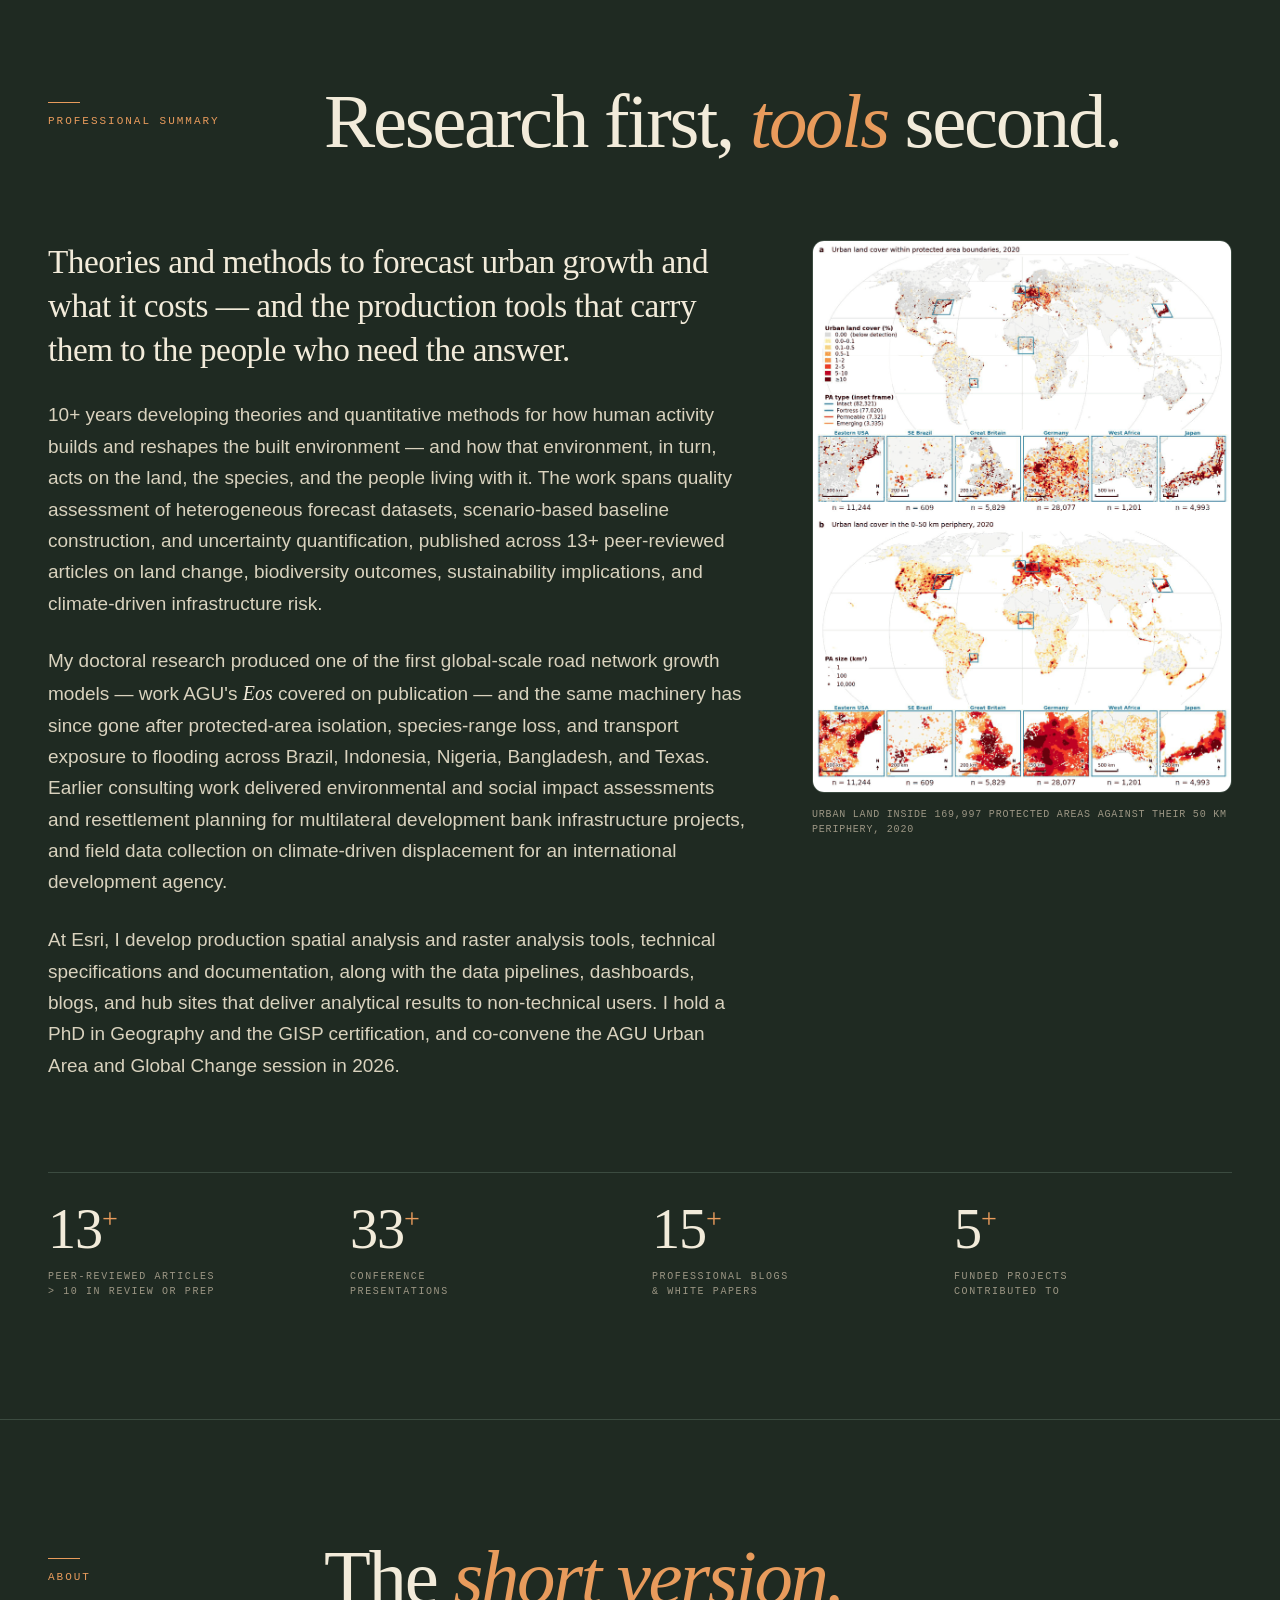
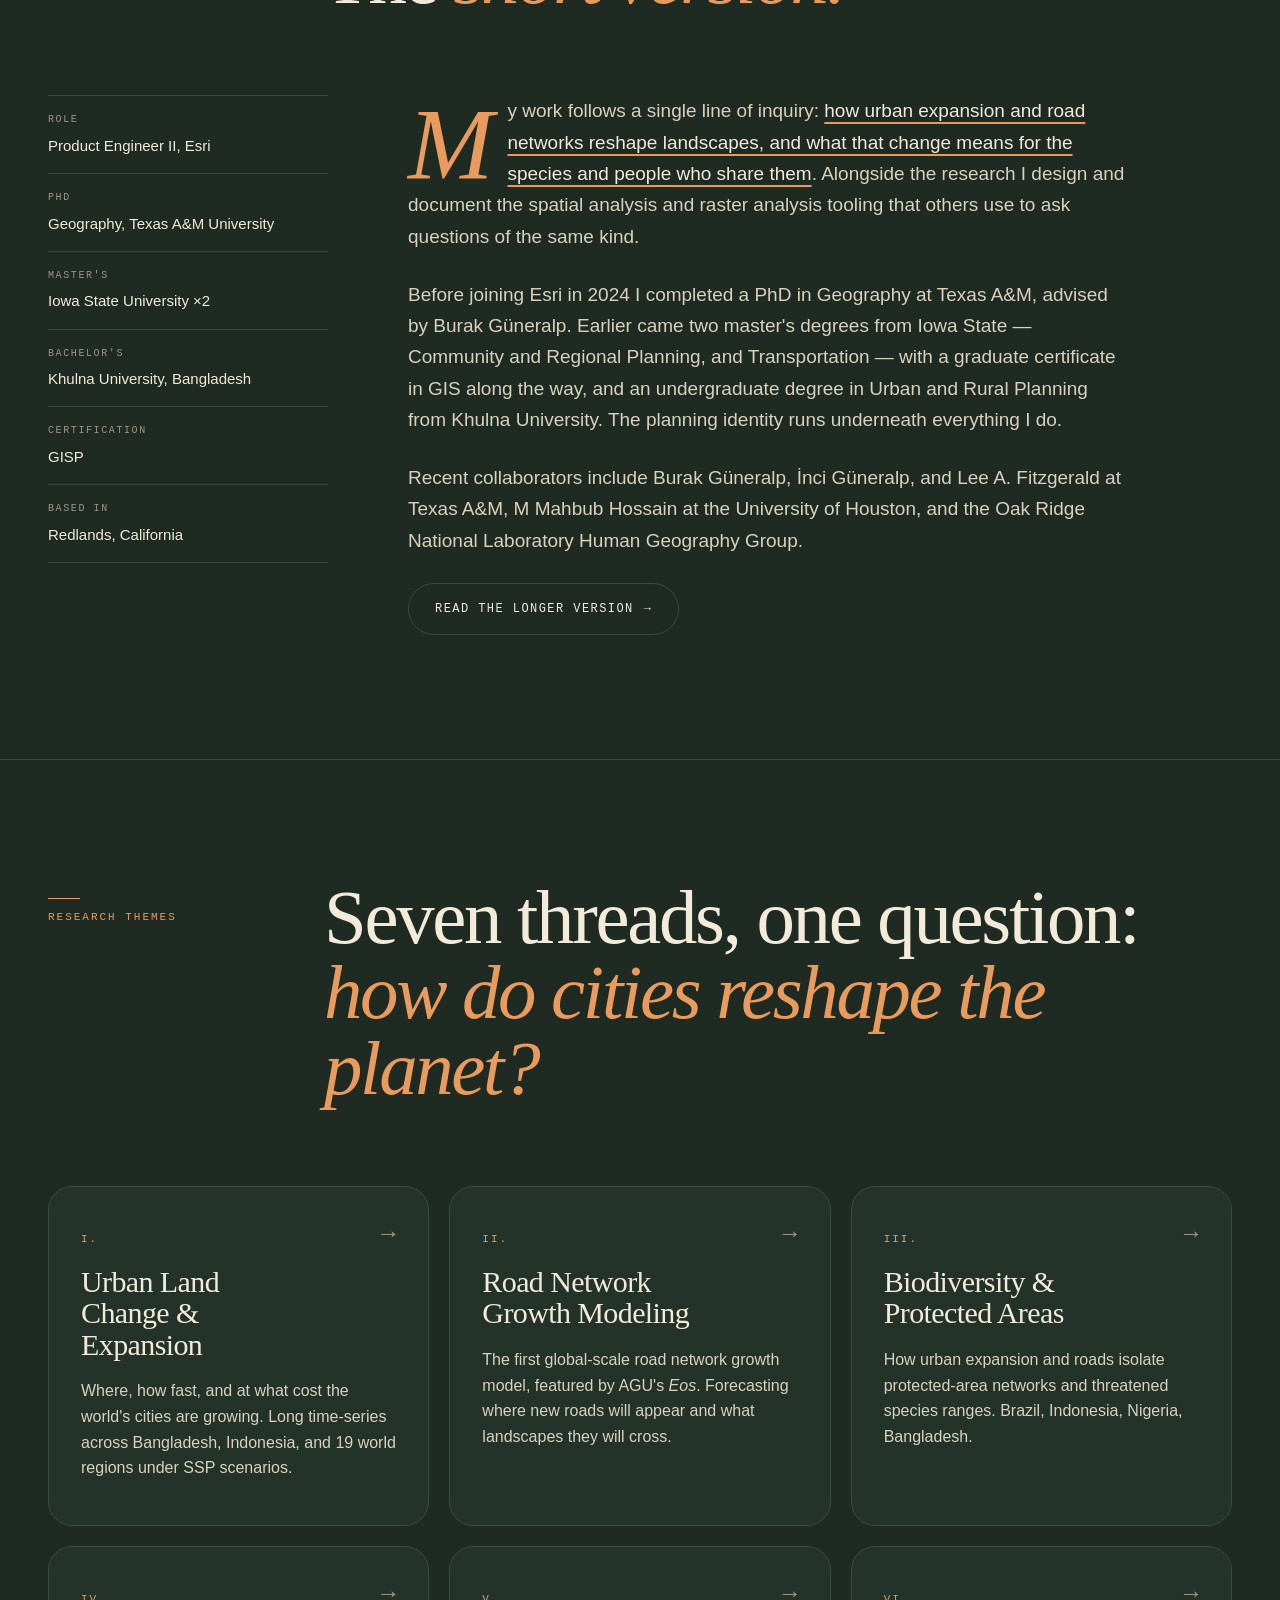
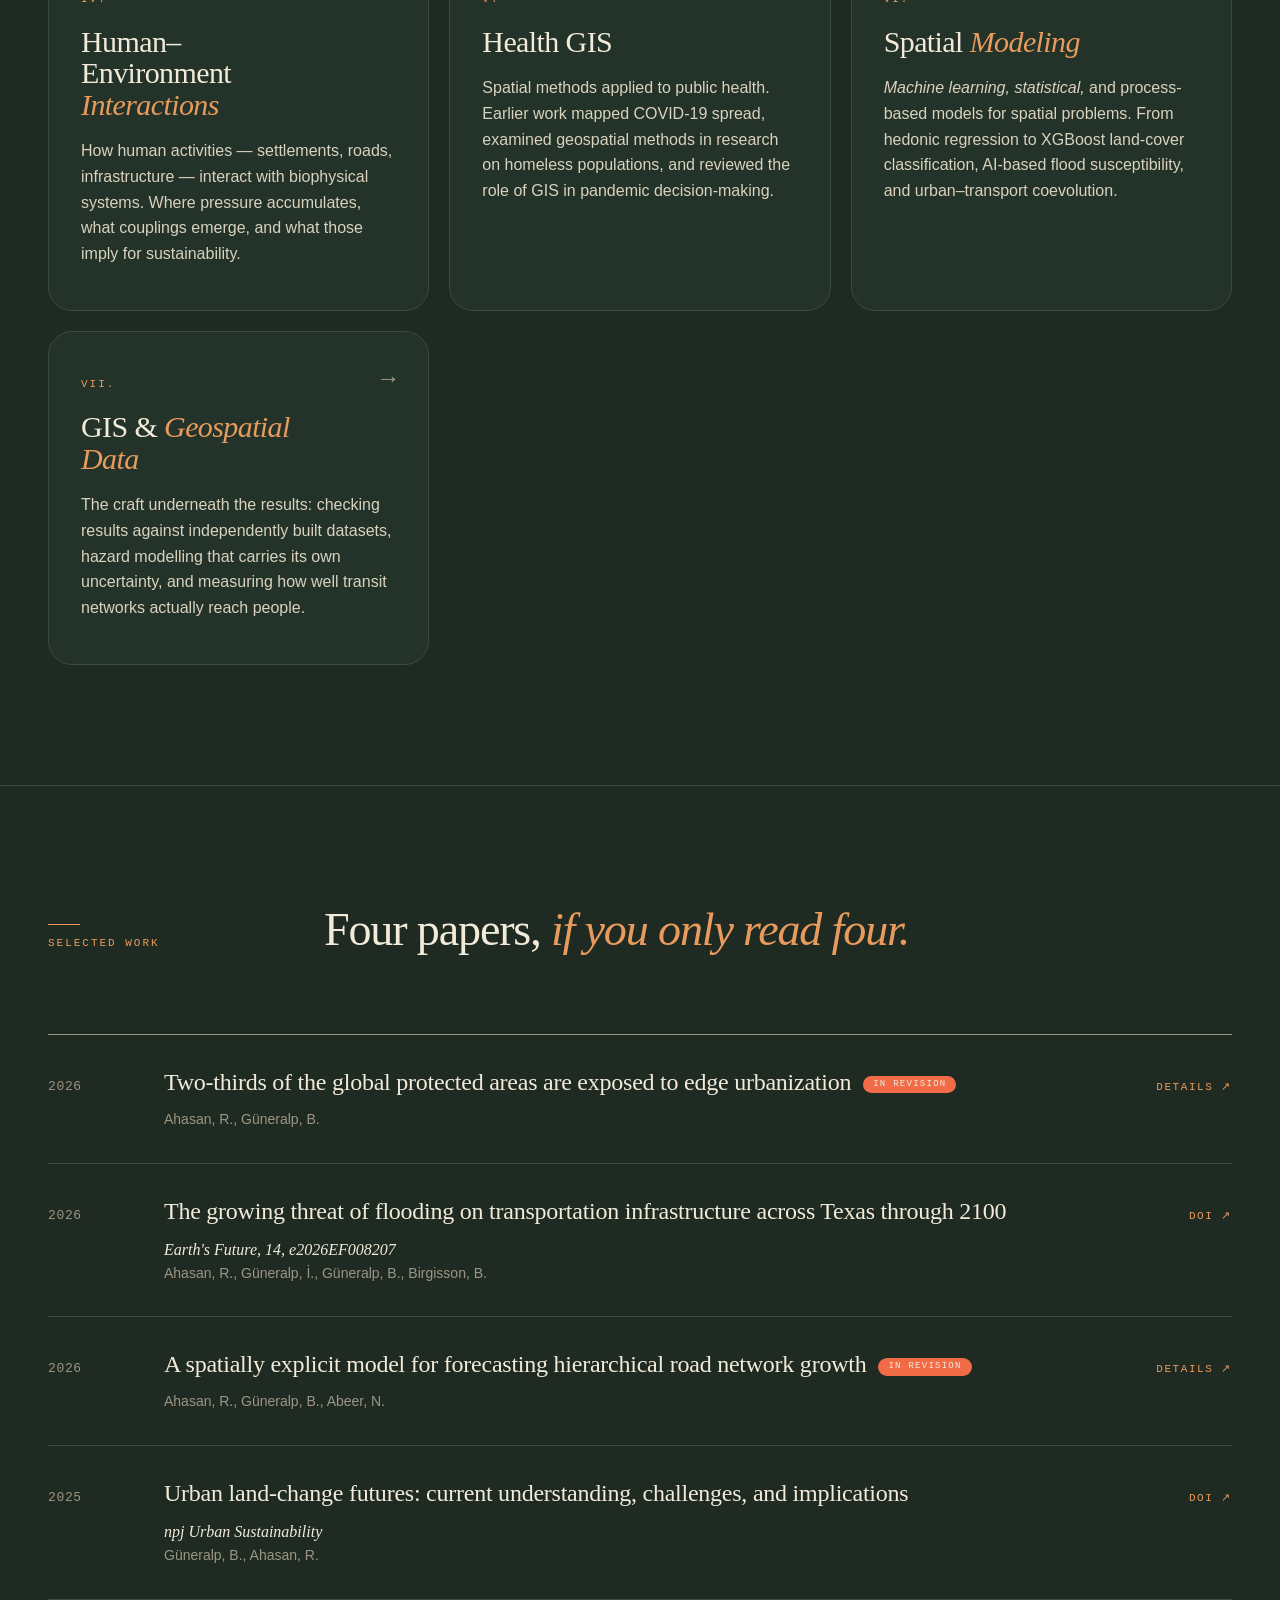
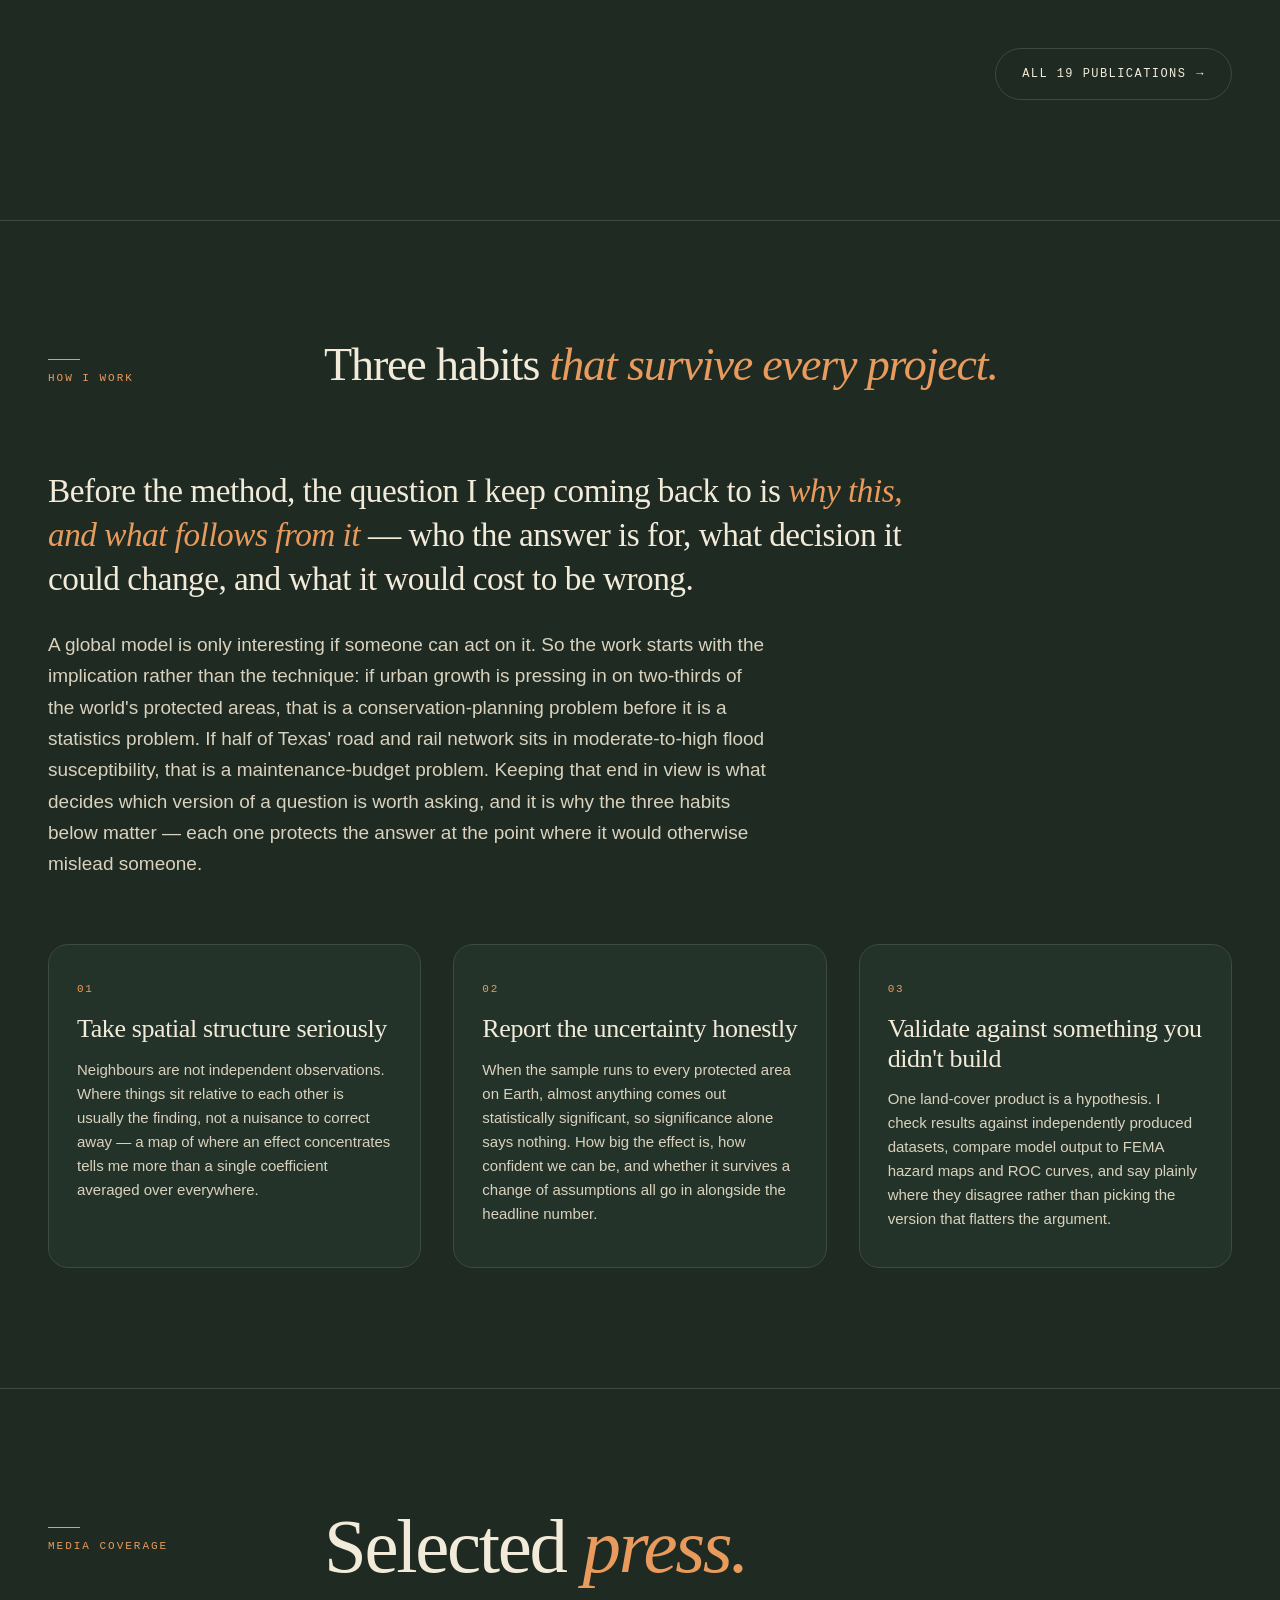
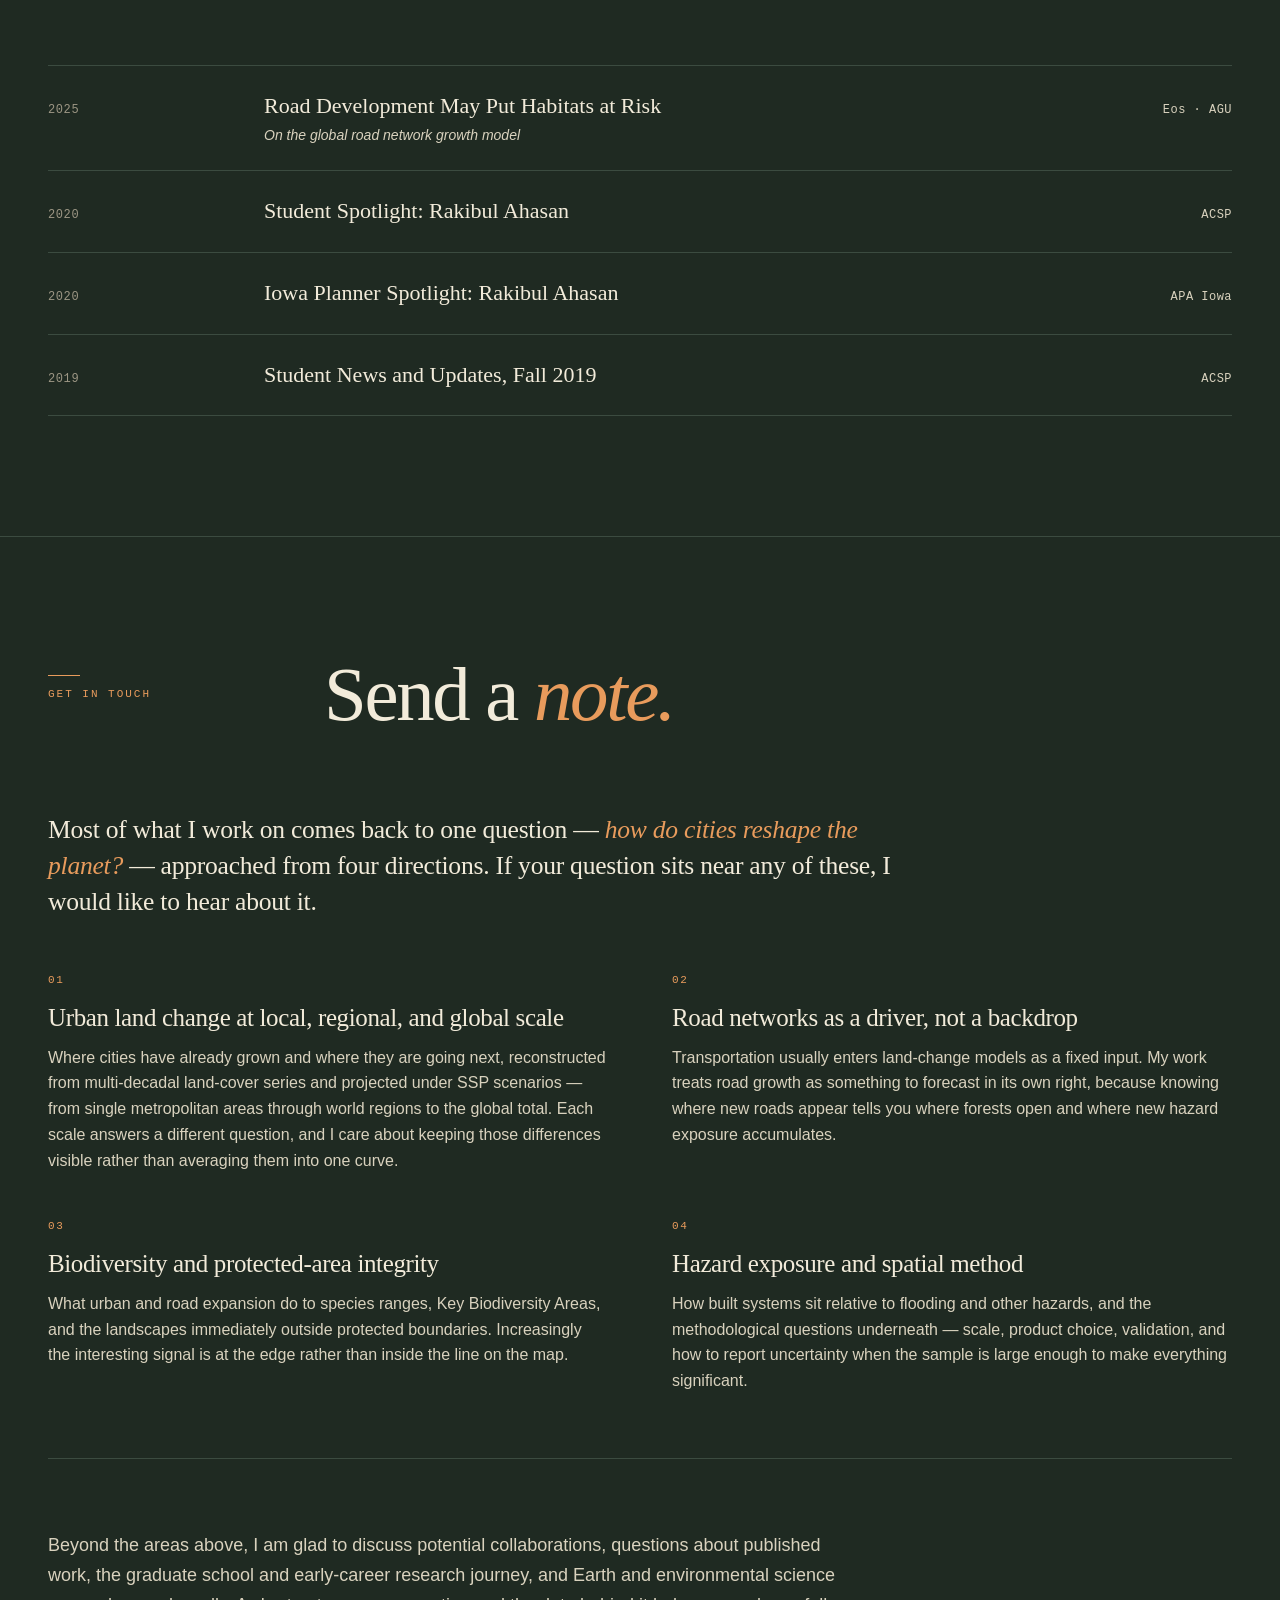
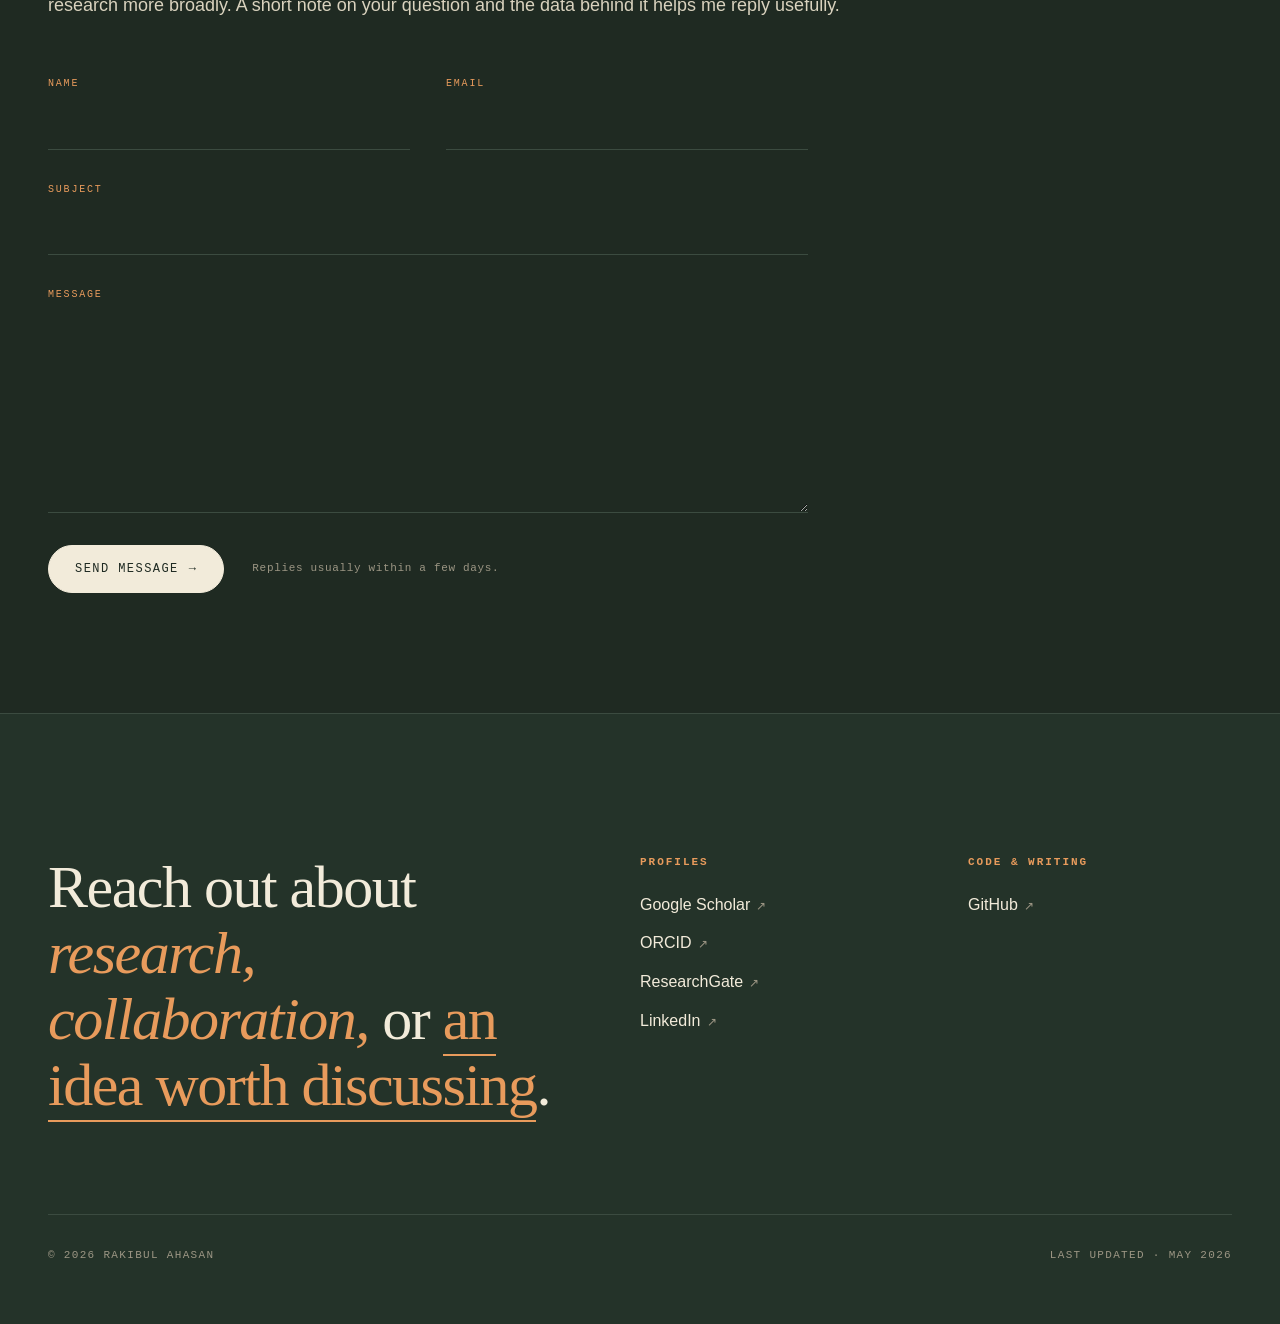
==== commit 2684e1b0: "update" ====
--- a/index.html
+++ b/index.html
@@ -35,7 +35,7 @@
   <link href="https://fonts.googleapis.com/css2?family=Bricolage+Grotesque:opsz,wght@12..96,200..800&family=Instrument+Serif:ital@0;1&family=JetBrains+Mono:wght@400;500&display=swap" rel="stylesheet" />
   <meta http-equiv="Content-Security-Policy" content="default-src 'self'; script-src 'self' https://cloud.umami.is; style-src 'self' https://fonts.googleapis.com; font-src 'self' https://fonts.gstatic.com; img-src 'self' data:; connect-src 'self' https://formspree.io https://cloud.umami.is https://api-gateway.umami.dev; form-action https://formspree.io; base-uri 'self'; object-src 'none'; frame-src 'none'" />
   <meta name="referrer" content="strict-origin-when-cross-origin" />
-  <link rel="stylesheet" href="styles.css?v=20260824u" />
+  <link rel="stylesheet" href="styles.css?v=20260825g" />
   <!-- Umami: cookieless analytics, no consent banner required -->
   <script defer src="https://cloud.umami.is/script.js" data-website-id="e248c6ed-f16d-45dd-a9fe-fede9e4f2961"></script>
 </head>
@@ -44,7 +44,7 @@
 
 <div class="orb" aria-hidden="true"></div>
 
-<script src="orb.js?v=20260824u"></script>
+<script src="orb.js?v=20260825g"></script>
 
 <header class="site">
   <div class="container header-row">
@@ -605,13 +605,13 @@
 </footer>
 
 
-<script src="section-nav.js?v=20260824u"></script>
-
-<script src="lightbox.js?v=20260824u"></script>
-
-<script src="form.js?v=20260824u"></script>
-
-<script src="whats-new.js?v=20260824u"></script>
+<script src="section-nav.js?v=20260825g"></script>
+
+<script src="lightbox.js?v=20260825g"></script>
+
+<script src="form.js?v=20260825g"></script>
+
+<script src="whats-new.js?v=20260825g"></script>
 
 </body>
 </html>
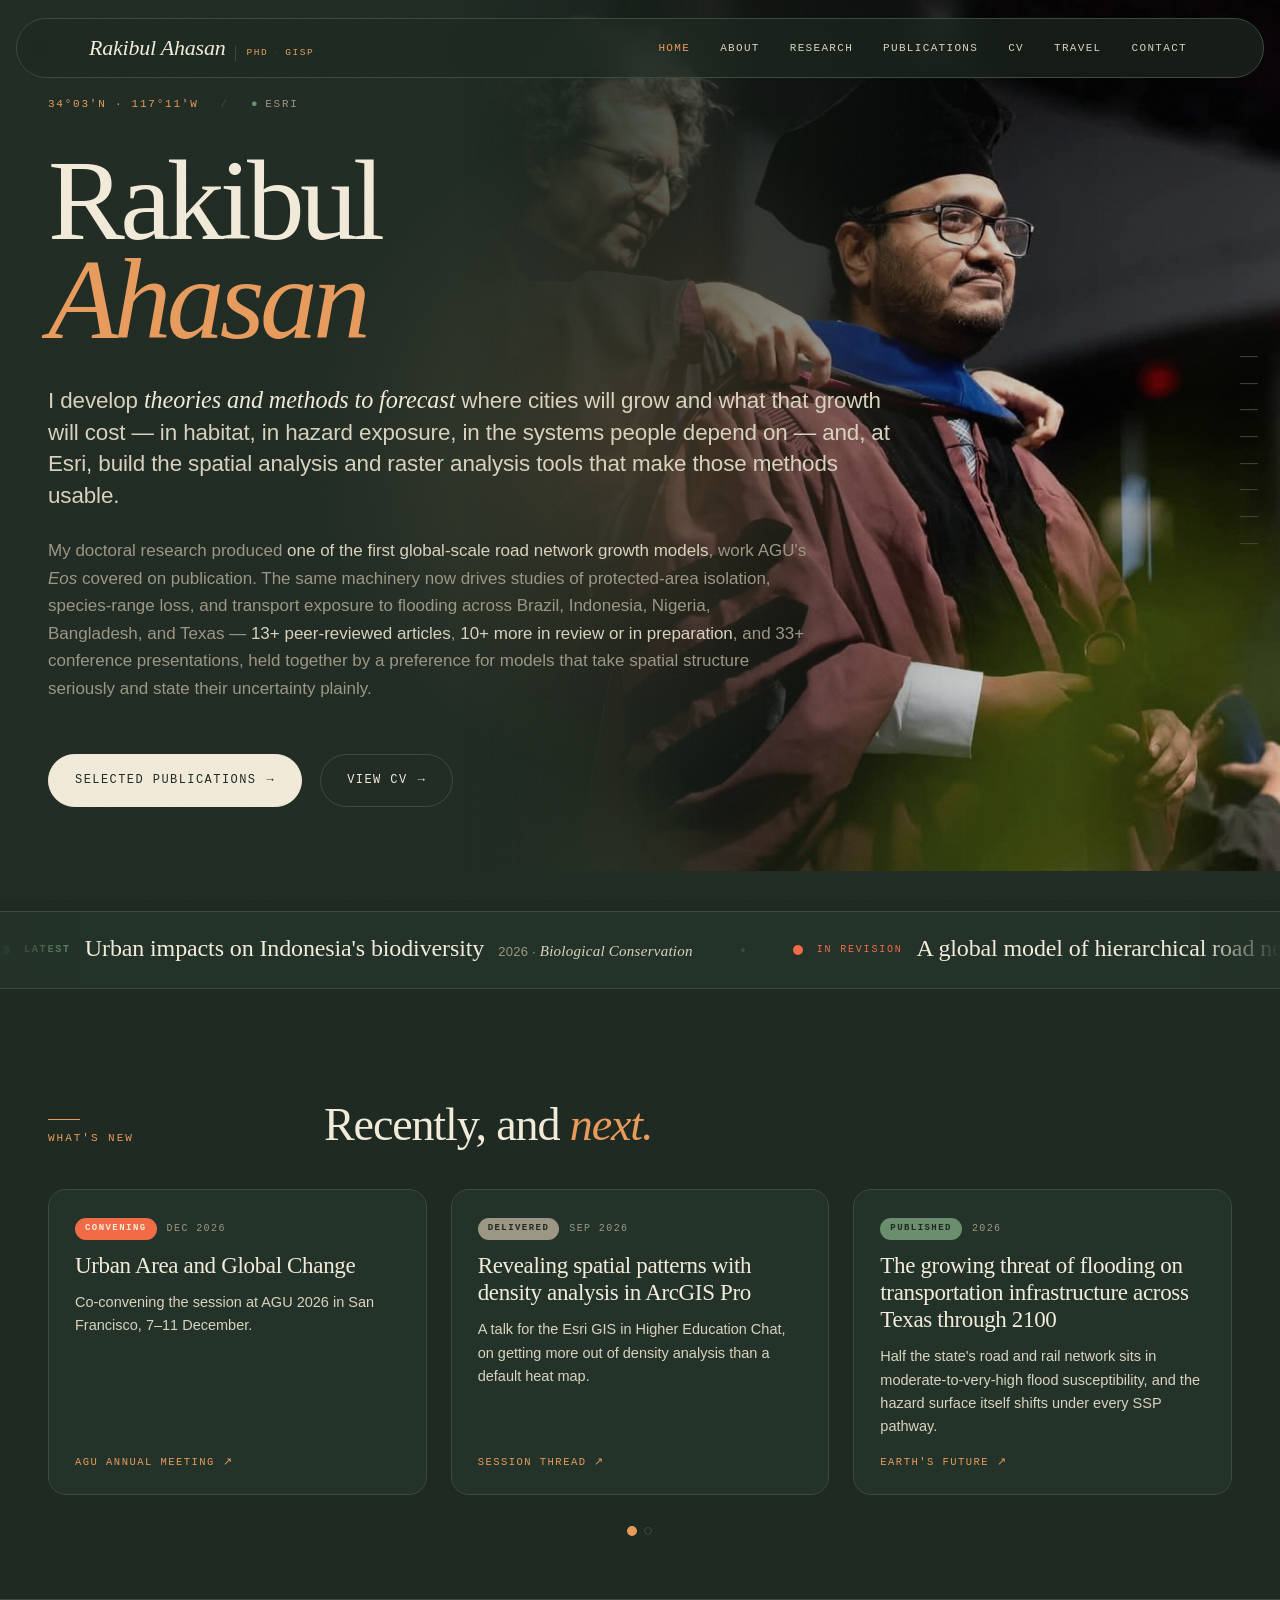
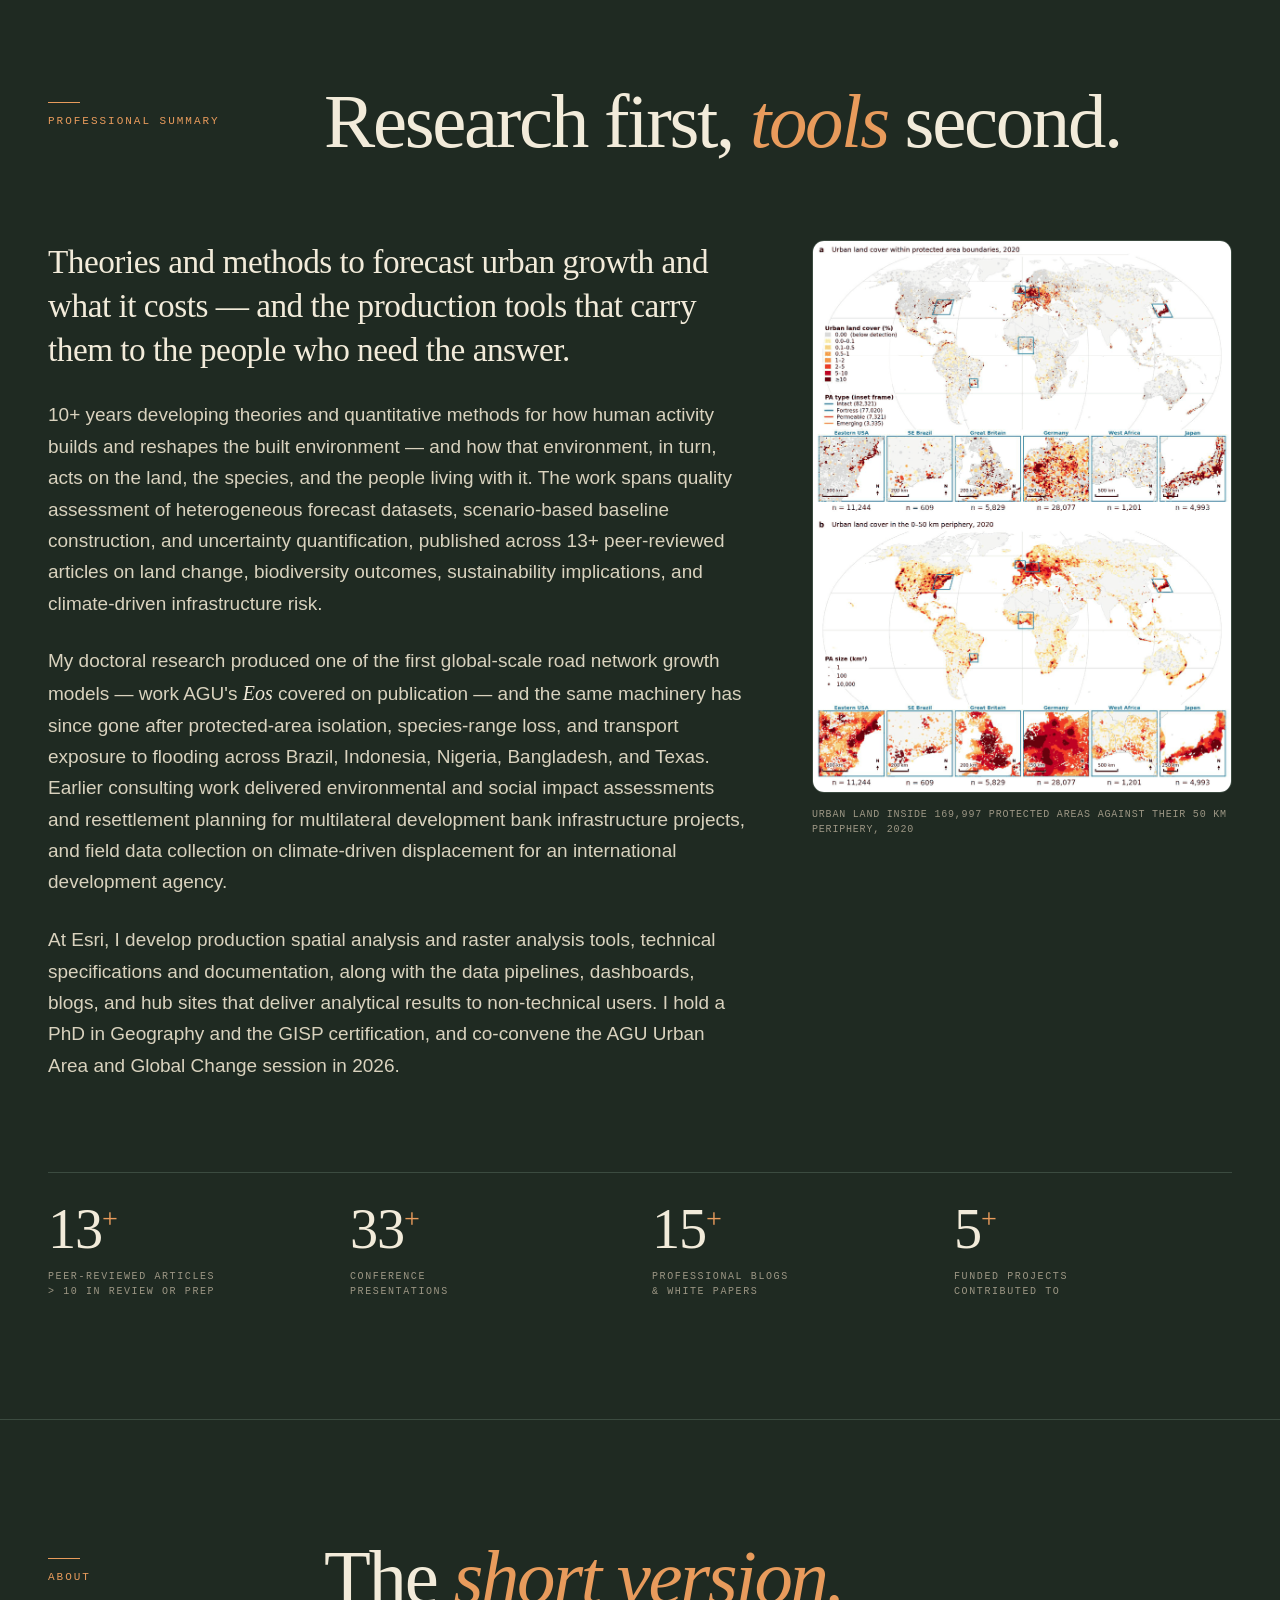
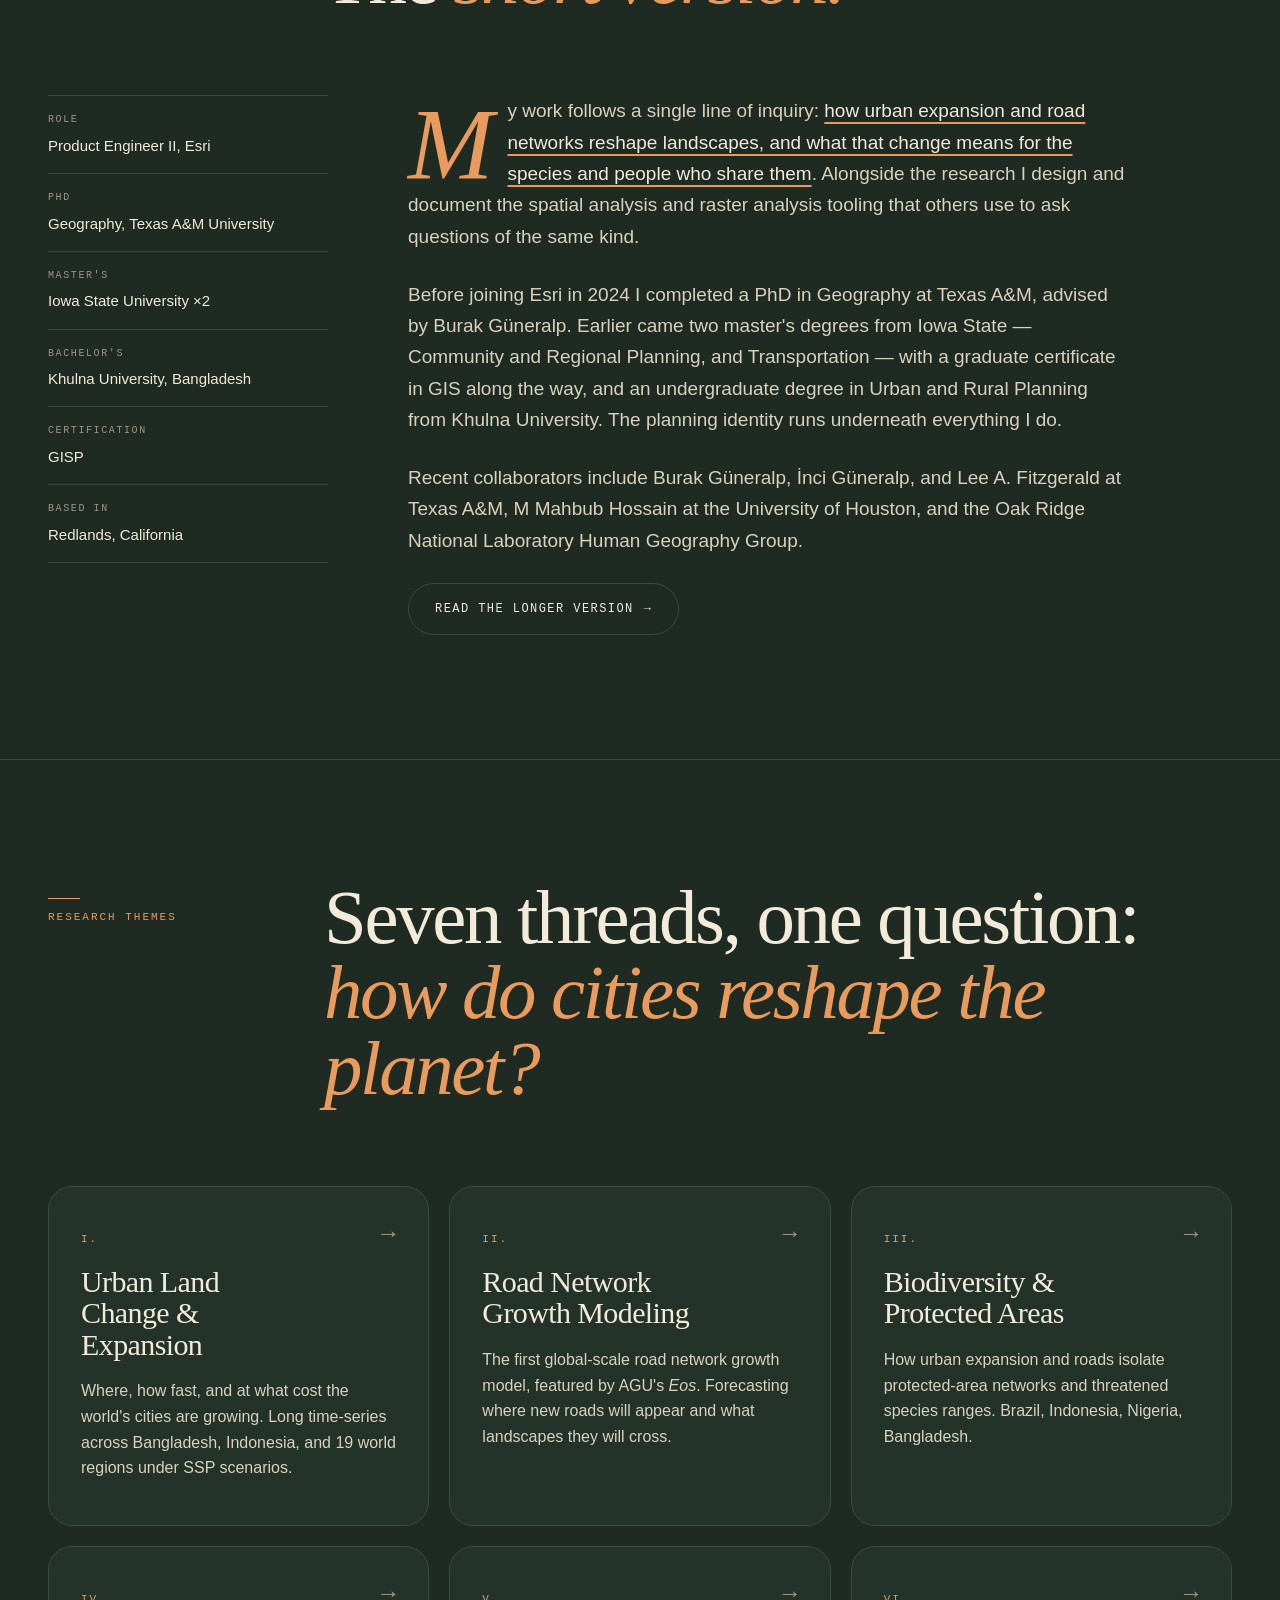
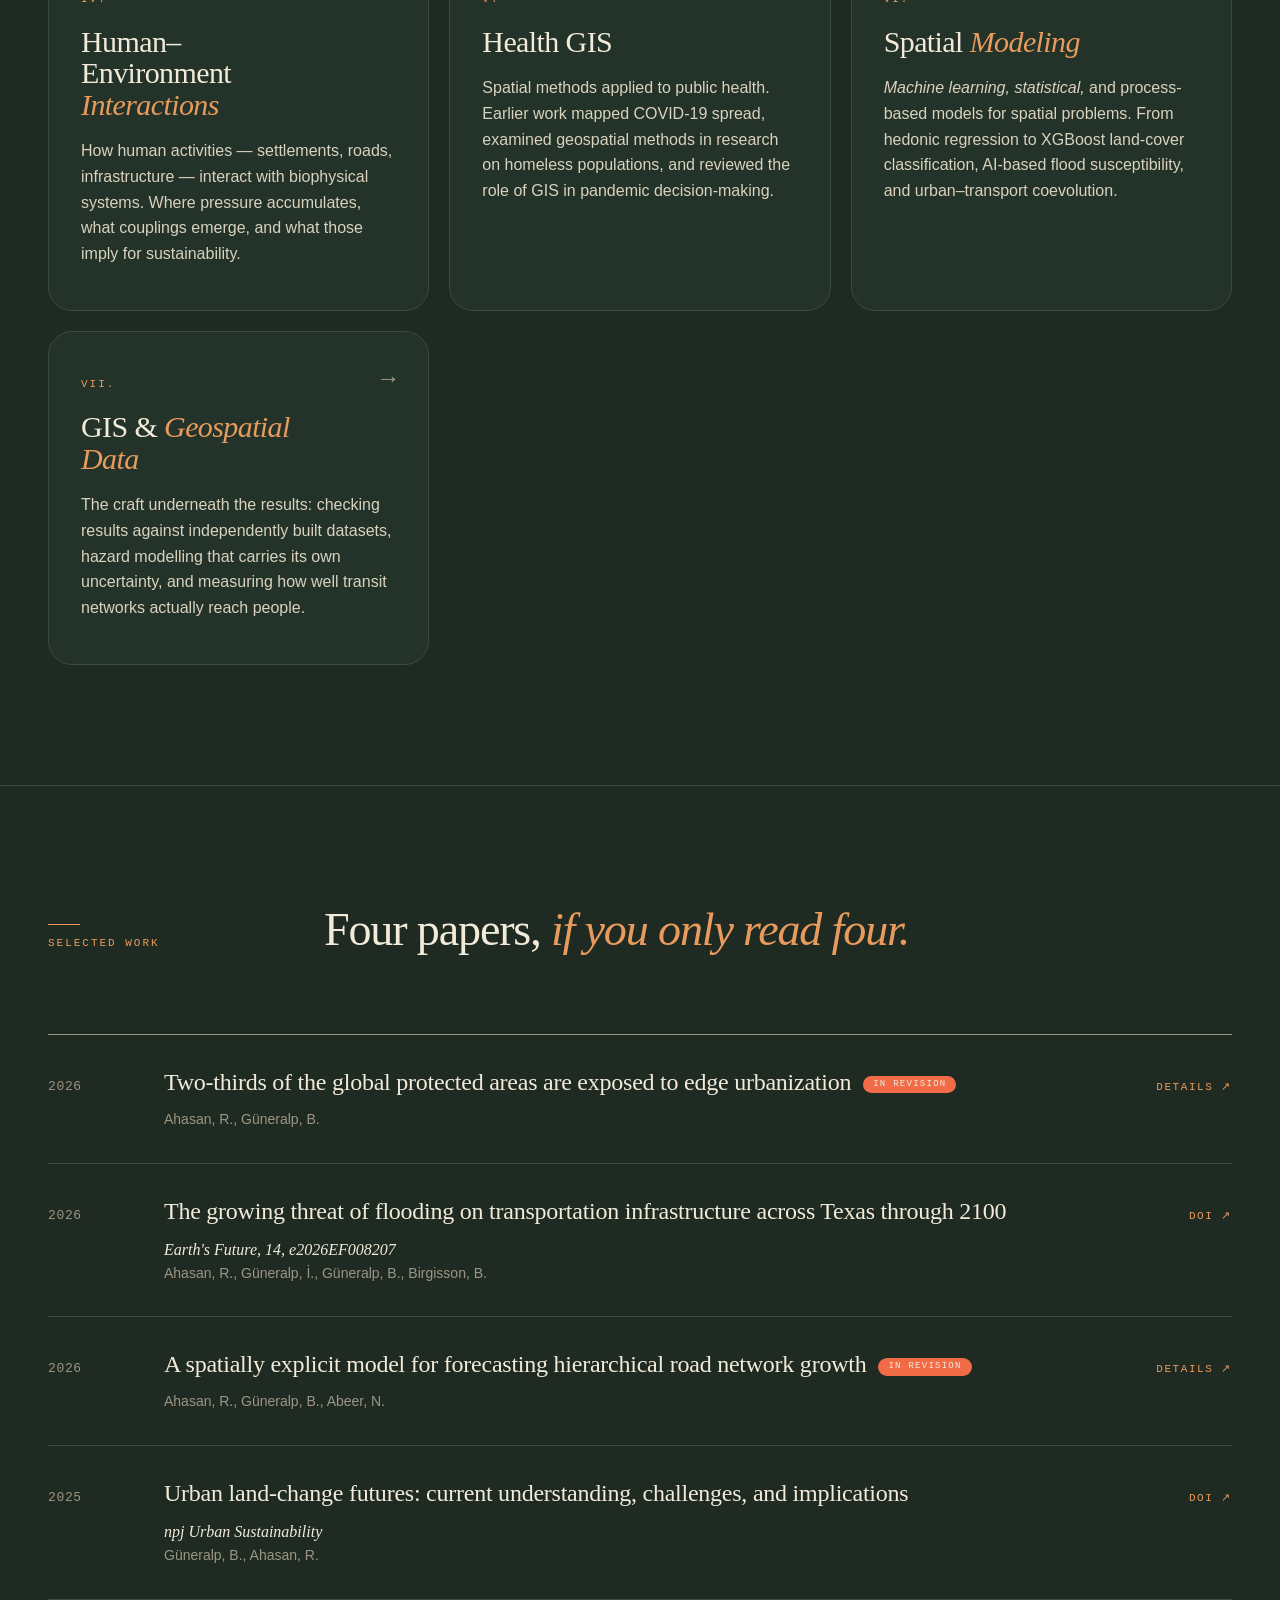
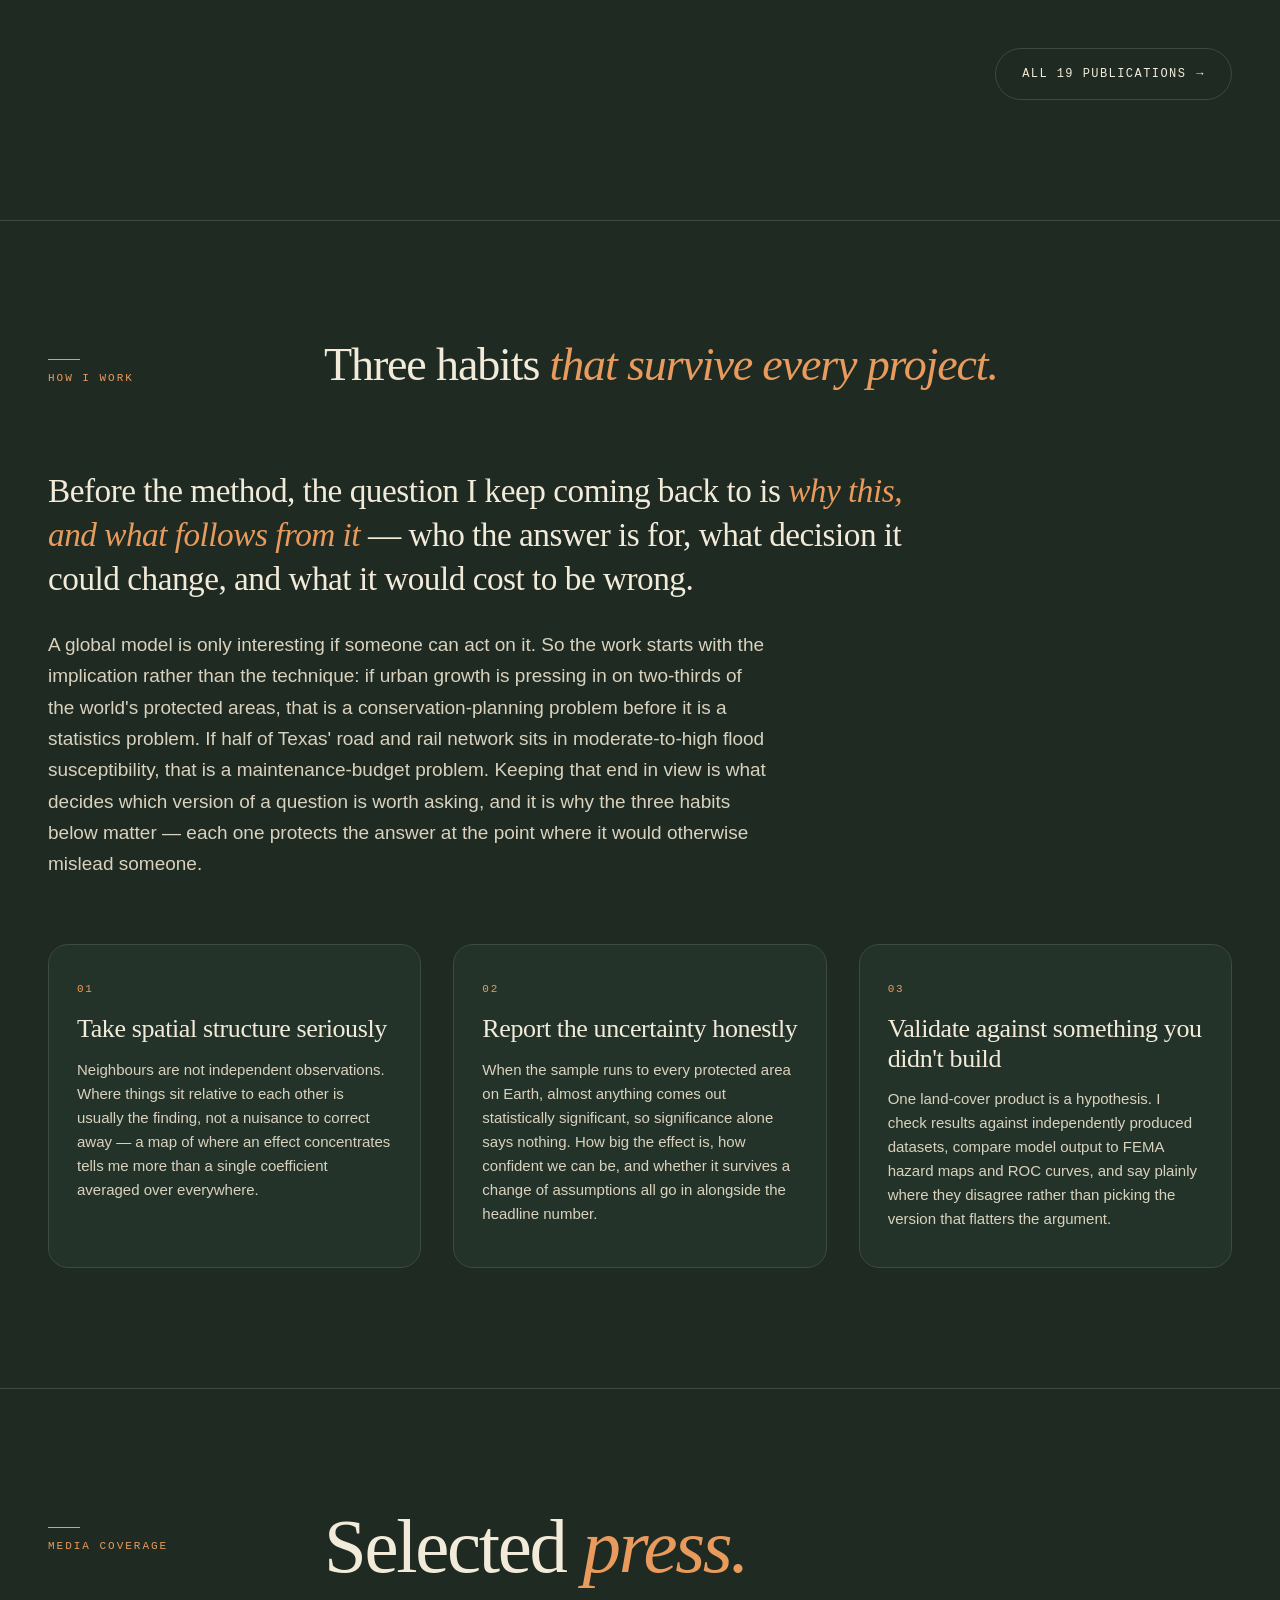
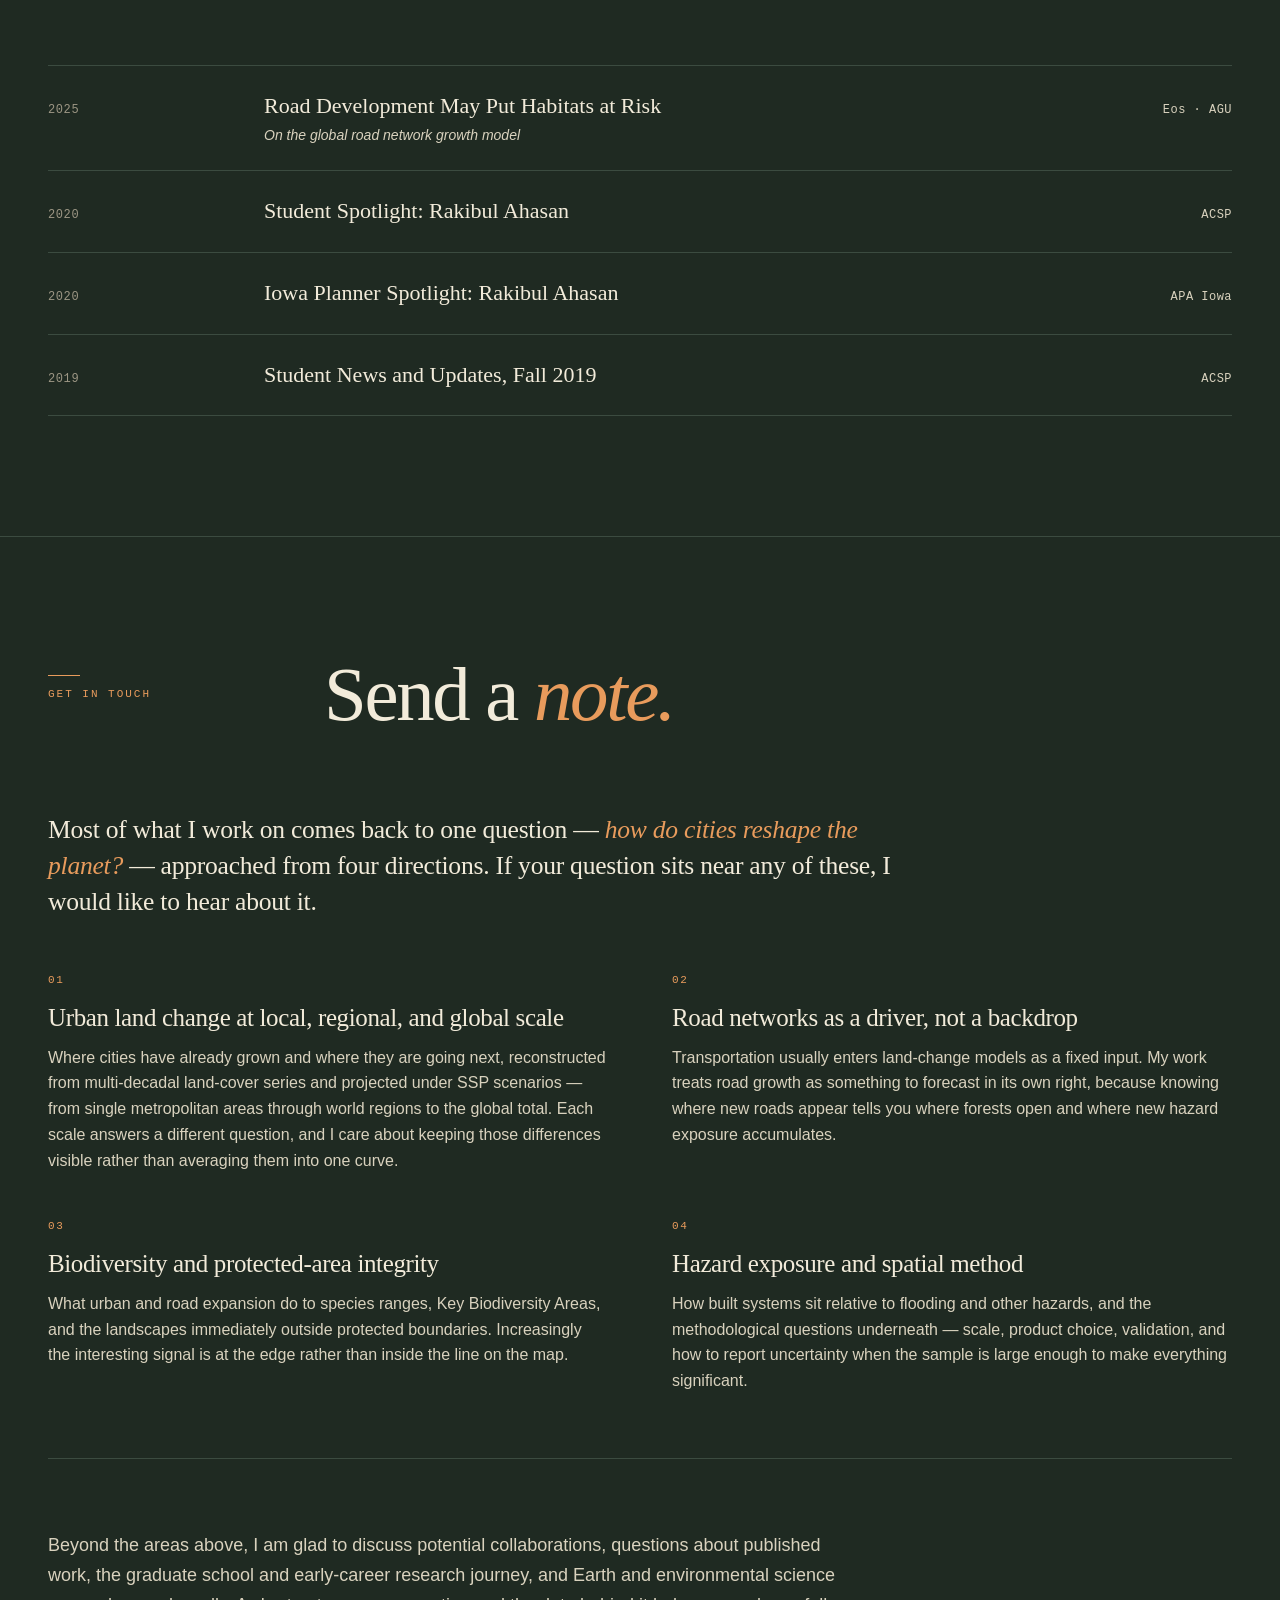
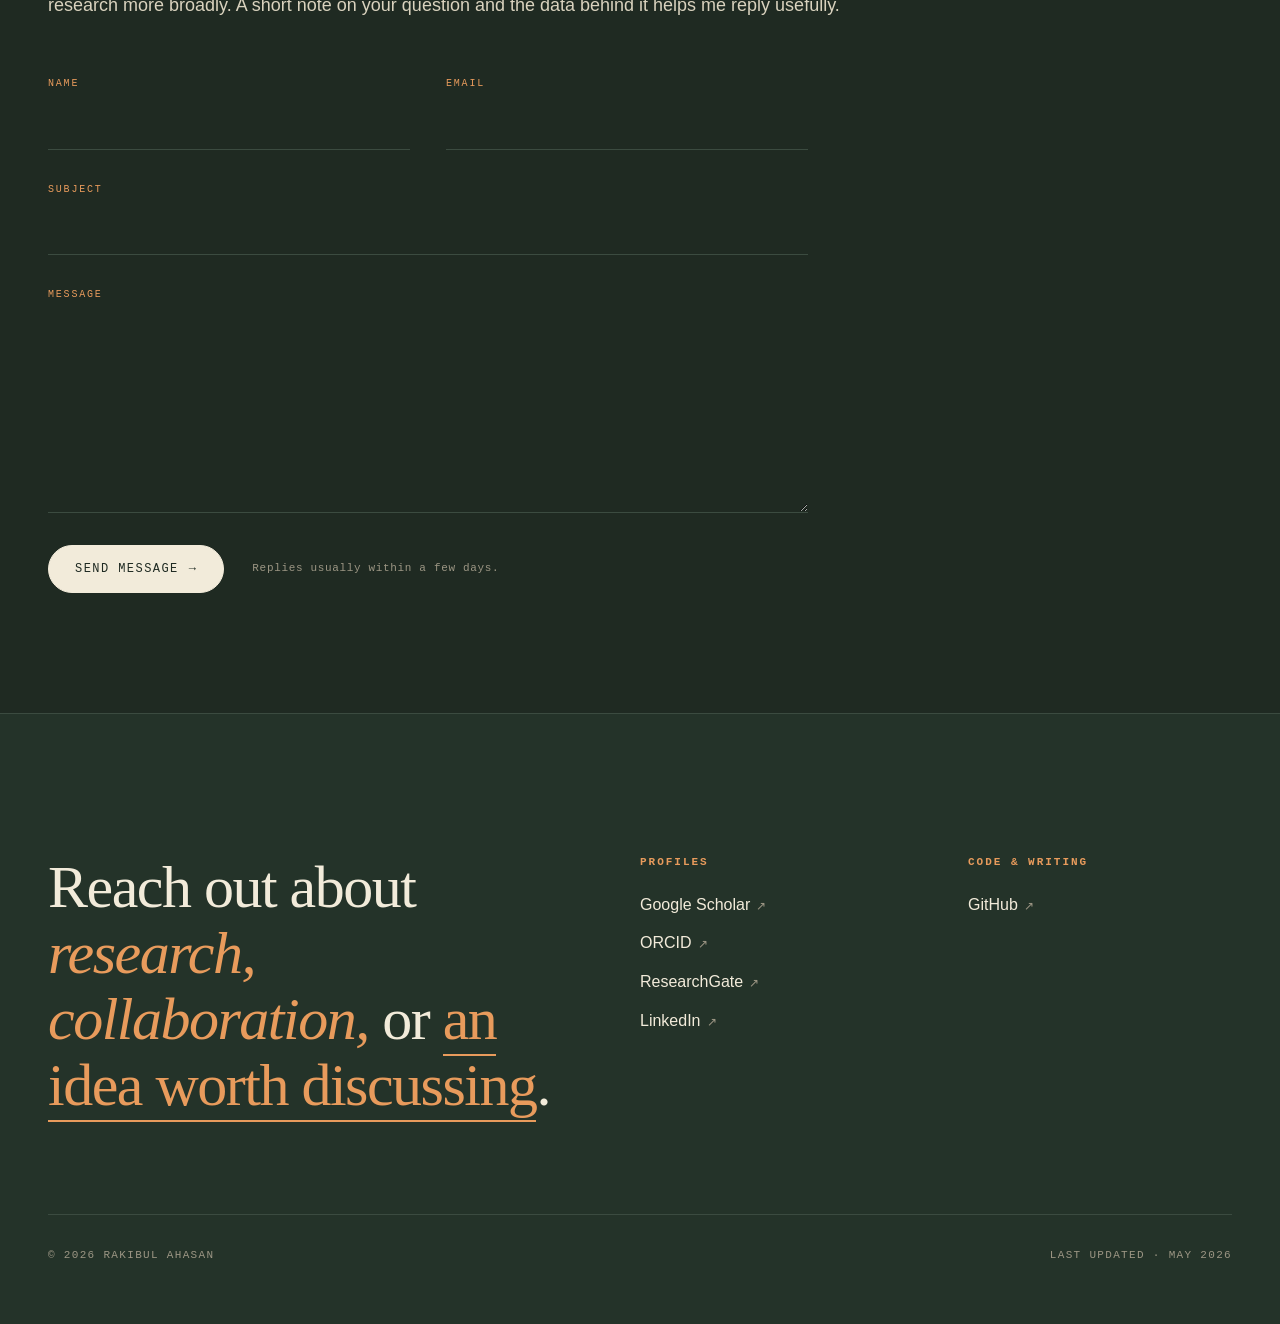
==== commit 6bb73a1a: "changes" ====
--- a/index.html
+++ b/index.html
@@ -35,16 +35,87 @@
   <link href="https://fonts.googleapis.com/css2?family=Bricolage+Grotesque:opsz,wght@12..96,200..800&family=Instrument+Serif:ital@0;1&family=JetBrains+Mono:wght@400;500&display=swap" rel="stylesheet" />
   <meta http-equiv="Content-Security-Policy" content="default-src 'self'; script-src 'self' https://cloud.umami.is; style-src 'self' https://fonts.googleapis.com; font-src 'self' https://fonts.gstatic.com; img-src 'self' data:; connect-src 'self' https://formspree.io https://cloud.umami.is https://api-gateway.umami.dev; form-action https://formspree.io; base-uri 'self'; object-src 'none'; frame-src 'none'" />
   <meta name="referrer" content="strict-origin-when-cross-origin" />
-  <link rel="stylesheet" href="styles.css?v=20260825g" />
+  <link rel="stylesheet" href="styles.css?v=20260901a" />
   <!-- Umami: cookieless analytics, no consent banner required -->
   <script defer src="https://cloud.umami.is/script.js" data-website-id="e248c6ed-f16d-45dd-a9fe-fede9e4f2961"></script>
+  <script type="application/ld+json">
+  {
+    "@context": "https://schema.org",
+    "@graph": [
+      {
+        "@type": "Person",
+        "@id": "https://www.rakibulahasan.com/#person",
+        "name": "Rakibul Ahasan",
+        "givenName": "Rakibul",
+        "familyName": "Ahasan",
+        "honorificSuffix": "PhD",
+        "url": "https://www.rakibulahasan.com/",
+        "image": "https://www.rakibulahasan.com/assets/share-card.jpg",
+        "jobTitle": "Product Engineer II",
+        "worksFor": {
+          "@type": "Organization",
+          "name": "Esri",
+          "url": "https://www.esri.com"
+        },
+        "alumniOf": [
+          {
+            "@type": "CollegeOrUniversity",
+            "name": "Texas A&M University",
+            "url": "https://www.tamu.edu"
+          },
+          {
+            "@type": "CollegeOrUniversity",
+            "name": "Iowa State University",
+            "url": "https://www.iastate.edu"
+          },
+          {
+            "@type": "CollegeOrUniversity",
+            "name": "Khulna University"
+          }
+        ],
+        "knowsAbout": [
+          "Urban land change",
+          "Road network modeling",
+          "Biodiversity conservation",
+          "Geographic information systems",
+          "Spatial analysis",
+          "Raster analysis",
+          "Land change modeling",
+          "Flood susceptibility modeling",
+          "Health GIS",
+          "Protected areas",
+          "Spatial data science"
+        ],
+        "description": "Geographer and GIS professional developing theories and methods to forecast urban growth and its consequences for land, biodiversity, and infrastructure.",
+        "sameAs": [
+          "https://scholar.google.com/citations?user=SDBFKlsAAAAJ&hl=en",
+          "https://orcid.org/0000-0003-4772-8499",
+          "https://www.researchgate.net/profile/Rakibul-Ahasan",
+          "https://www.linkedin.com/in/rakibulahasan/",
+          "https://github.com/rahasan36",
+          "https://www.esri.com/arcgis-blog/author/rahasan"
+        ]
+      },
+      {
+        "@type": "WebSite",
+        "@id": "https://www.rakibulahasan.com/#website",
+        "url": "https://www.rakibulahasan.com/",
+        "name": "Rakibul Ahasan",
+        "inLanguage": "en-US",
+        "publisher": {
+          "@id": "https://www.rakibulahasan.com/#person"
+        }
+      }
+    ]
+  }
+  </script>
 </head>
 <body>
 
 
 <div class="orb" aria-hidden="true"></div>
 
-<script src="orb.js?v=20260825g"></script>
+<script src="orb.js?v=20260901a"></script>
 
 <header class="site">
   <div class="container header-row">
@@ -184,18 +255,18 @@
 
     <div class="news-grid" data-news>
 
-      <a class="news-card" href="https://community.esri.com/en/discussion/1717070/september-2026-revealing-spatial-patterns-with-density-analysis-in-arcgis-pro" target="_blank" rel="noopener noreferrer">
-        <span class="news-meta"><span class="news-tag is-upcoming">Upcoming</span><span class="news-date">Sep 2026</span></span>
-        <h3>Revealing spatial patterns with density analysis in ArcGIS Pro</h3>
-        <p>A talk for the Esri GIS in Higher Education Chat, on getting more out of density analysis than a default heat map.</p>
-        <span class="news-cta">Esri Community <span class="arrow">&#8599;</span></span>
-      </a>
-
       <a class="news-card" href="https://www.agu.org/annual-meeting" target="_blank" rel="noopener noreferrer">
         <span class="news-meta"><span class="news-tag is-convening">Convening</span><span class="news-date">Dec 2026</span></span>
         <h3>Urban Area and Global Change</h3>
         <p>Co-convening the session at AGU 2026 in San Francisco, 7&ndash;11 December.</p>
         <span class="news-cta">AGU Annual Meeting <span class="arrow">&#8599;</span></span>
+      </a>
+
+      <a class="news-card" href="https://community.esri.com/en/discussion/1717070/september-2026-revealing-spatial-patterns-with-density-analysis-in-arcgis-pro" target="_blank" rel="noopener noreferrer">
+        <span class="news-meta"><span class="news-tag is-delivered">Delivered</span><span class="news-date">Sep 2026</span></span>
+        <h3>Revealing spatial patterns with density analysis in ArcGIS Pro</h3>
+        <p>A talk for the Esri GIS in Higher Education Chat, on getting more out of density analysis than a default heat map.</p>
+        <span class="news-cta">Session thread <span class="arrow">&#8599;</span></span>
       </a>
 
       <a class="news-card" href="https://doi.org/10.1029/2026EF008207" target="_blank" rel="noopener noreferrer">
@@ -605,13 +676,13 @@
 </footer>
 
 
-<script src="section-nav.js?v=20260825g"></script>
-
-<script src="lightbox.js?v=20260825g"></script>
-
-<script src="form.js?v=20260825g"></script>
-
-<script src="whats-new.js?v=20260825g"></script>
+<script src="section-nav.js?v=20260901a"></script>
+
+<script src="lightbox.js?v=20260901a"></script>
+
+<script src="form.js?v=20260901a"></script>
+
+<script src="whats-new.js?v=20260901a"></script>
 
 </body>
 </html>
--- a/styles.css
+++ b/styles.css
@@ -2273,6 +2273,7 @@
 .news-tag.is-published { background: var(--moss); }
 .news-tag.is-preprint  { background: var(--cream-soft); }
 .news-tag.is-convening { background: var(--coral); color: var(--cream); }
+.news-tag.is-delivered { background: var(--cream-mute); }
 .news-date {
   font-family: var(--mono);
   font-size: 10px;
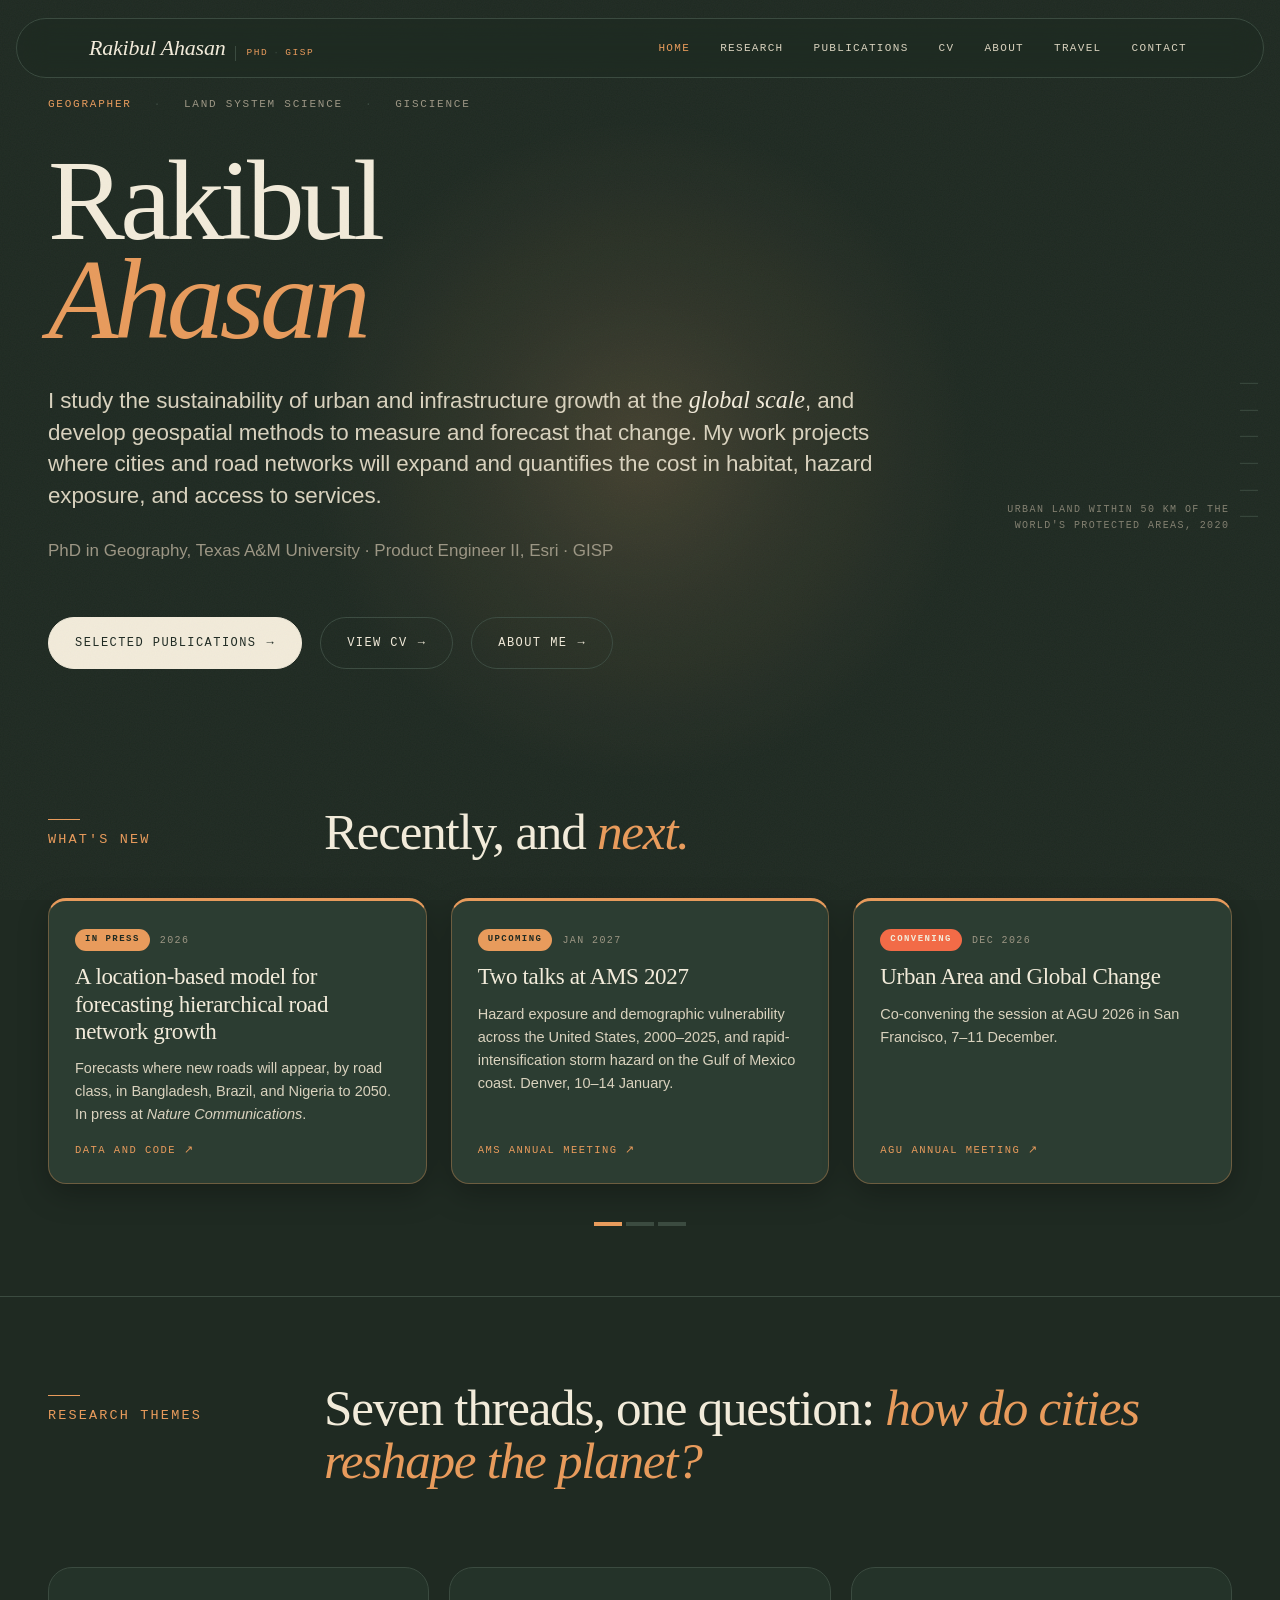
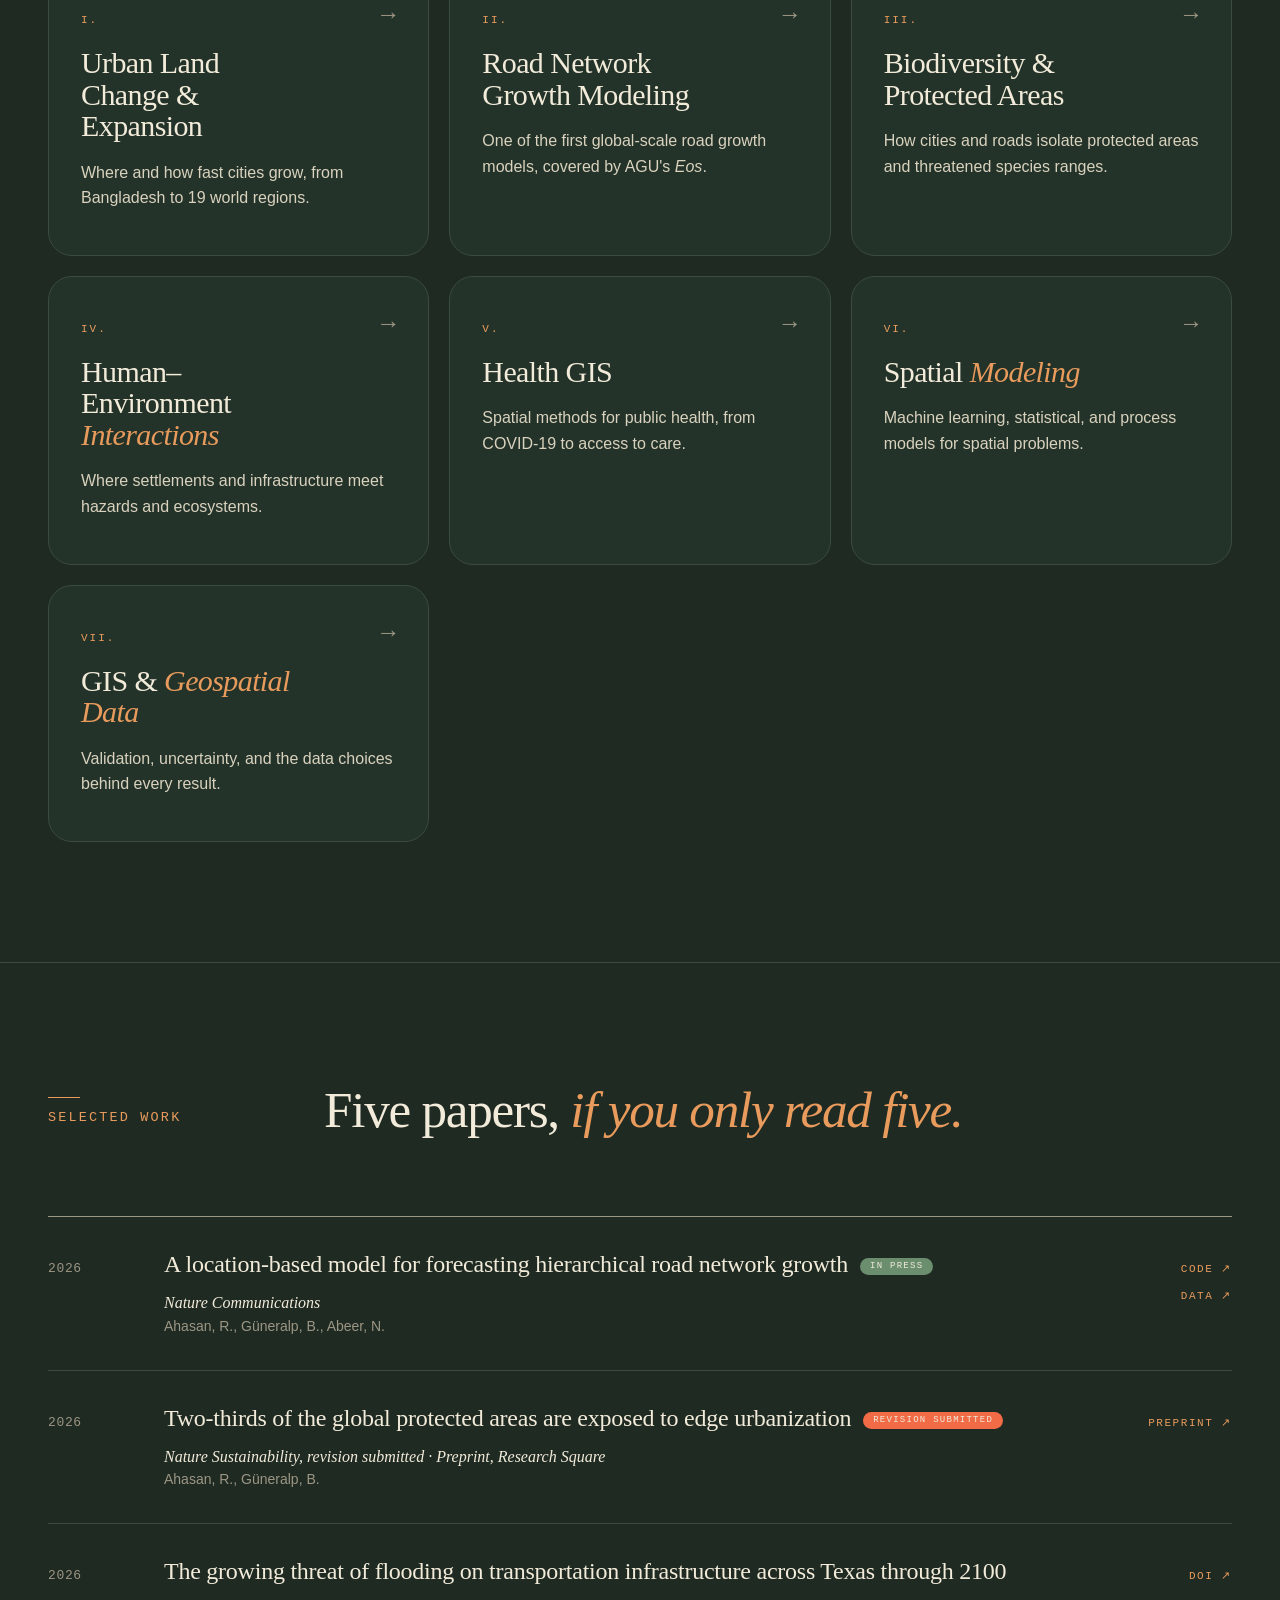
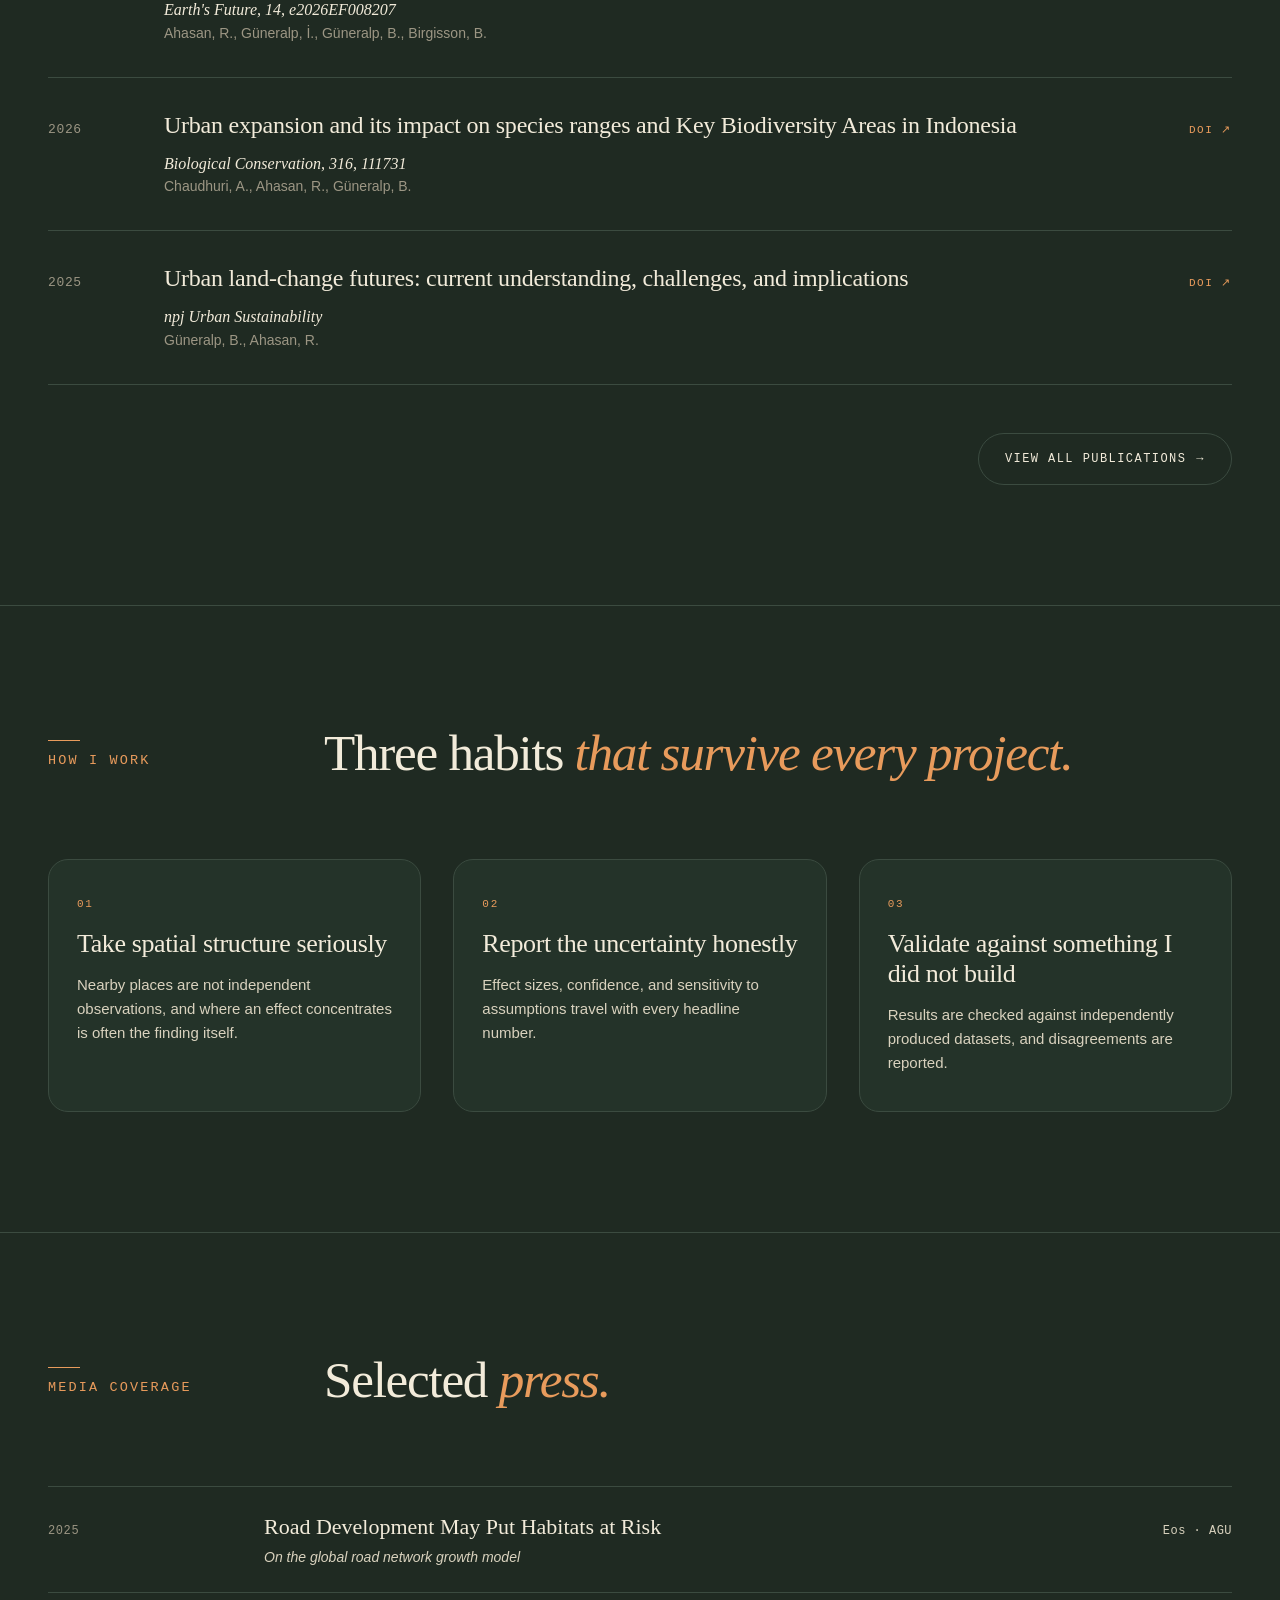
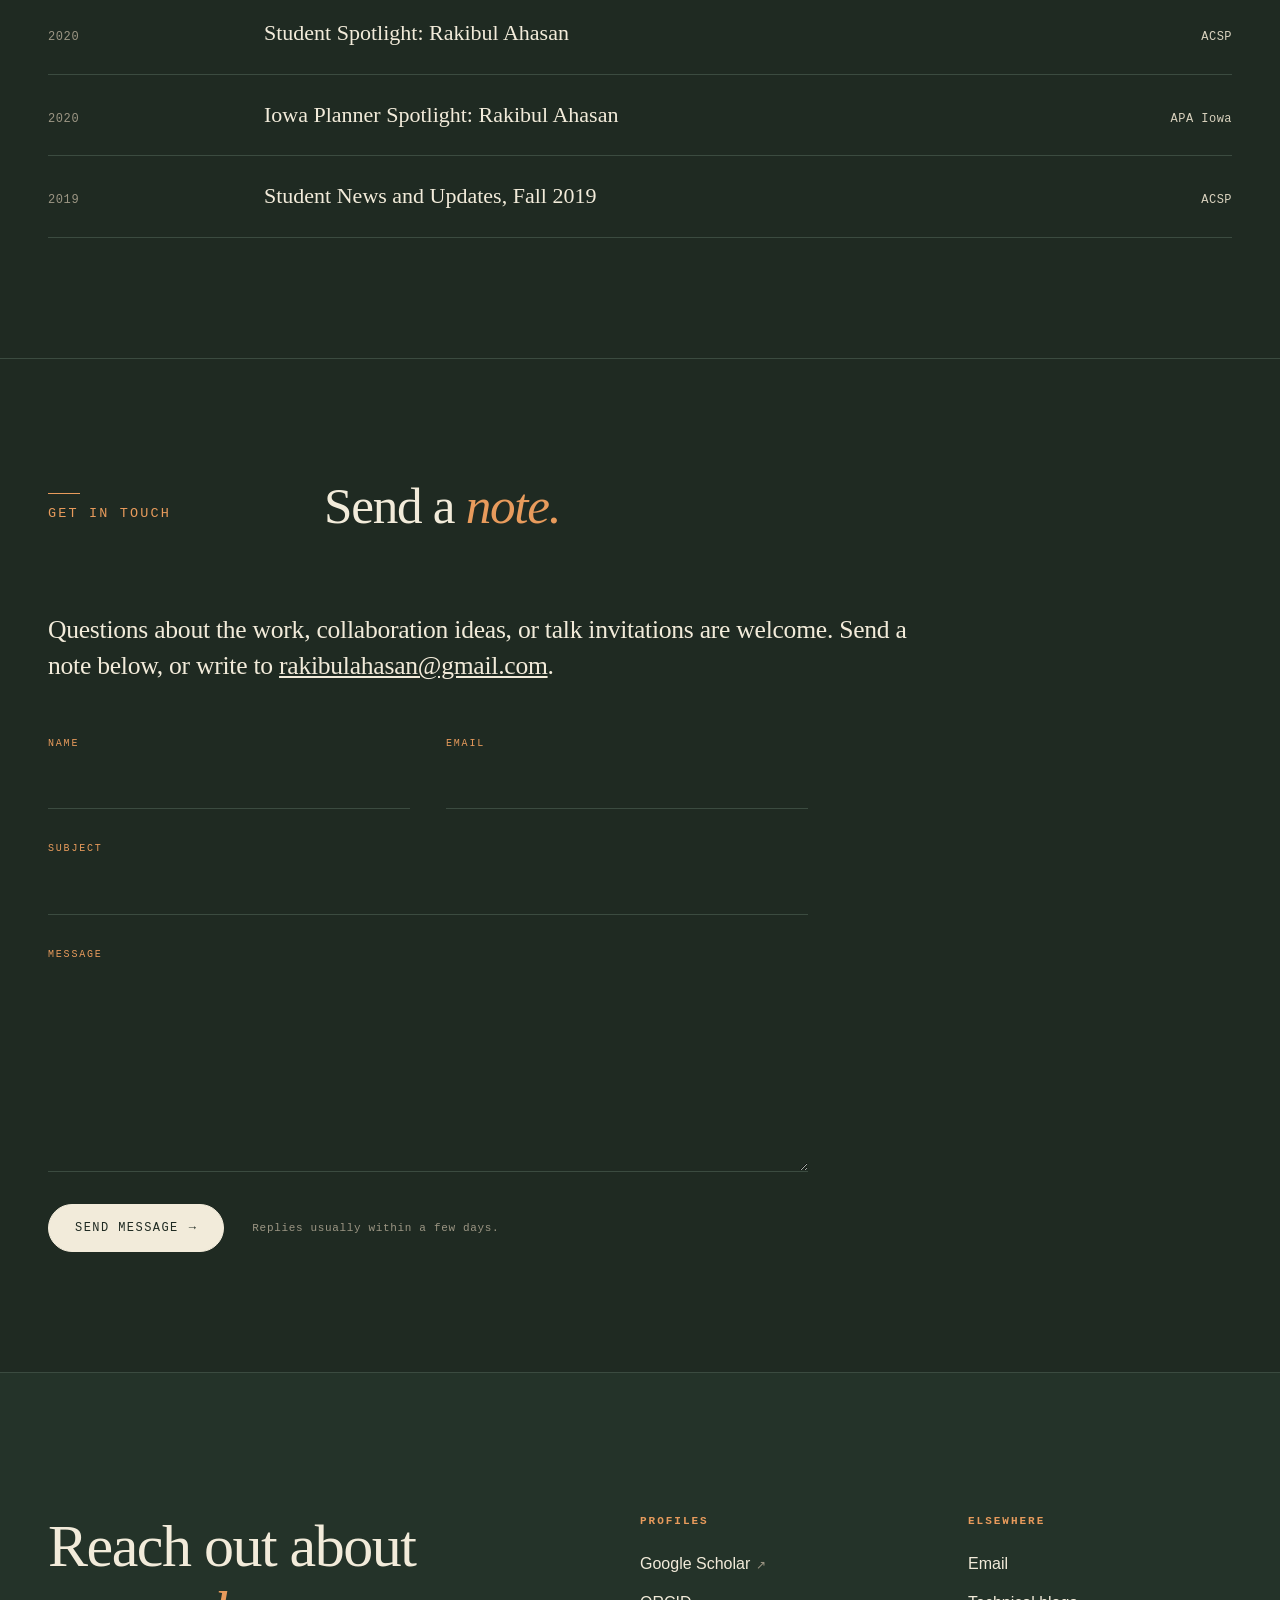
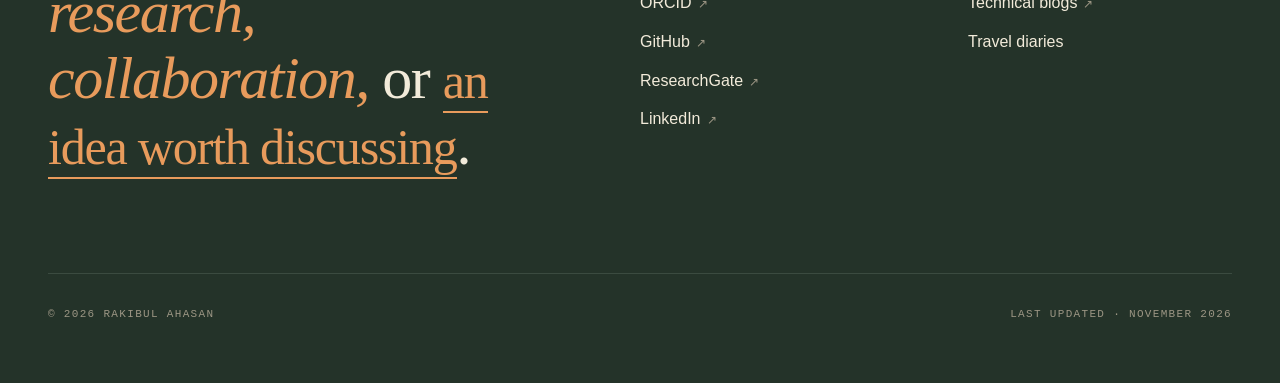
==== commit 45620311: "simplification" ====
--- a/index.html
+++ b/index.html
@@ -35,7 +35,7 @@
   <link href="https://fonts.googleapis.com/css2?family=Bricolage+Grotesque:opsz,wght@12..96,200..800&family=Instrument+Serif:ital@0;1&family=JetBrains+Mono:wght@400;500&display=swap" rel="stylesheet" />
   <meta http-equiv="Content-Security-Policy" content="default-src 'self'; script-src 'self' https://cloud.umami.is; style-src 'self' https://fonts.googleapis.com; font-src 'self' https://fonts.gstatic.com; img-src 'self' data:; connect-src 'self' https://formspree.io https://cloud.umami.is https://api-gateway.umami.dev; form-action https://formspree.io; base-uri 'self'; object-src 'none'; frame-src 'none'" />
   <meta name="referrer" content="strict-origin-when-cross-origin" />
-  <link rel="stylesheet" href="styles.css?v=20260901a" />
+  <link rel="stylesheet" href="styles.css?v=20261124c" />
   <!-- Umami: cookieless analytics, no consent banner required -->
   <script defer src="https://cloud.umami.is/script.js" data-website-id="e248c6ed-f16d-45dd-a9fe-fede9e4f2961"></script>
   <script type="application/ld+json">
@@ -115,7 +115,7 @@
 
 <div class="orb" aria-hidden="true"></div>
 
-<script src="orb.js?v=20260901a"></script>
+<script src="orb.js?v=20261124a"></script>
 
 <header class="site">
   <div class="container header-row">
@@ -123,10 +123,10 @@
     <button class="nav-toggle" type="button" aria-label="Open menu" aria-expanded="false" aria-controls="primary-nav"><span></span><span></span><span></span></button>
     <nav class="primary" id="primary-nav" aria-label="Primary">
       <a href="index.html" class="active">Home</a>
-      <a href="about.html">About</a>
       <a href="research.html">Research</a>
       <a href="publications.html">Publications</a>
       <a href="cv.html">CV</a>
+      <a href="about.html">About</a>
       <a href="travel.html">Travel</a>
       <a href="contact.html">Contact</a>
     </nav>
@@ -136,8 +136,6 @@
 
 <nav class="section-nav" aria-label="Page sections">
     <a href="#whats-new" data-target="whats-new"><span class="label">What&#39;s new</span><span class="tick" aria-hidden="true"></span></a>
-    <a href="#summary" data-target="summary"><span class="label">Summary</span><span class="tick" aria-hidden="true"></span></a>
-    <a href="#about" data-target="about"><span class="label">About</span><span class="tick" aria-hidden="true"></span></a>
     <a href="#research" data-target="research"><span class="label">Research</span><span class="tick" aria-hidden="true"></span></a>
     <a href="#selected" data-target="selected"><span class="label">Selected work</span><span class="tick" aria-hidden="true"></span></a>
     <a href="#approach" data-target="approach"><span class="label">How I work</span><span class="tick" aria-hidden="true"></span></a>
@@ -146,12 +144,17 @@
 </nav>
 
 <section class="hero">
-  <div class="hero-photo" aria-hidden="true"></div>
+  <div class="hero-map-wrap" aria-hidden="true">
+    <div class="hero-map"></div>
+    <p class="hero-map-cap">Urban land within 50 km of the world&#39;s protected areas, 2020</p>
+  </div>
   <div class="container">
     <div class="hero-meta rise d1">
-      <span class="coord">34°03′N · 117°11′W</span>
-      <span class="sep">/</span>
-      <span class="live">Esri</span>
+      <span class="coord">Geographer</span>
+      <span class="sep">&middot;</span>
+      <span>Land system science</span>
+      <span class="sep">&middot;</span>
+      <span>GIScience</span>
     </div>
 
     <h1 class="hero-name rise d2">
@@ -160,90 +163,32 @@
     </h1>
 
     <p class="hero-sub rise d3">
-      I develop <em>theories and methods to forecast</em> where cities will grow and what that
-      growth will cost &mdash; in habitat, in hazard exposure, in the systems people depend on
-      &mdash; and, at Esri, build the spatial analysis and raster analysis tools that make those methods usable.
+      I study the sustainability of urban and infrastructure growth at the <em>global scale</em>,
+      and develop geospatial methods to measure and forecast that change. My work projects where
+      cities and road networks will expand and quantifies the cost in habitat, hazard exposure,
+      and access to services.
     </p>
 
     <p class="hero-detail rise d3">
-      My doctoral research produced <strong>one of the first global-scale road network growth models</strong>,
-      work AGU&#39;s <em>Eos</em> covered on publication. The same machinery now drives studies of
-      protected-area isolation, species-range loss, and transport exposure to flooding across
-      Brazil, Indonesia, Nigeria, Bangladesh, and Texas &mdash; <strong>13+ peer-reviewed articles</strong>,
-      <strong>10+ more in review or in preparation</strong>, and 33+ conference presentations,
-      held together by a preference for models that take spatial structure seriously and state their
-      uncertainty plainly.
+      PhD in Geography, Texas A&amp;M University &middot; Product Engineer II, Esri &middot; GISP
     </p>
 
     <div class="hero-cta rise d4">
       <a href="publications.html" class="btn">
-        Selected Publications
-        <span class="arrow">→</span>
+        Selected publications
+        <span class="arrow">&rarr;</span>
       </a>
       <a href="cv.html" class="btn ghost">
         View CV
-        <span class="arrow">→</span>
-      </a>
-    </div>
-  </div>
-</section>
-
-<!-- Latest publications strip -->
-<div class="marquee" aria-label="Latest publications">
-  <div class="marquee-track">
-
-    <a href="https://doi.org/10.1016/j.biocon.2026.111731" target="_blank" rel="noopener noreferrer" class="latest biodiv">
-      <span class="dot"></span>
-      <span class="latest-tag is-live">Latest</span>
-      <span class="latest-title">Urban impacts on Indonesia's biodiversity</span>
-      <span class="latest-meta">2026 · <em>Biological Conservation</em></span>
-    </a>
-    <span class="pip"></span>
-
-    <a href="publications.html" class="latest roads">
-      <span class="dot"></span>
-      <span class="latest-tag">In Revision</span>
-      <span class="latest-title">A global model of hierarchical road network growth</span>
-      <span class="latest-meta">2026</span>
-    </a>
-    <span class="pip"></span>
-
-    <a href="https://doi.org/10.1029/2026EF008207" target="_blank" rel="noopener noreferrer" class="latest environment">
-      <span class="dot"></span>
-      <span class="latest-tag is-live">Latest</span>
-      <span class="latest-title">Texas transport infrastructure under flood risk</span>
-      <span class="latest-meta">2026 · <em>Earth's Future</em></span>
-    </a>
-    <span class="pip"></span>
-
-    <!-- duplicate set for seamless loop -->
-    <a href="https://doi.org/10.1016/j.biocon.2026.111731" target="_blank" rel="noopener noreferrer" class="latest biodiv">
-      <span class="dot"></span>
-      <span class="latest-tag is-live">Latest</span>
-      <span class="latest-title">Urban impacts on Indonesia's biodiversity</span>
-      <span class="latest-meta">2026 · <em>Biological Conservation</em></span>
-    </a>
-    <span class="pip"></span>
-
-    <a href="publications.html" class="latest roads">
-      <span class="dot"></span>
-      <span class="latest-tag">In Revision</span>
-      <span class="latest-title">A global model of hierarchical road network growth</span>
-      <span class="latest-meta">2026</span>
-    </a>
-    <span class="pip"></span>
-
-    <a href="https://doi.org/10.1029/2026EF008207" target="_blank" rel="noopener noreferrer" class="latest environment">
-      <span class="dot"></span>
-      <span class="latest-tag is-live">Latest</span>
-      <span class="latest-title">Texas transport infrastructure under flood risk</span>
-      <span class="latest-meta">2026 · <em>Earth's Future</em></span>
-    </a>
-    <span class="pip"></span>
-
-  </div>
-</div>
-
+        <span class="arrow">&rarr;</span>
+      </a>
+      <a href="about.html" class="btn ghost">
+        About me
+        <span class="arrow">&rarr;</span>
+      </a>
+    </div>
+  </div>
+</section>
 
 <!-- What's new -->
 <section class="s is-tight" id="whats-new">
@@ -254,6 +199,20 @@
     </div>
 
     <div class="news-grid" data-news>
+
+      <a class="news-card" href="https://doi.org/10.5281/zenodo.23333891" target="_blank" rel="noopener noreferrer">
+        <span class="news-meta"><span class="news-tag is-upcoming">In press</span><span class="news-date">2026</span></span>
+        <h3>A location-based model for forecasting hierarchical road network growth</h3>
+        <p>Forecasts where new roads will appear, by road class, in Bangladesh, Brazil, and Nigeria to 2050. In press at <em>Nature Communications</em>.</p>
+        <span class="news-cta">Data and code <span class="arrow">&#8599;</span></span>
+      </a>
+
+      <a class="news-card" href="https://annual.ametsoc.org/2027/" target="_blank" rel="noopener noreferrer">
+        <span class="news-meta"><span class="news-tag is-upcoming">Upcoming</span><span class="news-date">Jan 2027</span></span>
+        <h3>Two talks at AMS 2027</h3>
+        <p>Hazard exposure and demographic vulnerability across the United States, 2000&ndash;2025, and rapid-intensification storm hazard on the Gulf of Mexico coast. Denver, 10&ndash;14 January.</p>
+        <span class="news-cta">AMS Annual Meeting <span class="arrow">&#8599;</span></span>
+      </a>
 
       <a class="news-card" href="https://www.agu.org/annual-meeting" target="_blank" rel="noopener noreferrer">
         <span class="news-meta"><span class="news-tag is-convening">Convening</span><span class="news-date">Dec 2026</span></span>
@@ -262,119 +221,48 @@
         <span class="news-cta">AGU Annual Meeting <span class="arrow">&#8599;</span></span>
       </a>
 
+      <a class="news-card" href="https://www.agu.org/annual-meeting" target="_blank" rel="noopener noreferrer">
+        <span class="news-meta"><span class="news-tag is-upcoming">Upcoming</span><span class="news-date">Dec 2026</span></span>
+        <h3>Urbanization and the isolation of protected areas</h3>
+        <p>A talk at AGU 2026 on how accelerating urbanization physically isolates the global protected-area network.</p>
+        <span class="news-cta">AGU Annual Meeting <span class="arrow">&#8599;</span></span>
+      </a>
+
       <a class="news-card" href="https://community.esri.com/en/discussion/1717070/september-2026-revealing-spatial-patterns-with-density-analysis-in-arcgis-pro" target="_blank" rel="noopener noreferrer">
         <span class="news-meta"><span class="news-tag is-delivered">Delivered</span><span class="news-date">Sep 2026</span></span>
-        <h3>Revealing spatial patterns with density analysis in ArcGIS Pro</h3>
-        <p>A talk for the Esri GIS in Higher Education Chat, on getting more out of density analysis than a default heat map.</p>
+        <h3>Density analysis in ArcGIS Pro</h3>
+        <p>A talk for the Esri GIS in Higher Education Chat.</p>
         <span class="news-cta">Session thread <span class="arrow">&#8599;</span></span>
       </a>
 
       <a class="news-card" href="https://doi.org/10.1029/2026EF008207" target="_blank" rel="noopener noreferrer">
         <span class="news-meta"><span class="news-tag is-published">Published</span><span class="news-date">2026</span></span>
-        <h3>The growing threat of flooding on transportation infrastructure across Texas through 2100</h3>
-        <p>Half the state&#39;s road and rail network sits in moderate-to-very-high flood susceptibility, and the hazard surface itself shifts under every SSP pathway.</p>
+        <h3>Flooding and Texas transportation through 2100</h3>
+        <p>Half the state&#39;s road and rail network lies in moderate-to-very-high flood susceptibility.</p>
         <span class="news-cta">Earth&#39;s Future <span class="arrow">&#8599;</span></span>
       </a>
 
       <a class="news-card" href="https://doi.org/10.21203/rs.3.rs-9323492/v1" target="_blank" rel="noopener noreferrer">
         <span class="news-meta"><span class="news-tag is-preprint">Preprint</span><span class="news-date">2026</span></span>
-        <h3>Two-thirds of the global protected areas are exposed to edge urbanization</h3>
-        <p>Urban land inside and around 169,997 protected areas, 1992 to 2020. The signal turns out to be at the edge rather than inside the boundary.</p>
+        <h3>Edge urbanization around protected areas</h3>
+        <p>Urban growth around 169,997 protected areas from 1992 to 2020 concentrates at the boundary.</p>
         <span class="news-cta">Read the preprint <span class="arrow">&#8599;</span></span>
       </a>
 
       <a class="news-card" href="https://doi.org/10.1016/j.biocon.2026.111731" target="_blank" rel="noopener noreferrer">
         <span class="news-meta"><span class="news-tag is-published">Published</span><span class="news-date">2026</span></span>
-        <h3>Urban expansion and its impact on species ranges and Key Biodiversity Areas in Indonesia</h3>
-        <p>What urban growth has cost habitat across Indonesia&#39;s 410 Key Biodiversity Areas, with Anushna Chaudhuri and Burak G&uuml;neralp.</p>
+        <h3>Urban growth and Indonesia&#39;s biodiversity</h3>
+        <p>Habitat loss to urban growth across Indonesia&#39;s 410 Key Biodiversity Areas.</p>
         <span class="news-cta">Biological Conservation <span class="arrow">&#8599;</span></span>
       </a>
 
       <a class="news-card" href="https://doi.org/10.1038/s42949-025-00308-7" target="_blank" rel="noopener noreferrer">
         <span class="news-meta"><span class="news-tag is-published">Published</span><span class="news-date">2025</span></span>
-        <h3>Urban land-change futures: current understanding, challenges, and implications</h3>
-        <p>A review of where urban land-change forecasting actually stands &mdash; 322 case study sites, and what the field still cannot answer.</p>
+        <h3>Urban land-change futures</h3>
+        <p>Where urban land-change forecasting stands, and what it still cannot answer.</p>
         <span class="news-cta">npj Urban Sustainability <span class="arrow">&#8599;</span></span>
       </a>
 
-    </div>
-  </div>
-</section>
-
-<!-- Professional summary -->
-<section class="s" id="summary">
-  <div class="container">
-    <div class="section-head">
-      <div class="section-label">Professional summary</div>
-      <h2 class="section-title">Research first, <em>tools</em> second.</h2>
-    </div>
-
-        <div class="summary-grid">
-      <div>
-    <p class="summary-lead">Theories and methods to forecast urban growth and what it costs &mdash; and the production tools that carry them to the people who need the answer.</p>
-
-        <div class="prose">
-          <p>10+ years developing theories and quantitative methods for how human activity builds and reshapes the built environment &mdash; and how that environment, in turn, acts on the land, the species, and the people living with it. The work spans quality assessment of heterogeneous forecast datasets, scenario-based baseline construction, and uncertainty quantification, published across 13+ peer-reviewed articles on land change, biodiversity outcomes, sustainability implications, and climate-driven infrastructure risk.</p>
-          <p>My doctoral research produced one of the first global-scale road network growth models &mdash; work AGU&#39;s <em>Eos</em> covered on publication &mdash; and the same machinery has since gone after protected-area isolation, species-range loss, and transport exposure to flooding across Brazil, Indonesia, Nigeria, Bangladesh, and Texas. Earlier consulting work delivered environmental and social impact assessments and resettlement planning for multilateral development bank infrastructure projects, and field data collection on climate-driven displacement for an international development agency.</p>
-          <p>At Esri, I develop production spatial analysis and raster analysis tools, technical specifications and documentation, along with the data pipelines, dashboards, blogs, and hub sites that deliver analytical results to non-technical users. I hold a PhD in Geography and the GISP certification, and co-convene the AGU Urban Area and Global Change session in 2026.</p>
-        </div>
-      </div>
-
-      <figure class="summary-figure">
-        <img src="assets/research/pa-global-home.png"
-             alt="Two world maps showing urban land cover within protected area boundaries and within their 50 km periphery in 2020, with regional insets"
-             loading="lazy" />
-        <figcaption>Urban land inside 169,997 protected areas against their 50&nbsp;km periphery, 2020</figcaption>
-      </figure>
-    </div>
-
-    <div class="stat-row">
-      <div class="stat">
-        <div class="stat-num">13<span class="unit">+</span></div>
-        <div class="stat-label">Peer-reviewed articles<br />&gt; 10 in review or prep</div>
-      </div>
-      <div class="stat">
-        <div class="stat-num">33<span class="unit">+</span></div>
-        <div class="stat-label">Conference<br />presentations</div>
-      </div>
-      <div class="stat">
-        <div class="stat-num">15<span class="unit">+</span></div>
-        <div class="stat-label">Professional blogs<br />&amp; white papers</div>
-      </div>
-      <div class="stat">
-        <div class="stat-num">5<span class="unit">+</span></div>
-        <div class="stat-label">Funded projects<br />contributed to</div>
-      </div>
-    </div>
-  </div>
-</section>
-
-<!-- About -->
-<section class="s" id="about">
-  <div class="container">
-    <div class="section-head">
-      <div class="section-label">About</div>
-      <h2 class="section-title">The <em>short version.</em></h2>
-    </div>
-
-    <div class="about-grid">
-      <aside class="about-meta">
-        <dl>
-          <div class="row"><dt>Role</dt><dd>Product Engineer II, Esri</dd></div>
-          <div class="row"><dt>PhD</dt><dd>Geography, Texas A&amp;M University</dd></div>
-          <div class="row"><dt>Master&#39;s</dt><dd>Iowa State University &times;2</dd></div>
-          <div class="row"><dt>Bachelor&#39;s</dt><dd>Khulna University, Bangladesh</dd></div>
-          <div class="row"><dt>Certification</dt><dd>GISP</dd></div>
-          <div class="row"><dt>Based in</dt><dd>Redlands, California</dd></div>
-        </dl>
-      </aside>
-
-      <div class="prose">
-        <p class="dropcap">My work follows a single line of inquiry: <span class="mark">how urban expansion and road networks reshape landscapes, and what that change means for the species and people who share them</span>. Alongside the research I design and document the spatial analysis and raster analysis tooling that others use to ask questions of the same kind.</p>
-        <p>Before joining Esri in 2024 I completed a PhD in Geography at Texas A&amp;M, advised by Burak G&uuml;neralp. Earlier came two master&#39;s degrees from Iowa State — Community and Regional Planning, and Transportation — with a graduate certificate in GIS along the way, and an undergraduate degree in Urban and Rural Planning from Khulna University. The planning identity runs underneath everything I do.</p>
-        <p>Recent collaborators include Burak G&uuml;neralp, &#304;nci G&uuml;neralp, and Lee A. Fitzgerald at Texas A&amp;M, M Mahbub Hossain at the University of Houston, and the Oak Ridge National Laboratory Human Geography Group.</p>
-        <div class="prose-cta"><a href="about.html" class="btn ghost">Read the longer version <span class="arrow">&rarr;</span></a></div>
-      </div>
     </div>
   </div>
 </section>
@@ -391,37 +279,37 @@
       <a href="research.html#urban" class="research-card">
         <div class="num">I.</div>
         <h3>Urban Land Change &amp; Expansion</h3>
-        <p>Where, how fast, and at what cost the world's cities are growing. Long time-series across Bangladesh, Indonesia, and 19 world regions under SSP scenarios.</p>
+        <p>Where and how fast cities grow, from Bangladesh to 19 world regions.</p>
       </a>
       <a href="research.html#roads" class="research-card">
         <div class="num">II.</div>
         <h3>Road Network Growth Modeling</h3>
-        <p>The first global-scale road network growth model, featured by AGU's <em>Eos</em>. Forecasting where new roads will appear and what landscapes they will cross.</p>
+        <p>One of the first global-scale road growth models, covered by AGU&#39;s <em>Eos</em>.</p>
       </a>
       <a href="research.html#biodiversity" class="research-card">
         <div class="num">III.</div>
         <h3>Biodiversity &amp; Protected Areas</h3>
-        <p>How urban expansion and roads isolate protected-area networks and threatened species ranges. Brazil, Indonesia, Nigeria, Bangladesh.</p>
+        <p>How cities and roads isolate protected areas and threatened species ranges.</p>
       </a>
       <a href="research.html#environment" class="research-card">
         <div class="num">IV.</div>
-        <h3>Human–Environment <em>Interactions</em></h3>
-        <p>How human activities — settlements, roads, infrastructure — interact with biophysical systems. Where pressure accumulates, what couplings emerge, and what those imply for sustainability.</p>
+        <h3>Human&ndash;Environment <em>Interactions</em></h3>
+        <p>Where settlements and infrastructure meet hazards and ecosystems.</p>
       </a>
       <a href="research.html#health" class="research-card">
         <div class="num">V.</div>
         <h3>Health GIS</h3>
-        <p>Spatial methods applied to public health. Earlier work mapped COVID-19 spread, examined geospatial methods in research on homeless populations, and reviewed the role of GIS in pandemic decision-making.</p>
+        <p>Spatial methods for public health, from COVID-19 to access to care.</p>
       </a>
       <a href="research.html#modeling" class="research-card">
         <div class="num">VI.</div>
         <h3>Spatial <em>Modeling</em></h3>
-        <p><em>Machine learning, statistical,</em> and process-based models for spatial problems. From hedonic regression to XGBoost land-cover classification, AI-based flood susceptibility, and urban–transport coevolution.</p>
+        <p>Machine learning, statistical, and process models for spatial problems.</p>
       </a>
       <a href="research.html#gis" class="research-card">
         <div class="num">VII.</div>
         <h3>GIS &amp; <em>Geospatial Data</em></h3>
-        <p>The craft underneath the results: checking results against independently built datasets, hazard modelling that carries its own uncertainty, and measuring how well transit networks actually reach people.</p>
+        <p>Validation, uncertainty, and the data choices behind every result.</p>
       </a>
     </div>
   </div>
@@ -433,19 +321,35 @@
   <div class="container">
     <div class="section-head">
       <div class="section-label">Selected work</div>
-      <h2 class="section-title is-long">Four papers, <em>if you only read four.</em></h2>
+      <h2 class="section-title is-long">Five papers, <em>if you only read five.</em></h2>
     </div>
 
     <div class="pub-list">
       <article class="pub-item">
         <div class="pub-year">2026</div>
         <div>
-          <div class="pub-title">Two-thirds of the global protected areas are exposed to edge urbanization<span class="pub-status review">In Revision</span></div>
+          <div class="pub-title">A location-based model for forecasting hierarchical road network growth<span class="pub-status">In Press</span></div>
           <div class="pub-meta">
+            <span class="journal">Nature Communications</span><br />
+            <span class="authors">Ahasan, R., G&uuml;neralp, B., Abeer, N.</span>
+          </div>
+        </div>
+        <div class="pub-links">
+          <a href="https://github.com/rahasan36/road-growth-model" class="pub-link" target="_blank" rel="noopener noreferrer">Code &#8599;</a>
+          <a href="https://doi.org/10.5281/zenodo.23333891" class="pub-link" target="_blank" rel="noopener noreferrer">Data &#8599;</a>
+        </div>
+      </article>
+
+      <article class="pub-item">
+        <div class="pub-year">2026</div>
+        <div>
+          <div class="pub-title">Two-thirds of the global protected areas are exposed to edge urbanization<span class="pub-status review">Revision Submitted</span></div>
+          <div class="pub-meta">
+            <span class="journal">Nature Sustainability, revision submitted &middot; Preprint, Research Square</span><br />
             <span class="authors">Ahasan, R., G&uuml;neralp, B.</span>
           </div>
         </div>
-        <a href="publications.html" class="pub-link">Details &#8599;</a>
+        <a href="https://doi.org/10.21203/rs.3.rs-9323492/v1" class="pub-link" target="_blank" rel="noopener noreferrer">Preprint &#8599;</a>
       </article>
 
       <article class="pub-item">
@@ -463,12 +367,13 @@
       <article class="pub-item">
         <div class="pub-year">2026</div>
         <div>
-          <div class="pub-title">A spatially explicit model for forecasting hierarchical road network growth<span class="pub-status review">In Revision</span></div>
+          <div class="pub-title">Urban expansion and its impact on species ranges and Key Biodiversity Areas in Indonesia</div>
           <div class="pub-meta">
-            <span class="authors">Ahasan, R., G&uuml;neralp, B., Abeer, N.</span>
+            <span class="journal">Biological Conservation, 316, 111731</span><br />
+            <span class="authors">Chaudhuri, A., Ahasan, R., G&uuml;neralp, B.</span>
           </div>
         </div>
-        <a href="publications.html" class="pub-link">Details &#8599;</a>
+        <a href="https://doi.org/10.1016/j.biocon.2026.111731" class="pub-link" target="_blank" rel="noopener noreferrer">DOI &#8599;</a>
       </article>
 
       <article class="pub-item">
@@ -485,7 +390,7 @@
     </div>
 
     <div class="u-mt-48 u-right">
-      <a href="publications.html" class="btn ghost">All 19 publications <span class="arrow">&rarr;</span></a>
+      <a href="publications.html" class="btn ghost">View all publications <span class="arrow">&rarr;</span></a>
     </div>
   </div>
 </section>
@@ -496,29 +401,23 @@
     <div class="section-head">
       <div class="section-label">How I work</div>
       <h2 class="section-title is-long">Three habits <em>that survive every project.</em></h2>
-    </div>
-
-    <p class="summary-lead">Before the method, the question I keep coming back to is <em>why this, and what follows from it</em> &mdash; who the answer is for, what decision it could change, and what it would cost to be wrong.</p>
-
-    <div class="prose u-mb-64">
-      <p>A global model is only interesting if someone can act on it. So the work starts with the implication rather than the technique: if urban growth is pressing in on two-thirds of the world&#39;s protected areas, that is a conservation-planning problem before it is a statistics problem. If half of Texas&#39; road and rail network sits in moderate-to-high flood susceptibility, that is a maintenance-budget problem. Keeping that end in view is what decides which version of a question is worth asking, and it is why the three habits below matter &mdash; each one protects the answer at the point where it would otherwise mislead someone.</p>
     </div>
 
     <div class="tools-grid">
       <div class="tool-card">
         <div class="tool-num">01</div>
         <h4>Take spatial structure seriously</h4>
-        <p>Neighbours are not independent observations. Where things sit relative to each other is usually the finding, not a nuisance to correct away — a map of where an effect concentrates tells me more than a single coefficient averaged over everywhere.</p>
+        <p>Nearby places are not independent observations, and where an effect concentrates is often the finding itself.</p>
       </div>
       <div class="tool-card">
         <div class="tool-num">02</div>
         <h4>Report the uncertainty honestly</h4>
-        <p>When the sample runs to every protected area on Earth, almost anything comes out statistically significant, so significance alone says nothing. How big the effect is, how confident we can be, and whether it survives a change of assumptions all go in alongside the headline number.</p>
+        <p>Effect sizes, confidence, and sensitivity to assumptions travel with every headline number.</p>
       </div>
       <div class="tool-card">
         <div class="tool-num">03</div>
-        <h4>Validate against something you didn&#39;t build</h4>
-        <p>One land-cover product is a hypothesis. I check results against independently produced datasets, compare model output to FEMA hazard maps and ROC curves, and say plainly where they disagree rather than picking the version that flatters the argument.</p>
+        <h4>Validate against something I did not build</h4>
+        <p>Results are checked against independently produced datasets, and disagreements are reported.</p>
       </div>
     </div>
   </div>
@@ -577,35 +476,7 @@
       <h2 class="section-title">Send a <em>note.</em></h2>
     </div>
 
-    <p class="interest-lead">Most of what I work on comes back to one question &mdash; <em>how do cities reshape the planet?</em> &mdash; approached from four directions. If your question sits near any of these, I would like to hear about it.</p>
-
-    <div class="interest-grid">
-      <div class="interest">
-        <div class="interest-num">01</div>
-        <h4>Urban land change at local, regional, and global scale</h4>
-        <p>Where cities have already grown and where they are going next, reconstructed from multi-decadal land-cover series and projected under SSP scenarios &mdash; from single metropolitan areas through world regions to the global total. Each scale answers a different question, and I care about keeping those differences visible rather than averaging them into one curve.</p>
-      </div>
-
-      <div class="interest">
-        <div class="interest-num">02</div>
-        <h4>Road networks as a driver, not a backdrop</h4>
-        <p>Transportation usually enters land-change models as a fixed input. My work treats road growth as something to forecast in its own right, because knowing where new roads appear tells you where forests open and where new hazard exposure accumulates.</p>
-      </div>
-
-      <div class="interest">
-        <div class="interest-num">03</div>
-        <h4>Biodiversity and protected-area integrity</h4>
-        <p>What urban and road expansion do to species ranges, Key Biodiversity Areas, and the landscapes immediately outside protected boundaries. Increasingly the interesting signal is at the edge rather than inside the line on the map.</p>
-      </div>
-
-      <div class="interest">
-        <div class="interest-num">04</div>
-        <h4>Hazard exposure and spatial method</h4>
-        <p>How built systems sit relative to flooding and other hazards, and the methodological questions underneath &mdash; scale, product choice, validation, and how to report uncertainty when the sample is large enough to make everything significant.</p>
-      </div>
-    </div>
-
-    <p class="interest-note">Beyond the areas above, I am glad to discuss potential collaborations, questions about published work, the graduate school and early-career research journey, and Earth and environmental science research more broadly. A short note on your question and the data behind it helps me reply usefully.</p>
+    <p class="interest-lead">Questions about the work, collaboration ideas, or talk invitations are welcome. Send a note below, or write to <a href="mailto:rakibulahasan@gmail.com">rakibulahasan@gmail.com</a>.</p>
 
     <form class="contact-form" action="https://formspree.io/f/mwvybwwn" method="POST">
       <div class="form-row">
@@ -650,39 +521,42 @@
   <div class="container">
     <div class="contact-grid">
       <div class="contact-prompt">
-        Reach out about <em>research, collaboration,</em> or <a href="index.html#reach-out">an idea worth discussing</a>.
+        Reach out about <em>research, collaboration,</em> or <a href="#reach-out">an idea worth discussing</a>.
       </div>
       <div class="contact-col">
         <h5>Profiles</h5>
         <ul>
           <li><a href="https://scholar.google.com/citations?user=SDBFKlsAAAAJ&hl=en" target="_blank" rel="noopener noreferrer">Google Scholar</a></li>
           <li><a href="https://orcid.org/0000-0003-4772-8499" target="_blank" rel="noopener noreferrer">ORCID</a></li>
+          <li><a href="https://github.com/rahasan36" target="_blank" rel="noopener noreferrer">GitHub</a></li>
           <li><a href="https://www.researchgate.net/profile/Rakibul-Ahasan" target="_blank" rel="noopener noreferrer">ResearchGate</a></li>
           <li><a href="https://www.linkedin.com/in/rakibulahasan/" target="_blank" rel="noopener noreferrer">LinkedIn</a></li>
         </ul>
       </div>
       <div class="contact-col">
-        <h5>Code &amp; Writing</h5>
+        <h5>Elsewhere</h5>
         <ul>
-          <li><a href="https://github.com/rahasan36" target="_blank" rel="noopener noreferrer">GitHub</a></li>
+          <li><a href="mailto:rakibulahasan@gmail.com">Email</a></li>
+          <li><a href="https://www.esri.com/arcgis-blog/author/rahasan" target="_blank" rel="noopener noreferrer">Technical blogs</a></li>
+          <li><a href="travel.html">Travel diaries</a></li>
         </ul>
       </div>
     </div>
     <div class="footer-base">
-      <span>© 2026 Rakibul Ahasan</span>
-      <span>Last updated · May 2026</span>
+      <span>&copy; 2026 Rakibul Ahasan</span>
+      <span>Last updated &middot; November 2026</span>
     </div>
   </div>
 </footer>
 
 
-<script src="section-nav.js?v=20260901a"></script>
-
-<script src="lightbox.js?v=20260901a"></script>
-
-<script src="form.js?v=20260901a"></script>
-
-<script src="whats-new.js?v=20260901a"></script>
+<script src="section-nav.js?v=20261124a"></script>
+
+<script src="lightbox.js?v=20261124a"></script>
+
+<script src="form.js?v=20261124a"></script>
+
+<script src="whats-new.js?v=20261124b"></script>
 
 </body>
 </html>
--- a/styles.css
+++ b/styles.css
@@ -147,61 +147,51 @@
 
 .hero { padding-top: 96px; padding-bottom: 64px; position: relative; overflow: hidden; }
 
-/* Hooding-ceremony photo, faded into the right of the hero.
-   The mask gradient dissolves the left edge into the page background
-   so the name and subtitle on the left read cleanly while the right
-   side of the photo (Ra, the diploma, the moment) stays visible. */
-.hero-photo {
+/* Home hero backdrop: the 2020 urban land map from the protected area study,
+   faded into the right of the hero. The mask dissolves its left edge into the
+   page background so the name and subtitle read cleanly over it. */
+/* the wrapper has the map's own proportions, so the caption can be placed
+   on the map itself (under Australia) at any screen width */
+.hero-map-wrap {
   position: absolute;
-  top: 0;
   right: 0;
-  bottom: 0;
-  width: 68%;
-  max-width: 980px;
-  background-image: url('assets/hooding.jpg');
-  background-size: cover;
-  background-position: 62% center;
-  background-repeat: no-repeat;
-  filter: saturate(0.78) brightness(0.94) contrast(1.04);
-  opacity: 0.94;
+  top: 34%;
+  translate: 0 -34%;
+  width: min(66%, 1040px);
+  aspect-ratio: 1740 / 764;
   z-index: 0;
   pointer-events: none;
-  -webkit-mask-image: linear-gradient(
-    to right,
-    transparent 0%,
-    transparent 6%,
-    rgba(0, 0, 0, 0.25) 22%,
-    rgba(0, 0, 0, 0.6) 42%,
-    rgba(0, 0, 0, 0.92) 65%,
-    black 82%
-  );
-          mask-image: linear-gradient(
-    to right,
-    transparent 0%,
-    transparent 6%,
-    rgba(0, 0, 0, 0.25) 22%,
-    rgba(0, 0, 0, 0.6) 42%,
-    rgba(0, 0, 0, 0.92) 65%,
-    black 82%
-  );
+}
+.hero-map {
+  position: absolute;
+  inset: 0;
+  background-image: url('assets/hero-map.webp');
+  background-size: 100% 100%;
+  background-repeat: no-repeat;
+  opacity: 0.6;
+  z-index: 0;
+  pointer-events: none;
+  -webkit-mask-image: linear-gradient(to right, transparent 0%, rgba(0,0,0,0.12) 24%, rgba(0,0,0,0.55) 50%, black 76%);
+          mask-image: linear-gradient(to right, transparent 0%, rgba(0,0,0,0.12) 24%, rgba(0,0,0,0.55) 50%, black 76%);
   animation: rise 1.4s cubic-bezier(0.2, 0.85, 0.2, 1) both;
   animation-delay: 0.2s;
 }
-/* Tonal overlay: a thin wash of the page bg over the photo
-   to pull the warm maroons and skin tones toward the olive palette
-   without killing the moment. */
-.hero-photo::after {
-  content: "";
+.hero-map-cap {
   position: absolute;
-  inset: 0;
-  background: linear-gradient(
-    to right,
-    var(--bg) 0%,
-    rgba(31, 42, 34, 0.35) 30%,
-    rgba(31, 42, 34, 0.12) 60%,
-    rgba(31, 42, 34, 0.05) 100%
-  );
-  mix-blend-mode: multiply;
+  right: 6%;
+  top: calc(100% + 8px);
+  width: max-content;
+  max-width: 250px;
+  text-align: right;
+  line-height: 1.6;
+  z-index: 1;
+  margin: 0;
+  font-family: var(--mono);
+  font-size: 10px;
+  letter-spacing: 0.14em;
+  text-transform: uppercase;
+  color: var(--cream-mute);
+  opacity: 0.8;
   pointer-events: none;
 }
 .hero .container { position: relative; z-index: 1; }
@@ -217,17 +207,21 @@
 .hero-detail strong { color: var(--cream-soft); font-weight: 400; }
 .hero-cta { position: relative; }
 
+@media (max-width: 1200px) {
+  .hero-map-cap { display: none; }
+}
 @media (max-width: 980px) {
-  /* keep the photo on small screens: full-bleed behind the hero, faded from the
-     top so the name stays legible over it */
-  .hero-photo {
-    width: 100%;
-    max-width: none;
-    opacity: 0.32;
-    background-position: 58% center;
-    -webkit-mask-image: linear-gradient(to bottom, transparent 0%, rgba(0,0,0,0.45) 34%, rgba(0,0,0,0.85) 100%);
-            mask-image: linear-gradient(to bottom, transparent 0%, rgba(0,0,0,0.45) 34%, rgba(0,0,0,0.85) 100%);
+  /* small screens: the map sits full width behind the name, faded so text stays legible */
+  .hero-map-wrap { width: 100%; top: 0; translate: none; }
+  .hero-map {
+    opacity: 0.22;
+    -webkit-mask-image: linear-gradient(to bottom, rgba(0,0,0,0.9) 0%, rgba(0,0,0,0.5) 45%, transparent 85%);
+            mask-image: linear-gradient(to bottom, rgba(0,0,0,0.9) 0%, rgba(0,0,0,0.5) 45%, transparent 85%);
   }
+  .hero-map-cap { display: none; }
+}
+@media (max-width: 640px) {
+  .hero-map-wrap { display: none; }
 }
 
 .hero-meta {
@@ -296,6 +290,30 @@
   margin-bottom: 52px;
 }
 .hero-detail strong { color: var(--cream-soft); font-weight: 400; }
+.hero-stats {
+  position: relative;
+  list-style: none;
+  display: flex;
+  flex-wrap: wrap;
+  gap: 10px 36px;
+  margin: -24px 0 44px;
+  padding: 0;
+  font-family: var(--mono);
+  font-size: 12px;
+  letter-spacing: 0.08em;
+  text-transform: uppercase;
+  color: var(--cream-mute);
+}
+.hero-stats strong {
+  font-family: var(--display);
+  font-size: 30px;
+  font-weight: 400;
+  letter-spacing: 0;
+  color: var(--accent);
+  margin-right: 8px;
+  vertical-align: -3px;
+}
+.hero-stats em { font-style: italic; text-transform: none; letter-spacing: 0.02em; }
 .hero-cta {
   display: flex;
   gap: 18px;
@@ -304,7 +322,8 @@
 }
 
 .page-header { padding: 130px 0 60px; position: relative; overflow: hidden; }
-/* the same hooding photo as the home hero, carried across the inner pages */
+/* Inner-page backdrop. Only About (hooding photo) and Travel (landscape) carry
+   one; the other inner pages keep a plain typographic header. */
 .page-photo {
   position: absolute;
   top: 0;
@@ -312,7 +331,6 @@
   bottom: 0;
   width: 58%;
   max-width: 860px;
-  background-image: url('assets/hooding.jpg');
   background-size: cover;
   background-position: 62% 32%;
   filter: saturate(0.72) brightness(0.9) contrast(1.04);
@@ -321,6 +339,77 @@
   pointer-events: none;
   -webkit-mask-image: linear-gradient(to right, transparent 0%, rgba(0,0,0,0.22) 26%, rgba(0,0,0,0.62) 55%, rgba(0,0,0,0.9) 82%);
           mask-image: linear-gradient(to right, transparent 0%, rgba(0,0,0,0.22) 26%, rgba(0,0,0,0.62) 55%, rgba(0,0,0,0.9) 82%);
+}
+.page-photo.photo-hooding { background-image: url('assets/hooding.jpg'); }
+.page-photo.photo-glacier {
+  background-image: url('assets/travel/glacier-03.jpg');
+  background-position: 55% 45%;
+  filter: saturate(0.78) brightness(0.74) contrast(1.04);
+  opacity: 0.46;
+}
+.page-photo.photo-hex {
+  background-image: url('assets/hero-hex.webp');
+  background-size: contain;
+  background-position: right center;
+  background-repeat: no-repeat;
+  filter: brightness(1.35) saturate(1.25);
+  opacity: 0.95;
+}
+.page-photo.photo-roads {
+  top: 92px;
+  bottom: 48px;
+  background-image: url('assets/hero-roads.webp');
+  background-size: contain;
+  background-position: right center;
+  background-repeat: no-repeat;
+  filter: none;
+  opacity: 0.7;
+}
+.page-photo.photo-coexp-cities {
+  top: 92px;
+  bottom: 48px;
+  background-image: url('assets/hero-coexp-cities.webp');
+  background-size: contain;
+  background-position: right center;
+  background-repeat: no-repeat;
+  filter: none;
+  opacity: 0.8;
+}
+.page-photo.photo-coexposure {
+  background-image: url('assets/hero-coexposure.webp');
+  background-size: cover;
+  background-position: 55% 40%;
+  filter: saturate(0.85);
+  opacity: 0.6;
+}
+.page-photo.photo-tropics {
+  top: 92px;
+  bottom: 48px;
+  background-image: url('assets/hero-tropics.webp');
+  background-size: contain;
+  background-position: right center;
+  background-repeat: no-repeat;
+  filter: none;
+  opacity: 0.85;
+}
+.page-photo-cap {
+  position: absolute;
+  right: 40px;
+  bottom: 18px;
+  z-index: 1;
+  margin: 0;
+  font-family: var(--mono);
+  font-size: 10px;
+  letter-spacing: 0.14em;
+  text-transform: uppercase;
+  color: var(--cream-mute);
+  opacity: 0.8;
+  text-shadow: 0 0 6px var(--bg), 0 0 2px var(--bg);
+  pointer-events: none;
+}
+@media (max-width: 980px) {
+  .page-photo-cap { display: none; }
+  .page-photo.photo-roads, .page-photo.photo-hex, .page-photo.photo-coexp-cities, .page-photo.photo-coexposure, .page-photo.photo-tropics { opacity: 0.16; }
 }
 @media (max-width: 980px) {
   .page-photo {
@@ -566,11 +655,12 @@
 }
 .section-label {
   font-family: var(--mono);
-  font-size: 11px;
-  text-transform: uppercase;
-  letter-spacing: 0.18em;
+  font-size: 13.5px;
+  font-weight: 500;
+  text-transform: uppercase;
+  letter-spacing: 0.16em;
   color: var(--accent);
-  padding-top: 18px;
+  padding-top: 14px;
 }
 .section-label::before {
   content: "";
@@ -580,15 +670,8 @@
   background: var(--accent);
   margin-bottom: 10px;
 }
-/* long headings: step the display size down so they hold one line.
-   The title column is ~948px (container minus the 220px label and 56px gap);
-   trip titles sit inside a 760px header. They still wrap on small screens. */
-.section-title.is-long {
-  font-size: clamp(30px, 3.6vw, 50px);
-  line-height: 1.04;
-  letter-spacing: -0.025em;
-  max-width: none;
-}
+/* long trip titles step down so they hold one line inside the 760px header.
+   Section titles use one size everywhere (see .section-title), so is-long no longer changes them. */
 .trip-title.is-long {
   font-size: clamp(26px, 3.1vw, 42px);
   line-height: 1.06;
@@ -596,10 +679,10 @@
 }
 .section-title {
   font-family: var(--display);
-  font-size: clamp(44px, 6vw, 88px);
+  font-size: clamp(32px, 4vw, 56px);
   font-weight: 400;
-  line-height: 0.98;
-  letter-spacing: -0.03em;
+  line-height: 1.04;
+  letter-spacing: -0.025em;
   max-width: 980px;
   color: var(--cream);
 }
@@ -607,12 +690,13 @@
 
 .prose { max-width: 720px; }
 /* underline the one clause the page is really about */
+/* emphasis for a key phrase: a soft highlighter band, not an underline,
+   so it is not mistaken for a link */
 .prose .mark {
   color: var(--cream);
-  text-decoration: underline;
-  text-decoration-color: var(--accent);
-  text-decoration-thickness: 1.5px;
-  text-underline-offset: 5px;
+  text-decoration: none;
+  background: linear-gradient(transparent 60%, rgba(232, 155, 92, 0.22) 60%);
+  padding: 0 2px;
 }
 /* a button in prose: no text leading, so its spacing is symmetric */
 .prose .prose-cta {
@@ -635,16 +719,6 @@
   color: var(--cream);
   font-size: 1.05em;
 }
-.prose p.dropcap::first-letter {
-  font-family: var(--display);
-  font-size: 5.4em;
-  float: left;
-  line-height: 0.82;
-  margin: 8px 14px -6px 0;
-  color: var(--accent);
-  font-weight: 400;
-  font-style: italic;
-}
 .prose h3 {
   font-family: var(--display);
   font-size: 32px;
@@ -662,6 +736,19 @@
   font-weight: 300;
 }
 .prose li { margin-bottom: 0.5em; }
+/* research themes: a short intro, then scannable points */
+.prose ul.theme-points { list-style: none; margin: 0 0 1.4em; padding: 0; font-size: 17.5px; line-height: 1.6; }
+.prose ul.theme-points li { position: relative; padding-left: 26px; margin-bottom: 0.85em; }
+.prose ul.theme-points li::before {
+  content: ""; position: absolute; left: 0; top: 0.8em;
+  width: 12px; height: 1.5px; background: var(--accent);
+}
+.prose ul.theme-points strong { color: var(--cream); font-weight: 500; }
+.pt-status {
+  display: inline-block; margin-left: 6px; padding: 1px 8px; border-radius: 999px;
+  font-family: var(--mono); font-size: 10.5px; letter-spacing: 0.1em; text-transform: uppercase;
+  color: var(--accent); border: 1px solid rgba(232, 155, 92, 0.45); vertical-align: 2px; white-space: nowrap;
+}
 .prose a:not(.btn) {
   color: var(--accent);
   text-decoration: none;
@@ -810,6 +897,8 @@
   transition: color 0.2s ease;
 }
 .pub-link:hover { color: var(--cream); }
+/* two links in one slot (code and data), stacked */
+.pub-links { justify-self: end; display: flex; flex-direction: column; align-items: flex-end; gap: 10px; }
 /* no public link yet: the slot states the status instead of offering a dead button */
 .pub-link.is-status {
   color: var(--cream-mute);
@@ -834,7 +923,6 @@
 }
 .pub-status.review { background: var(--coral); }
 .pub-status.prep   { background: var(--cream-mute); color: var(--bg); }
-.pub-status.wishful { background: var(--moss); color: var(--cream); }
 
 .pub-filter {
   display: flex;
@@ -966,7 +1054,7 @@
 }
 .service-item:hover { padding-left: 12px; }
 a.service-item { text-decoration: none; cursor: pointer; }
-a.service-item:hover .service-what { color: var(--amber); }
+a.service-item:hover .service-what { color: var(--accent); }
 .service-when {
   font-family: var(--mono);
   font-size: 12px;
@@ -1062,7 +1150,8 @@
 }
 .cv-section-label {
   font-family: var(--mono);
-  font-size: 11px;
+  font-size: 13px;
+  font-weight: 500;
   text-transform: uppercase;
   letter-spacing: 0.18em;
   color: var(--accent);
@@ -1118,8 +1207,8 @@
   border-bottom-color: var(--accent);
 }
 .cv-entry-main .org {
-  font-size: 15px;
-  color: var(--moss);
+  font-size: 17.5px;
+  color: #A9C9A4;
   font-style: italic;
   font-family: var(--display);
   font-weight: 400;
@@ -1194,6 +1283,10 @@
   transition: color 0.2s ease;
 }
 .cv-content a.cv-link:hover::after { color: var(--accent); }
+/* CV: code and data links under a citation, one per row */
+.cv-res { display: flex; flex-direction: column; align-items: flex-start; gap: 6px; margin-top: 8px; }
+.cv-content .cv-res a { font-family: var(--mono); font-size: 11px; letter-spacing: 0.14em; text-transform: uppercase; color: var(--accent); text-decoration: none; }
+.cv-content .cv-res a:hover { color: var(--cream); }
 .cv-entry-date {
   font-family: var(--mono);
   font-size: 12px;
@@ -1320,6 +1413,7 @@
   color: var(--cream-mute);
   transition: all 0.2s ease;
 }
+.contact-col a:not([target])::after { content: none; }
 .contact-col a:hover { color: var(--accent); }
 .contact-col a:hover::after { transform: translate(2px, -2px); color: var(--accent); }
 
@@ -1453,6 +1547,7 @@
   position: sticky;
   top: 110px;
 }
+.theme-figure.is-wide { grid-column: 1 / -1; }
 .theme-figure {
   margin: 0;
   border-radius: 12px;
@@ -1642,6 +1737,8 @@
 
   .pub-item { grid-template-columns: 60px 1fr; gap: 16px; }
   .pub-link { grid-column: 2; justify-self: start; padding-top: 4px; }
+  .pub-links { grid-column: 2; justify-self: start; flex-direction: row; gap: 20px; padding-top: 4px; }
+  .pub-links .pub-link { padding-top: 0; }
 
   .service-item, .cv-entry { grid-template-columns: 1fr; gap: 6px; }
   .service-where, .cv-entry-date { text-align: left; }
@@ -2243,9 +2340,11 @@
   flex-direction: column;
   gap: 12px;
   padding: 28px 26px 24px;
-  background: var(--bg-2);
-  border: 1px solid var(--hairline);
+  background: var(--bg-3);
+  border: 1px solid rgba(232, 155, 92, 0.35);
+  border-top: 3px solid var(--accent);
   border-radius: 18px;
+  box-shadow: 0 10px 30px rgba(0, 0, 0, 0.25);
   text-decoration: none;
   color: inherit;
   transition: background 0.25s ease, border-color 0.25s ease, transform 0.25s ease;
@@ -2306,16 +2405,25 @@
 }
 .news-card:hover .arrow { margin-left: 3px; }
 
-.news-dots { display: flex; gap: 8px; justify-content: center; margin-top: 32px; }
+/* page indicator: one inch in total, split evenly among the pages */
+.news-dots {
+  display: flex;
+  width: 1in;
+  margin: 32px auto 0;
+}
 .news-dots button {
-  width: 8px; height: 8px; padding: 0;
-  border-radius: 50%;
-  border: 1px solid var(--hairline);
-  background: transparent;
+  flex: 1 1 0;
+  height: 16px;
+  padding: 6px 2px;
+  border: 0;
+  border-radius: 3px;
+  background: var(--hairline);
+  background-clip: content-box;
   cursor: pointer;
-  transition: background 0.2s ease, border-color 0.2s ease, transform 0.2s ease;
-}
-.news-dots button.is-active { background: var(--accent); border-color: var(--accent); transform: scale(1.25); }
+  transition: background-color 0.2s ease;
+}
+.news-dots button:hover { background-color: var(--cream-mute); }
+.news-dots button.is-active { background-color: var(--accent); }
 .news-dots button:focus-visible { outline: 2px solid var(--accent); outline-offset: 3px; }
 
 @media (max-width: 980px) {
@@ -2340,3 +2448,11 @@
   .s.is-tight .section-head { margin-bottom: 28px; }
   .s.is-tight + .s { padding-top: 60px; }
 }
+
+/* research page: published and preprint titles link out */
+.theme-pub-cite a { color: inherit; text-decoration: none; border-bottom: 1px solid rgba(232, 155, 92, 0.45); transition: color 0.2s ease, border-color 0.2s ease; }
+.theme-pub-cite a::after { content: " \2197"; font-size: 0.8em; color: var(--accent); }
+.theme-pub-cite a:hover { color: var(--accent); border-bottom-color: var(--accent); }
+
+/* CV: a small heading for a second list inside a section */
+.cv-sublabel { font-family: var(--mono); font-size: 12px; letter-spacing: 0.14em; text-transform: uppercase; color: var(--accent); margin: 40px 0 14px; }
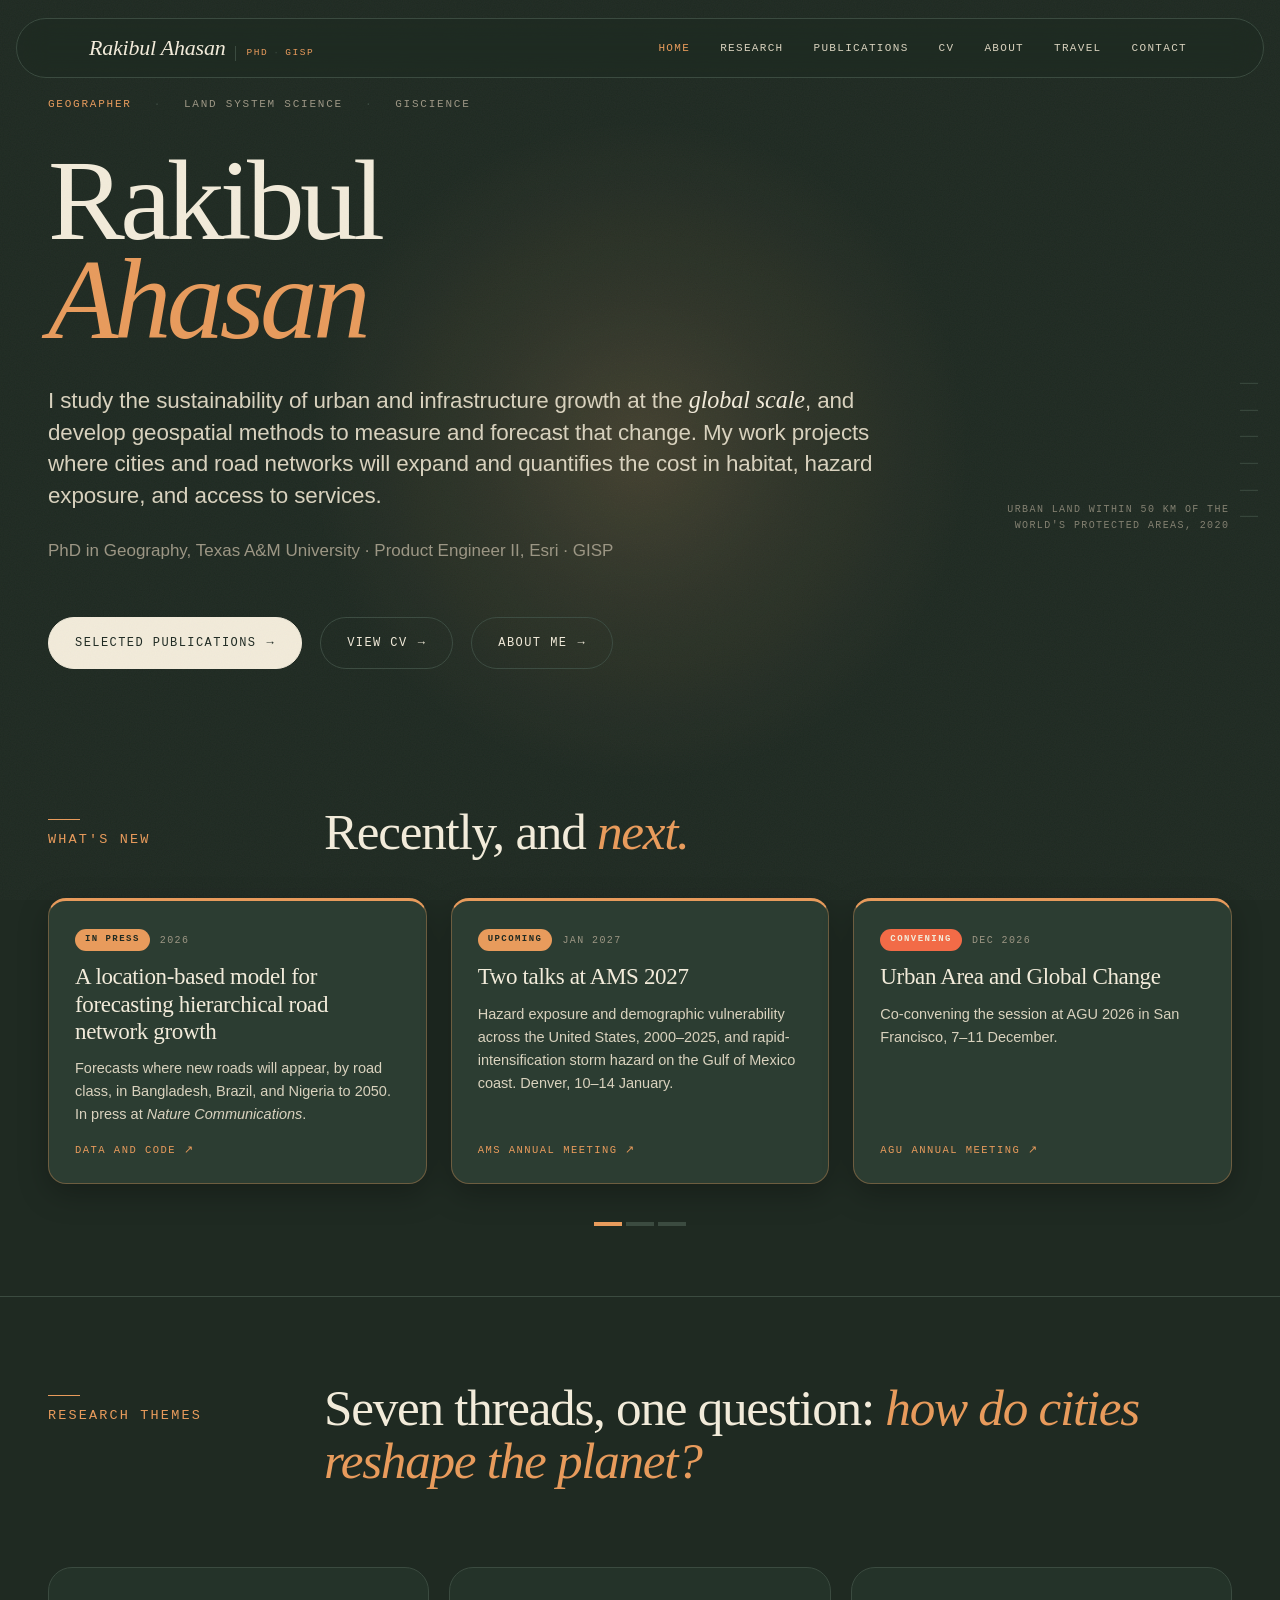
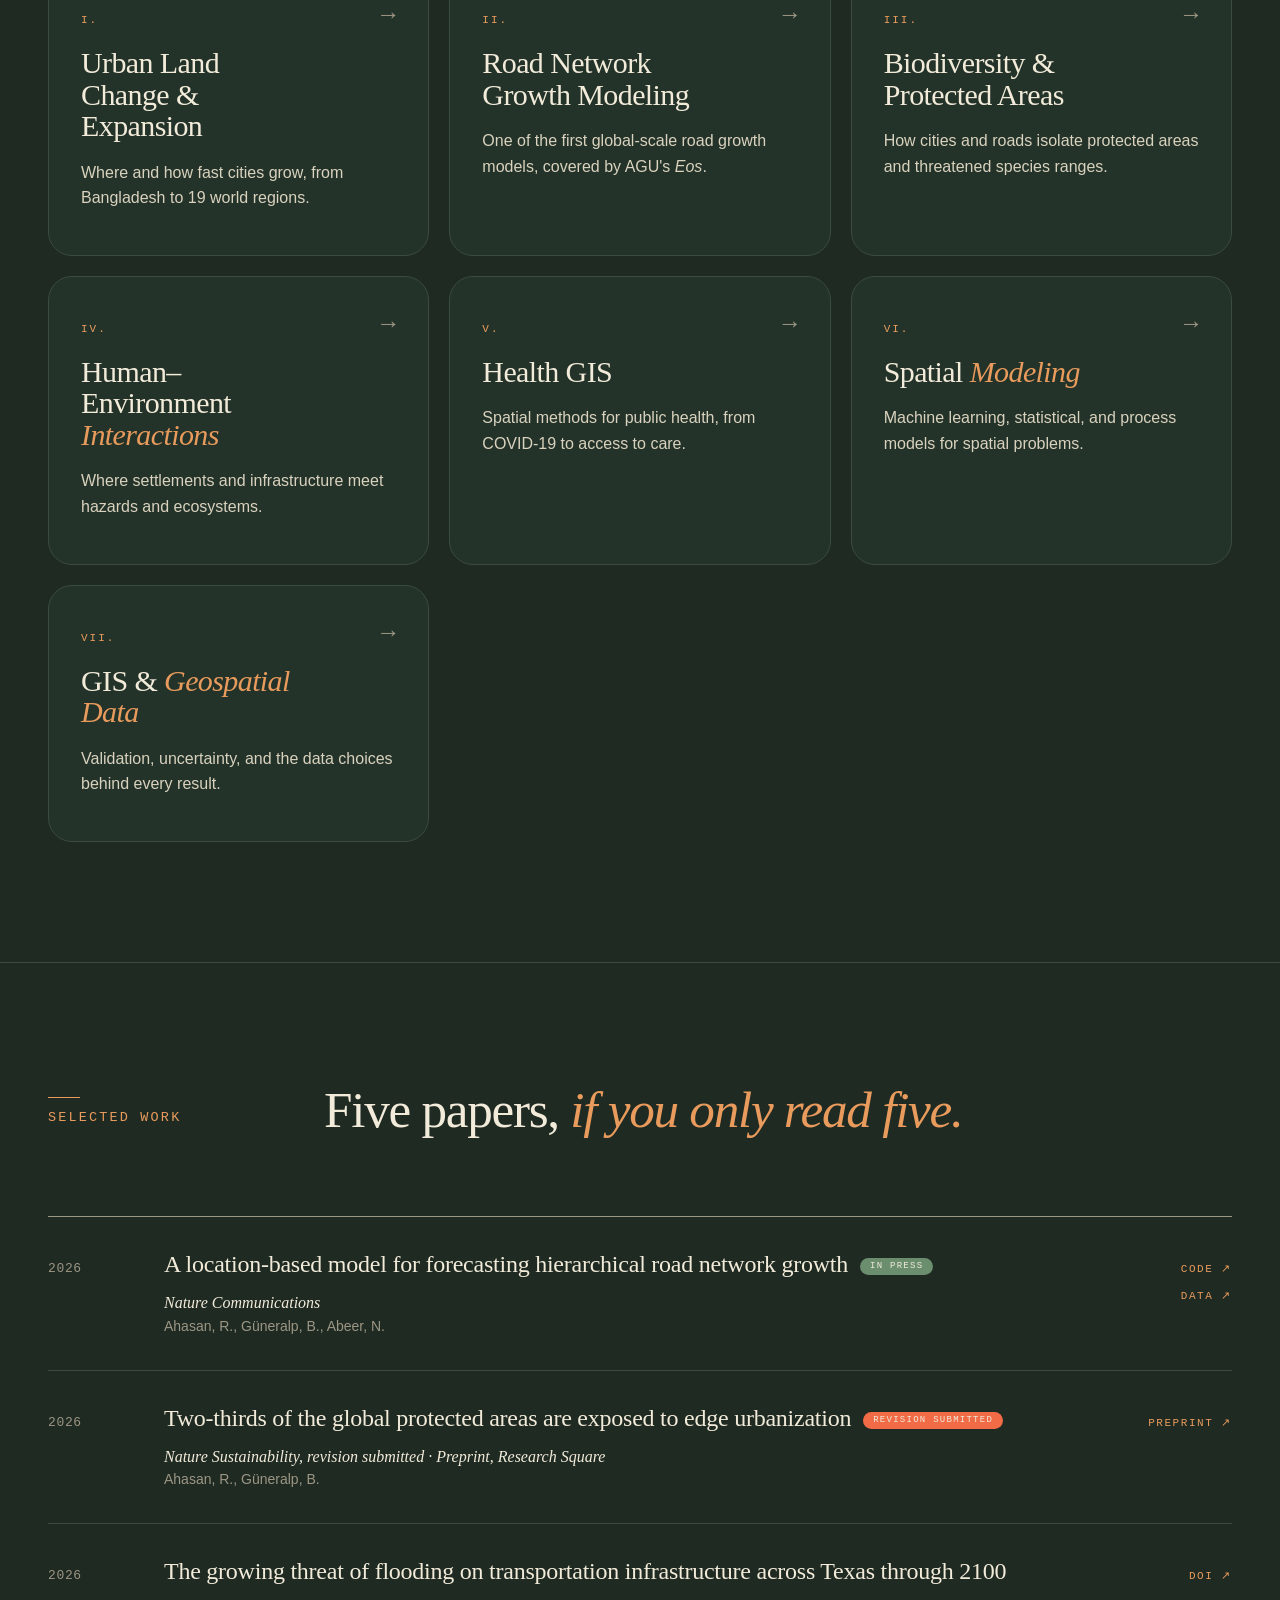
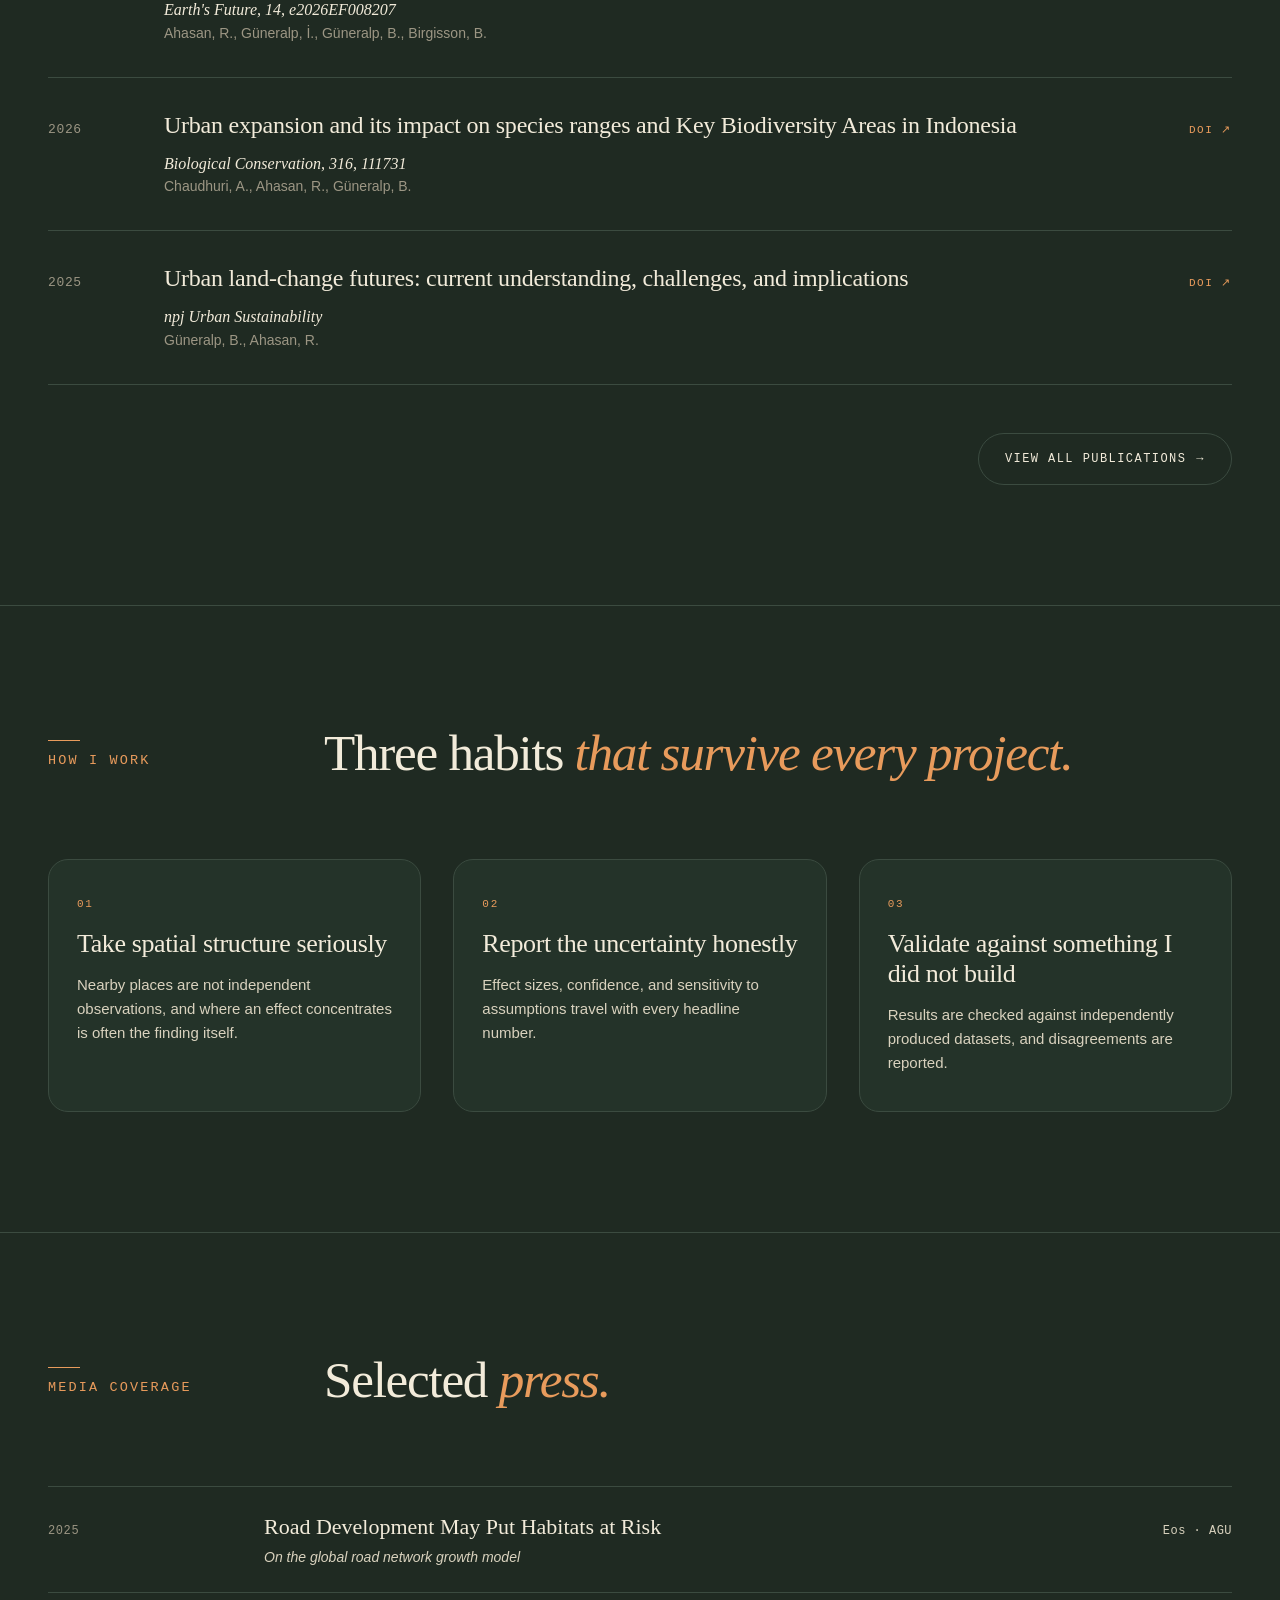
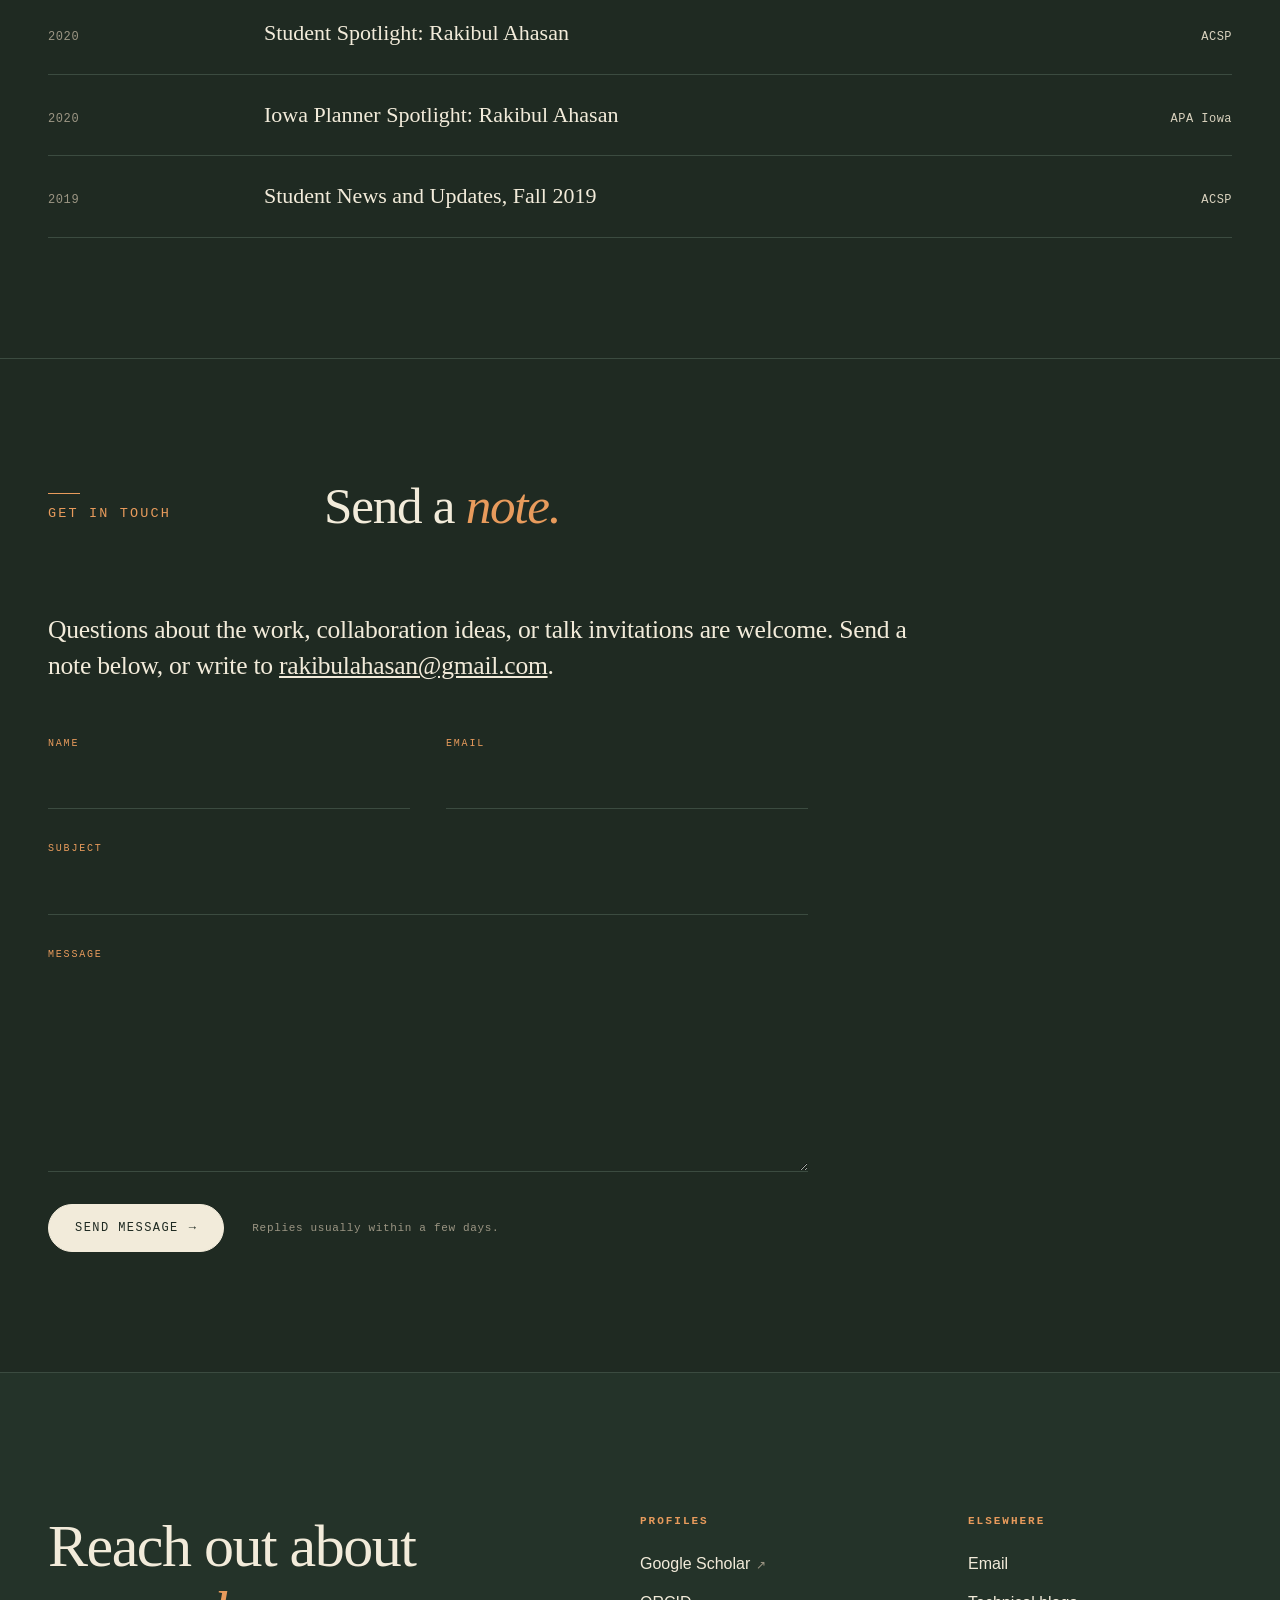
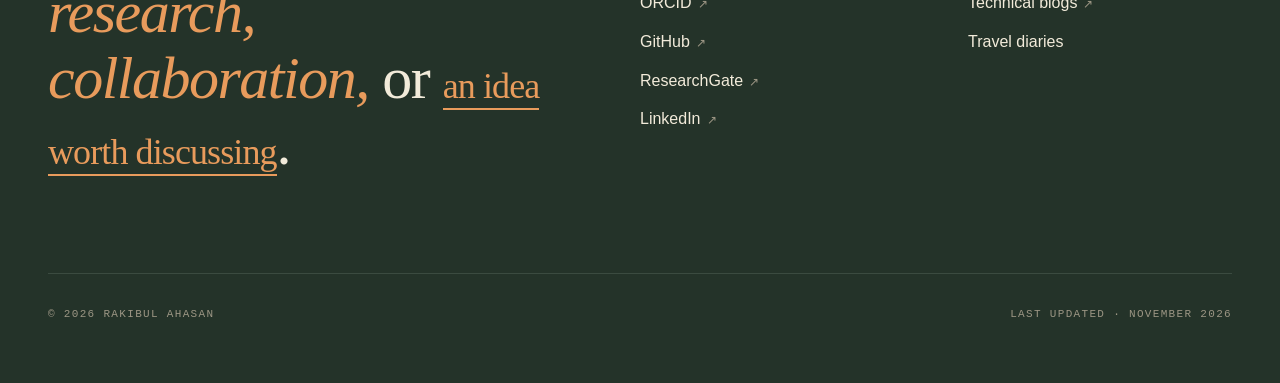
==== commit a8d09875: "font update" ====
--- a/index.html
+++ b/index.html
@@ -32,7 +32,7 @@
   <link rel="alternate icon" href="favicon.svg" />
   <link rel="preconnect" href="https://fonts.googleapis.com" />
   <link rel="preconnect" href="https://fonts.gstatic.com" crossorigin />
-  <link href="https://fonts.googleapis.com/css2?family=Bricolage+Grotesque:opsz,wght@12..96,200..800&family=Instrument+Serif:ital@0;1&family=JetBrains+Mono:wght@400;500&display=swap" rel="stylesheet" />
+  <link href="https://fonts.googleapis.com/css2?family=Nunito+Sans:ital,opsz,wght@0,6..12,200..900;1,6..12,200..900&family=Instrument+Serif:ital@0;1&family=JetBrains+Mono:wght@400;500&display=swap" rel="stylesheet" />
   <meta http-equiv="Content-Security-Policy" content="default-src 'self'; script-src 'self' https://cloud.umami.is; style-src 'self' https://fonts.googleapis.com; font-src 'self' https://fonts.gstatic.com; img-src 'self' data:; connect-src 'self' https://formspree.io https://cloud.umami.is https://api-gateway.umami.dev; form-action https://formspree.io; base-uri 'self'; object-src 'none'; frame-src 'none'" />
   <meta name="referrer" content="strict-origin-when-cross-origin" />
   <link rel="stylesheet" href="styles.css?v=20261124c" />
--- a/styles.css
+++ b/styles.css
@@ -23,7 +23,8 @@
   --my: 50%;
 
   --display: 'Instrument Serif', 'Times New Roman', Georgia, serif;
-  --body:    'Bricolage Grotesque', 'Helvetica Neue', sans-serif;
+  /* Avenir Next where the device has it (Apple), Nunito Sans (a free, close match) everywhere else */
+  --body:    'Avenir Next', 'Avenir', 'Nunito Sans', 'Helvetica Neue', sans-serif;
   --mono:    'JetBrains Mono', ui-monospace, 'Menlo', monospace;
 }
 
@@ -199,7 +200,7 @@
   position: relative;
   font-size: 22px;
   line-height: 1.55;
-  font-weight: 300;
+  font-weight: 400;
   color: var(--cream-mute);
   max-width: 900px;
   margin-bottom: 36px;
@@ -266,7 +267,7 @@
 .hero-sub {
   font-family: var(--body);
   font-size: clamp(19px, 1.75vw, 25px);
-  font-weight: 300;
+  font-weight: 400;
   max-width: 860px;
   color: var(--cream-soft);
   line-height: 1.4;
@@ -284,7 +285,7 @@
   position: relative;
   font-size: 17px;
   line-height: 1.62;
-  font-weight: 300;
+  font-weight: 400;
   color: var(--cream-mute);
   max-width: 760px;
   margin-bottom: 52px;
@@ -458,7 +459,7 @@
 .page-lede {
   font-family: var(--body);
   font-size: clamp(19px, 2vw, 24px);
-  font-weight: 300;
+  font-weight: 400;
   max-width: 760px;
   color: var(--cream-soft);
   line-height: 1.45;
@@ -578,7 +579,7 @@
   font-family: var(--body);
   font-size: 13px;
   color: var(--cream-mute);
-  font-weight: 300;
+  font-weight: 400;
   letter-spacing: 0.02em;
 }
 .latest .latest-meta em {
@@ -711,7 +712,7 @@
   line-height: 1.65;
   margin-bottom: 1.4em;
   color: var(--cream-soft);
-  font-weight: 300;
+  font-weight: 400;
 }
 .prose p em {
   font-family: var(--display);
@@ -733,7 +734,7 @@
   font-size: 18px;
   line-height: 1.7;
   color: var(--cream-soft);
-  font-weight: 300;
+  font-weight: 400;
 }
 .prose li { margin-bottom: 0.5em; }
 /* research themes: a short intro, then scannable points */
@@ -843,7 +844,7 @@
   color: var(--cream-soft);
   line-height: 1.6;
   max-width: 42ch;
-  font-weight: 300;
+  font-weight: 400;
 }
 
 .pub-list { border-top: 1px solid var(--cream-mute); }
@@ -883,7 +884,7 @@
   margin-bottom: 12px;
   color: var(--cream);
 }
-.pub-meta { font-size: 14px; color: var(--cream-soft); font-weight: 300; }
+.pub-meta { font-size: 14px; color: var(--cream-soft); font-weight: 400; }
 .pub-meta .journal { font-style: italic; font-family: var(--display); font-size: 16px; color: var(--cream); }
 .pub-meta .authors { color: var(--cream-mute); }
 .pub-link {
@@ -1039,7 +1040,7 @@
   font-size: 15px;
   color: var(--cream-soft);
   line-height: 1.6;
-  font-weight: 300;
+  font-weight: 400;
 }
 
 .service-list { border-top: 1px solid var(--hairline); }
@@ -1074,7 +1075,7 @@
   font-size: 14px;
   color: var(--cream-soft);
   margin-top: 6px;
-  font-weight: 300;
+  font-weight: 400;
   font-style: italic;
 }
 .service-where {
@@ -1115,7 +1116,7 @@
   transition: border-color 0.25s ease;
   width: 100%;
   resize: vertical;
-  font-weight: 300;
+  font-weight: 400;
 }
 .form-field input::placeholder,
 .form-field textarea::placeholder { color: var(--cream-mute); }
@@ -1219,7 +1220,7 @@
   margin-top: 10px;
   line-height: 1.55;
   max-width: 60ch;
-  font-weight: 300;
+  font-weight: 400;
 }
 .cv-entry-main .desc em {
   font-family: var(--display);
@@ -1239,7 +1240,7 @@
   font-size: 14px;
   line-height: 1.6;
   color: var(--cream-soft);
-  font-weight: 300;
+  font-weight: 400;
   padding: 5px 0 5px 22px;
   position: relative;
 }
@@ -1305,7 +1306,7 @@
   font-size: 14px;
   line-height: 1.55;
   color: var(--cream-soft);
-  font-weight: 300;
+  font-weight: 400;
 }
 .cv-list li:last-child { border-bottom: none; }
 .cv-list .num {
@@ -1339,7 +1340,7 @@
   font-size: 14px;
   color: var(--cream-soft);
   line-height: 1.75;
-  font-weight: 300;
+  font-weight: 400;
 }
 .cv-flat strong { font-weight: 500; color: var(--cream); }
 .cv-pill-list { display: flex; flex-wrap: wrap; gap: 8px; margin-top: 8px; }
@@ -1509,7 +1510,7 @@
   font-family: var(--body);
   font-size: 13px;
   color: var(--cream-mute);
-  font-weight: 300;
+  font-weight: 400;
   letter-spacing: 0;
 }
 .theme-pub-cite .theme-pub-meta strong {
@@ -1644,7 +1645,7 @@
   font-size: 18px;
   line-height: 1.6;
   color: var(--cream-soft);
-  font-weight: 300;
+  font-weight: 400;
   max-width: 64ch;
 }
 .trip-note em {
@@ -1670,6 +1671,8 @@
 }
 .trip-gallery figure:hover { transform: translateY(-3px); }
 .trip-gallery figure { aspect-ratio: 4 / 3; }
+/* a feature photo spans the full row */
+.trip-gallery figure.is-wide { grid-column: 1 / -1; aspect-ratio: 2 / 1; }
 .trip-gallery img {
   width: 100%;
   height: 100%;
@@ -1760,7 +1763,7 @@
   position: relative;
   font-size: 17px;
   line-height: 1.62;
-  font-weight: 300;
+  font-weight: 400;
   color: var(--cream-mute);
   max-width: 760px;
   margin-bottom: 52px;
@@ -1968,7 +1971,7 @@
   font-size: 16px;
   line-height: 1.62;
   color: var(--cream-soft);
-  font-weight: 300;
+  font-weight: 400;
 }
 @media (max-width: 980px) {
   .interest-grid { grid-template-columns: 1fr; gap: 34px; }
@@ -1977,7 +1980,7 @@
 .interest-note {
   font-size: 18px;
   line-height: 1.65;
-  font-weight: 300;
+  font-weight: 400;
   color: var(--cream-soft);
   max-width: 820px;
   margin-bottom: 56px;
@@ -2292,7 +2295,7 @@
 .toast-text {
   font-size: 14.5px;
   line-height: 1.5;
-  font-weight: 300;
+  font-weight: 400;
   color: var(--cream-soft);
 }
 .toast-close {
@@ -2391,7 +2394,7 @@
 .news-card p {
   font-size: 14.5px;
   line-height: 1.6;
-  font-weight: 300;
+  font-weight: 400;
   color: var(--cream-soft);
   flex: 1 1 auto;
 }
